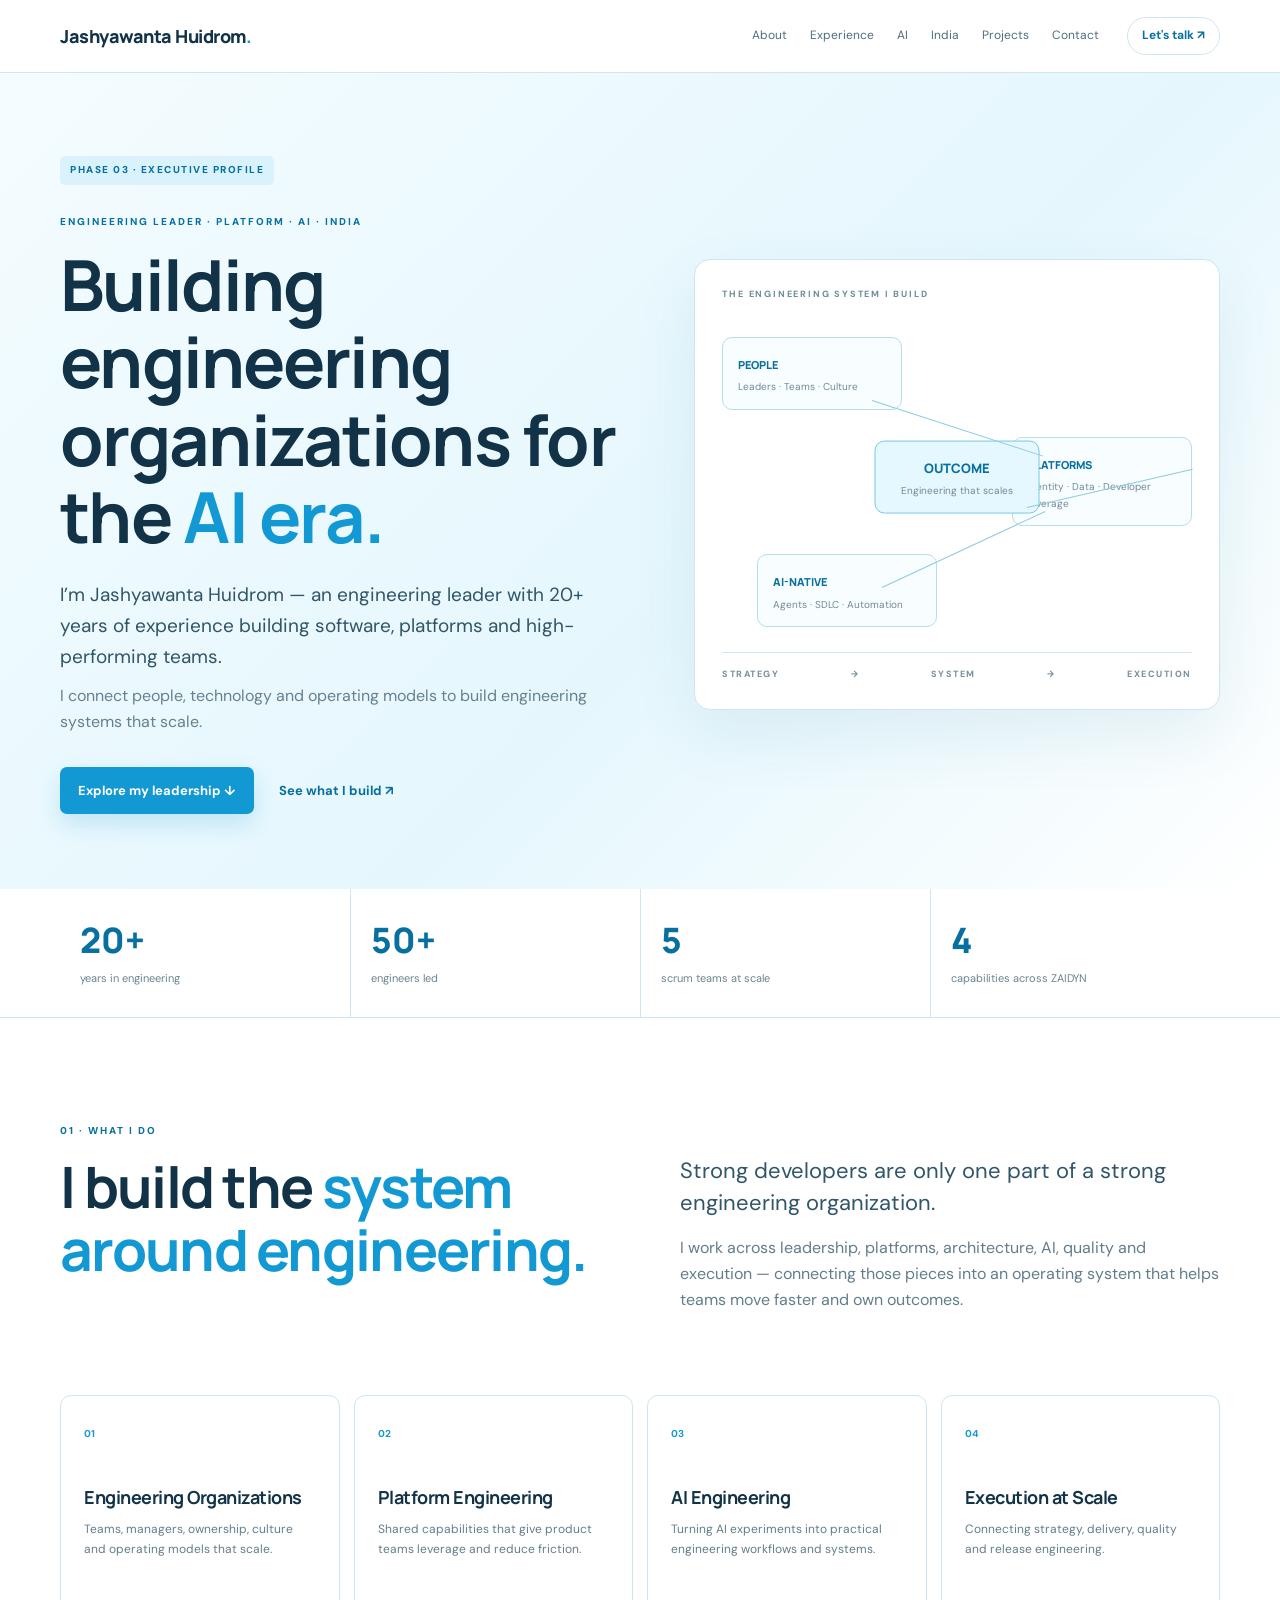
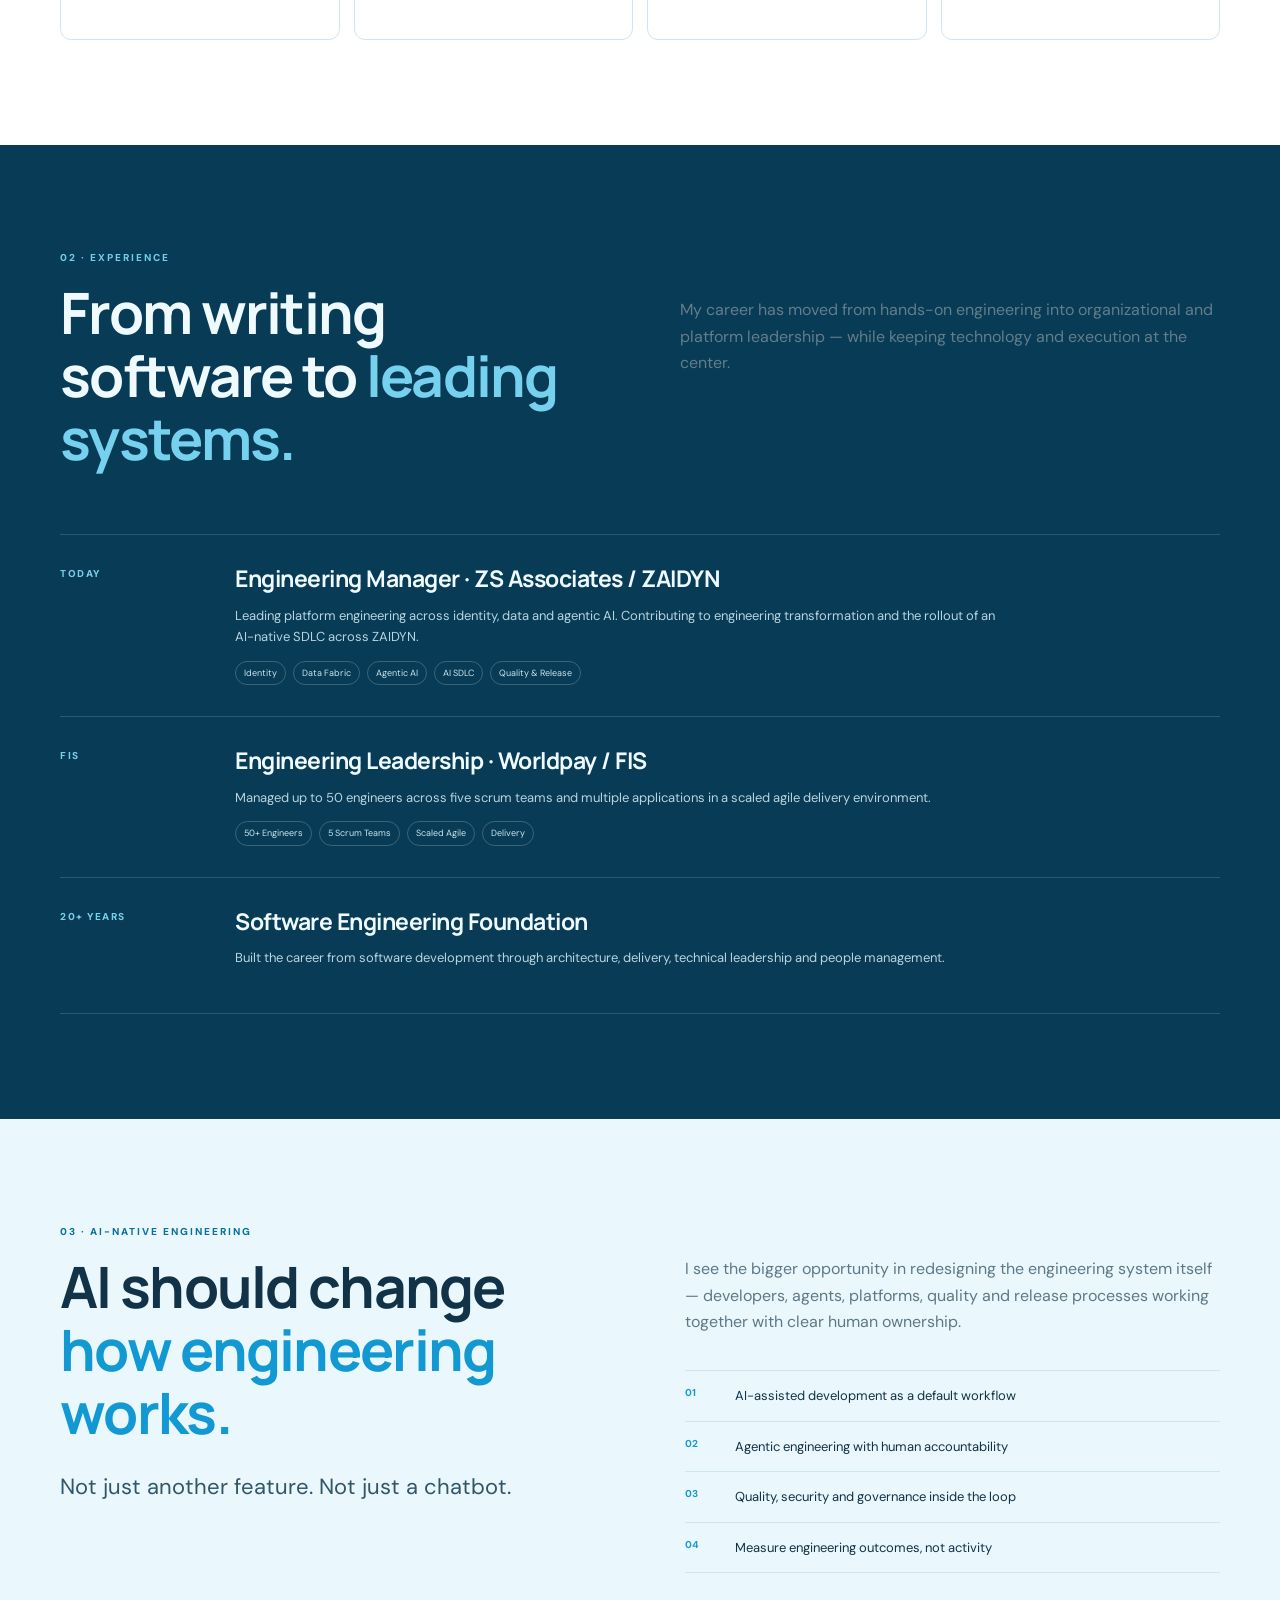
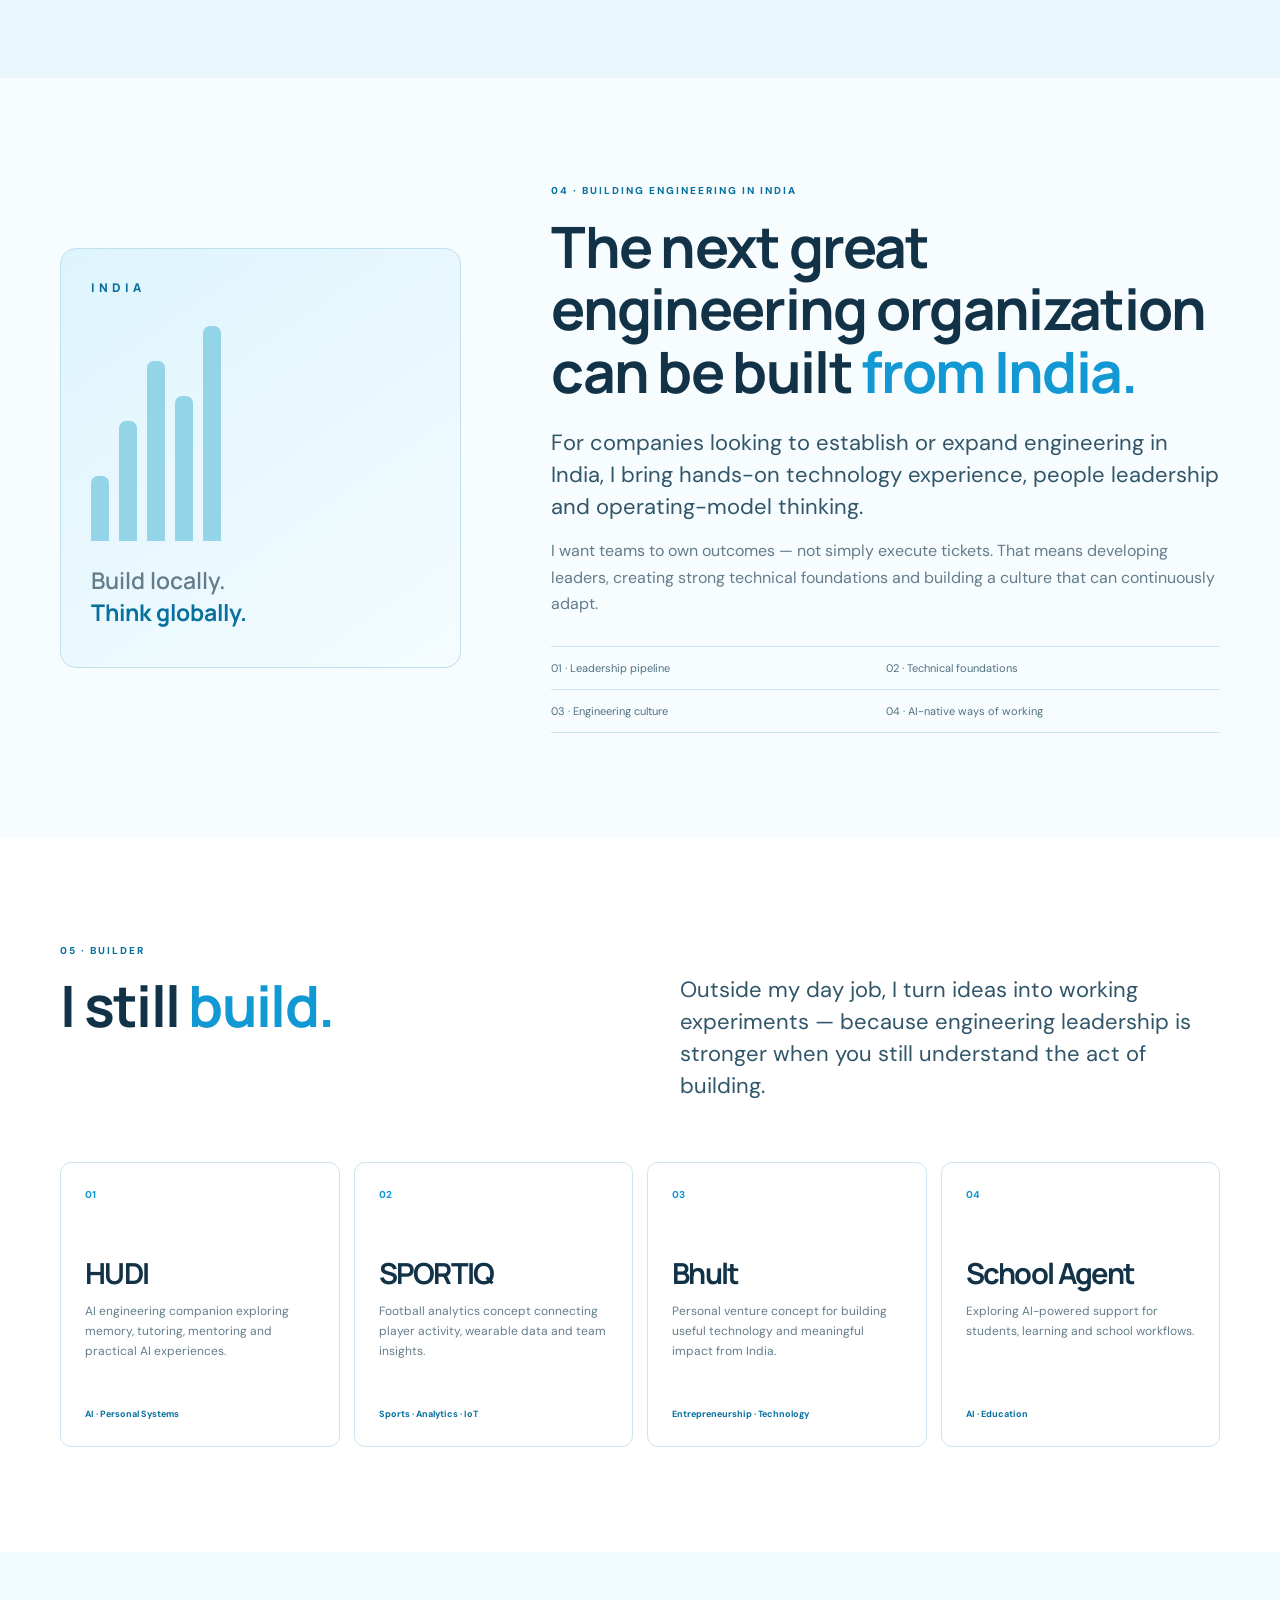
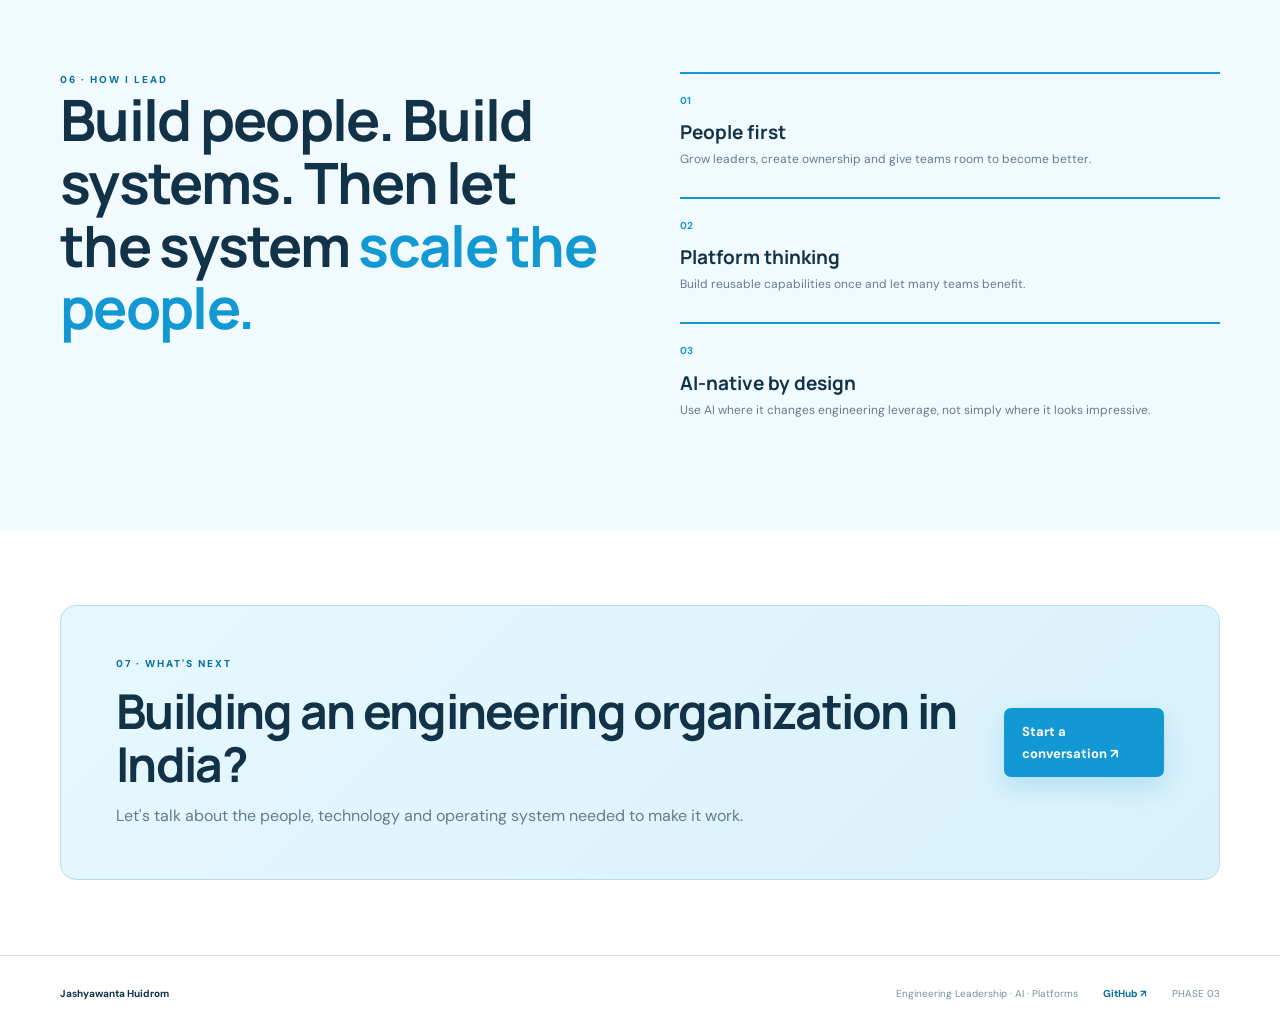
==== public/index.html @ 68ddb0e8 "Update huidrom.com - Phase 3" ====
<!doctype html>
<html lang="en">
<head>
  <meta charset="utf-8">
  <meta name="viewport" content="width=device-width,initial-scale=1">
  <meta name="description" content="Jashyawanta Huidrom — Engineering Leader building engineering organizations, platforms and AI-native systems.">
  <title>Jashyawanta Huidrom | Engineering Leader</title>
  <link rel="stylesheet" href="styles.css?v=3">
</head>
<body>
<header class="header">
  <div class="wrap nav">
    <a class="logo" href="#top">Jashyawanta Huidrom<span>.</span></a>
    <nav>
      <a href="#about">About</a><a href="#experience">Experience</a><a href="#ai">AI</a>
      <a href="#india">India</a><a href="#projects">Projects</a><a href="#contact">Contact</a>
    </nav>
    <a class="nav-button" href="#contact">Let's talk ↗</a>
  </div>
</header>

<main id="top">
<section class="hero">
  <div class="wrap hero-grid">
    <div>
      <div class="phase-badge">PHASE 03 · EXECUTIVE PROFILE</div>
      <p class="eyebrow">ENGINEERING LEADER · PLATFORM · AI · INDIA</p>
      <h1>Building engineering organizations for the <span>AI era.</span></h1>
      <p class="hero-text">I’m Jashyawanta Huidrom — an engineering leader with 20+ years of experience building software, platforms and high-performing teams.</p>
      <p class="hero-sub">I connect people, technology and operating models to build engineering systems that scale.</p>
      <div class="actions"><a class="button" href="#experience">Explore my leadership ↓</a><a class="plain-link" href="#projects">See what I build ↗</a></div>
    </div>
    <div class="hero-card">
      <div class="card-title">THE ENGINEERING SYSTEM I BUILD</div>
      <div class="system">
        <div class="node n1"><b>PEOPLE</b><small>Leaders · Teams · Culture</small></div>
        <div class="node n2"><b>PLATFORMS</b><small>Identity · Data · Developer leverage</small></div>
        <div class="node n3"><b>AI-NATIVE</b><small>Agents · SDLC · Automation</small></div>
        <div class="node center"><b>OUTCOME</b><small>Engineering that scales</small></div>
        <i class="line l1"></i><i class="line l2"></i><i class="line l3"></i>
      </div>
      <div class="system-footer"><span>STRATEGY</span><span>→</span><span>SYSTEM</span><span>→</span><span>EXECUTION</span></div>
    </div>
  </div>
</section>

<section class="metrics">
 <div class="wrap metric-grid">
  <div><strong>20+</strong><span>years in engineering</span></div>
  <div><strong>50+</strong><span>engineers led</span></div>
  <div><strong>5</strong><span>scrum teams at scale</span></div>
  <div><strong>4</strong><span>capabilities across ZAIDYN</span></div>
 </div>
</section>

<section class="section" id="about">
 <div class="wrap">
  <div class="label">01 · WHAT I DO</div>
  <div class="split">
   <h2>I build the <span>system around engineering.</span></h2>
   <div><p class="big">Strong developers are only one part of a strong engineering organization.</p><p>I work across leadership, platforms, architecture, AI, quality and execution — connecting those pieces into an operating system that helps teams move faster and own outcomes.</p></div>
  </div>
  <div class="cards four">
   <article><b>01</b><h3>Engineering Organizations</h3><p>Teams, managers, ownership, culture and operating models that scale.</p></article>
   <article><b>02</b><h3>Platform Engineering</h3><p>Shared capabilities that give product teams leverage and reduce friction.</p></article>
   <article><b>03</b><h3>AI Engineering</h3><p>Turning AI experiments into practical engineering workflows and systems.</p></article>
   <article><b>04</b><h3>Execution at Scale</h3><p>Connecting strategy, delivery, quality and release engineering.</p></article>
  </div>
 </div>
</section>

<section class="dark-section" id="experience">
 <div class="wrap">
  <div class="label light">02 · EXPERIENCE</div>
  <div class="split experience-head"><h2>From writing software to <span>leading systems.</span></h2><p class="light-copy">My career has moved from hands-on engineering into organizational and platform leadership — while keeping technology and execution at the center.</p></div>
  <div class="timeline">
   <article><div class="time">TODAY</div><div><h3>Engineering Manager · ZS Associates / ZAIDYN</h3><p>Leading platform engineering across identity, data and agentic AI. Contributing to engineering transformation and the rollout of an AI-native SDLC across ZAIDYN.</p><div class="pills"><span>Identity</span><span>Data Fabric</span><span>Agentic AI</span><span>AI SDLC</span><span>Quality & Release</span></div></div></article>
   <article><div class="time">FIS</div><div><h3>Engineering Leadership · Worldpay / FIS</h3><p>Managed up to 50 engineers across five scrum teams and multiple applications in a scaled agile delivery environment.</p><div class="pills"><span>50+ Engineers</span><span>5 Scrum Teams</span><span>Scaled Agile</span><span>Delivery</span></div></div></article>
   <article><div class="time">20+ YEARS</div><div><h3>Software Engineering Foundation</h3><p>Built the career from software development through architecture, delivery, technical leadership and people management.</p></div></article>
  </div>
 </div>
</section>

<section class="ai" id="ai">
 <div class="wrap">
  <div class="label">03 · AI-NATIVE ENGINEERING</div>
  <div class="ai-grid">
   <div><h2>AI should change <span>how engineering works.</span></h2><p class="big">Not just another feature. Not just a chatbot.</p></div>
   <div><p>I see the bigger opportunity in redesigning the engineering system itself — developers, agents, platforms, quality and release processes working together with clear human ownership.</p>
    <div class="ai-list">
     <div><b>01</b><span>AI-assisted development as a default workflow</span></div>
     <div><b>02</b><span>Agentic engineering with human accountability</span></div>
     <div><b>03</b><span>Quality, security and governance inside the loop</span></div>
     <div><b>04</b><span>Measure engineering outcomes, not activity</span></div>
    </div>
   </div>
  </div>
 </div>
</section>

<section class="india" id="india">
 <div class="wrap india-grid">
  <div class="india-visual"><div class="india-word">INDIA</div><div class="bars"><i></i><i></i><i></i><i></i><i></i></div><p>Build locally.<br><strong>Think globally.</strong></p></div>
  <div><div class="label">04 · BUILDING ENGINEERING IN INDIA</div><h2>The next great engineering organization can be built <span>from India.</span></h2><p class="big">For companies looking to establish or expand engineering in India, I bring hands-on technology experience, people leadership and operating-model thinking.</p><p>I want teams to own outcomes — not simply execute tickets. That means developing leaders, creating strong technical foundations and building a culture that can continuously adapt.</p>
   <div class="india-points"><span>01 · Leadership pipeline</span><span>02 · Technical foundations</span><span>03 · Engineering culture</span><span>04 · AI-native ways of working</span></div>
  </div>
 </div>
</section>

<section class="section" id="projects">
 <div class="wrap">
  <div class="label">05 · BUILDER</div>
  <div class="split"><h2>I still <span>build.</span></h2><p class="big">Outside my day job, I turn ideas into working experiments — because engineering leadership is stronger when you still understand the act of building.</p></div>
  <div class="projects">
   <article><small>01</small><h3>HUDI</h3><p>AI engineering companion exploring memory, tutoring, mentoring and practical AI experiences.</p><b>AI · Personal Systems</b></article>
   <article><small>02</small><h3>SPORTIQ</h3><p>Football analytics concept connecting player activity, wearable data and team insights.</p><b>Sports · Analytics · IoT</b></article>
   <article><small>03</small><h3>Bhult</h3><p>Personal venture concept for building useful technology and meaningful impact from India.</p><b>Entrepreneurship · Technology</b></article>
   <article><small>04</small><h3>School Agent</h3><p>Exploring AI-powered support for students, learning and school workflows.</p><b>AI · Education</b></article>
  </div>
 </div>
</section>

<section class="principles">
 <div class="wrap split">
  <div><div class="label">06 · HOW I LEAD</div><h2>Build people. Build systems. Then let the system <span>scale the people.</span></h2></div>
  <div class="principle-list">
   <div><b>01</b><strong>People first</strong><p>Grow leaders, create ownership and give teams room to become better.</p></div>
   <div><b>02</b><strong>Platform thinking</strong><p>Build reusable capabilities once and let many teams benefit.</p></div>
   <div><b>03</b><strong>AI-native by design</strong><p>Use AI where it changes engineering leverage, not simply where it looks impressive.</p></div>
  </div>
 </div>
</section>

<section class="contact" id="contact">
 <div class="wrap contact-box"><div><div class="label">07 · WHAT'S NEXT</div><h2>Building an engineering organization in India?</h2><p>Let's talk about the people, technology and operating system needed to make it work.</p></div><a class="button" href="mailto:hellohudi@gmail.com">Start a conversation ↗</a></div>
</section>
</main>

<footer><div class="wrap footer"><strong>Jashyawanta Huidrom</strong><span>Engineering Leadership · AI · Platforms</span><a href="https://github.com/j-huidrom" target="_blank">GitHub ↗</a><span>PHASE 03</span></div></footer>
<script src="script.js?v=3"></script>
</body>
</html>
---- public/styles.css ----
@import url('https://fonts.googleapis.com/css2?family=DM+Sans:wght@400;500;600;700&family=Manrope:wght@600;700;800&display=swap');
:root{--ink:#123247;--muted:#637d8b;--blue:#1298d2;--deep:#08709f;--pale:#effaff;--line:#cfe5ef;--dark:#083b55;--max:1160px}
*{box-sizing:border-box}html{scroll-behavior:smooth}body{margin:0;font-family:"DM Sans",sans-serif;color:var(--ink);line-height:1.65}a{text-decoration:none;color:inherit}.wrap{width:min(calc(100% - 48px),var(--max));margin:auto}
.header{position:sticky;top:0;z-index:30;background:rgba(255,255,255,.94);backdrop-filter:blur(15px);border-bottom:1px solid var(--line)}.nav{height:72px;display:flex;align-items:center;gap:28px}.logo{font:800 18px Manrope;margin-right:auto;letter-spacing:-.5px;white-space:nowrap}.logo span{color:var(--blue)}nav{display:flex;gap:23px;font-size:12px;color:#506d7c}nav a:hover{color:var(--blue)}.nav-button{font-size:12px;font-weight:700;border:1px solid var(--line);padding:8px 14px;border-radius:99px;color:var(--deep)}
.hero{padding:82px 0 75px;background:linear-gradient(135deg,#f4fcff,#e5f7fd 58%,#fff)}.hero-grid{display:grid;grid-template-columns:1.04fr .96fr;gap:65px;align-items:center}.phase-badge{display:inline-block;background:#d9f2fc;color:var(--deep);font-size:10px;letter-spacing:1.5px;font-weight:800;padding:6px 10px;border-radius:5px;margin-bottom:19px}.eyebrow,.label{font-size:10px;letter-spacing:2px;font-weight:800;color:var(--deep)}h1,h2,h3{font-family:Manrope;line-height:1.1;letter-spacing:-1.7px;margin:0}h1{font-size:clamp(45px,5.5vw,72px);margin:16px 0 23px}h1 span,h2 span{color:var(--blue)}.hero-text{font-size:19px;max-width:650px;color:#315567;margin:0}.hero-sub{color:#66818e;margin:10px 0 0}.actions{display:flex;align-items:center;gap:25px;margin-top:31px}.button{display:inline-block;background:var(--blue);color:#fff;font-weight:700;font-size:13px;padding:13px 18px;border-radius:7px;box-shadow:0 10px 25px #1298d233}.plain-link{font-size:13px;font-weight:700;color:var(--deep)}
.hero-card{background:#fff;border:1px solid var(--line);border-radius:16px;padding:27px;box-shadow:0 25px 65px #176d8c17}.card-title{font-size:9px;letter-spacing:1.8px;font-weight:800;color:#718d9a}.system{height:350px;position:relative}.node{position:absolute;border:1px solid #b9dce9;background:#f8fdff;border-radius:10px;padding:13px 15px;width:180px}.node b{font:800 11px Manrope;color:var(--deep)}.node small{display:block;font-size:10px;color:#718a96;margin-top:2px}.n1{top:35px;left:0}.n2{top:135px;right:0}.n3{bottom:25px;left:35px}.center{top:50%;left:50%;transform:translate(-50%,-50%);background:#e5f8ff;border-color:#79c7e2;text-align:center;width:165px}.center b{font-size:13px}.line{position:absolute;height:1px;background:#8fcbe0;transform-origin:left}.l1{width:180px;top:98px;left:150px;transform:rotate(18deg)}.l2{width:170px;top:205px;left:305px;transform:rotate(-13deg)}.l3{width:180px;top:285px;left:160px;transform:rotate(-25deg)}.system-footer{display:flex;justify-content:space-between;border-top:1px solid var(--line);padding-top:14px;font-size:9px;letter-spacing:1.5px;color:#79919c;font-weight:800}
.metrics{border-bottom:1px solid var(--line)}.metric-grid{display:grid;grid-template-columns:repeat(4,1fr)}.metric-grid div{padding:27px 20px;border-left:1px solid var(--line)}.metric-grid div:first-child{border-left:0}.metric-grid strong{display:block;font:800 35px Manrope;color:var(--deep)}.metric-grid span{font-size:11px;color:#6b8390}
.section{padding:105px 0}.split{display:grid;grid-template-columns:1fr 1fr;gap:80px;margin-top:15px}.split h2,.ai h2,.india h2,.principles h2{font-size:clamp(38px,4.5vw,57px)}.big{font-size:22px;line-height:1.45;color:#315669;margin:0}.split p:not(.big){color:var(--muted)}.cards{display:grid;gap:14px;margin-top:65px}.four{grid-template-columns:repeat(4,1fr)}.cards article{border:1px solid var(--line);border-radius:11px;padding:23px;min-height:245px}.cards article>b{font-size:10px;color:var(--blue)}.cards h3{font-size:18px;letter-spacing:-.5px;margin-top:43px}.cards p{font-size:12px;color:var(--muted)}
.dark-section{background:var(--dark);color:#effaff;padding:105px 0}.light{color:#75cbe9}.dark-section h2 span{color:#76d1ee}.light-copy{color:#bcd9e4}.timeline{border-top:1px solid #ffffff26;margin-top:65px}.timeline article{display:grid;grid-template-columns:130px 1fr;gap:45px;padding:31px 0;border-bottom:1px solid #ffffff26}.time{font-size:10px;letter-spacing:1.5px;font-weight:800;color:#79cee9}.timeline h3{font-size:23px;letter-spacing:-.5px}.timeline p{color:#b8d4df;max-width:760px;font-size:13px}.pills{display:flex;flex-wrap:wrap;gap:7px}.pills span{font-size:9px;border:1px solid #ffffff35;border-radius:99px;padding:4px 8px;color:#cbe5ed}
.ai{padding:105px 0;background:#eaf8fd}.ai-grid{display:grid;grid-template-columns:1fr 1fr;gap:90px}.ai h2{margin-top:15px}.ai .big{margin-top:28px}.ai p:not(.big){color:#5f7887}.ai-list{border-top:1px solid var(--line);margin-top:35px}.ai-list div{display:grid;grid-template-columns:40px 1fr;gap:10px;padding:14px 0;border-bottom:1px solid var(--line);font-size:13px}.ai-list b{color:var(--blue);font-size:10px}
.india{padding:105px 0;background:#f7fcff}.india-grid{display:grid;grid-template-columns:.75fr 1.25fr;gap:90px;align-items:center}.india-visual{height:420px;border:1px solid #bfe0ec;border-radius:16px;background:linear-gradient(145deg,#def4fc,#f4fcff);padding:30px;position:relative;overflow:hidden}.india-word{font:800 12px Manrope;letter-spacing:4px;color:var(--deep)}.bars{height:240px;display:flex;align-items:end;gap:10px;margin-top:5px}.bars i{display:block;width:18px;background:#93d4e8;border-radius:7px 7px 0 0}.bars i:nth-child(1){height:65px}.bars i:nth-child(2){height:120px}.bars i:nth-child(3){height:180px}.bars i:nth-child(4){height:145px}.bars i:nth-child(5){height:215px}.india-visual p{font:600 23px Manrope}.india-visual strong{color:var(--deep)}.india h2{margin:15px 0 24px}.india p:not(.big){color:var(--muted)}.india-points{display:grid;grid-template-columns:1fr 1fr;margin-top:28px;border-top:1px solid var(--line)}.india-points span{font-size:11px;padding:12px 0;border-bottom:1px solid var(--line);color:#4e7180}
.projects{display:grid;grid-template-columns:repeat(4,1fr);gap:14px;margin-top:60px}.projects article{border:1px solid var(--line);border-radius:11px;padding:24px;min-height:285px;display:flex;flex-direction:column}.projects small{font-size:10px;color:var(--blue);font-weight:800}.projects h3{font-size:29px;margin-top:55px}.projects p{font-size:12px;color:var(--muted)}.projects b{font-size:9px;color:var(--deep);margin-top:auto}
.principles{background:#f0faff;padding:105px 0}.principle-list{display:grid;gap:22px}.principle-list div{border-top:2px solid var(--blue);padding-top:12px}.principle-list b{font-size:10px;color:var(--blue)}.principle-list strong{display:block;font:700 19px Manrope;margin-top:7px}.principle-list p{font-size:12px;color:var(--muted);margin:5px 0}
.contact{padding:75px 0 10px}.contact-box{border:1px solid #b8ddea;border-radius:16px;background:linear-gradient(135deg,#e7f8ff,#d8f1fb);padding:50px 55px;display:flex;align-items:center;justify-content:space-between;gap:35px}.contact-box h2{font-size:clamp(32px,3.8vw,48px);margin:12px 0}.contact-box p{color:var(--muted);margin:0}
footer{margin-top:65px;border-top:1px solid var(--line);padding:30px 0}.footer{display:flex;gap:25px;align-items:center;font-size:10px;color:#78919d}.footer strong{margin-right:auto;color:var(--ink)}.footer a{color:var(--deep);font-weight:700}
@media(max-width:900px){nav{display:none}.hero-grid,.split,.ai-grid,.india-grid{grid-template-columns:1fr;gap:40px}.four,.projects{grid-template-columns:1fr 1fr}.metric-grid{grid-template-columns:1fr 1fr}.metric-grid div:nth-child(3){border-left:0}.contact-box{align-items:flex-start;flex-direction:column}}
@media(max-width:560px){.wrap{width:min(calc(100% - 30px),var(--max))}.nav{height:65px}.nav-button{display:none}h1{font-size:42px}.actions{flex-direction:column;align-items:flex-start}.four,.projects,.metric-grid{grid-template-columns:1fr}.metric-grid div{border-left:0;border-top:1px solid var(--line)}.metric-grid div:first-child{border-top:0}.timeline article{grid-template-columns:1fr;gap:8px}.section,.dark-section,.ai,.india,.principles{padding:75px 0}.india-visual{height:350px}.contact-box{padding:38px 28px}.footer{flex-wrap:wrap}.footer strong{width:100%}}
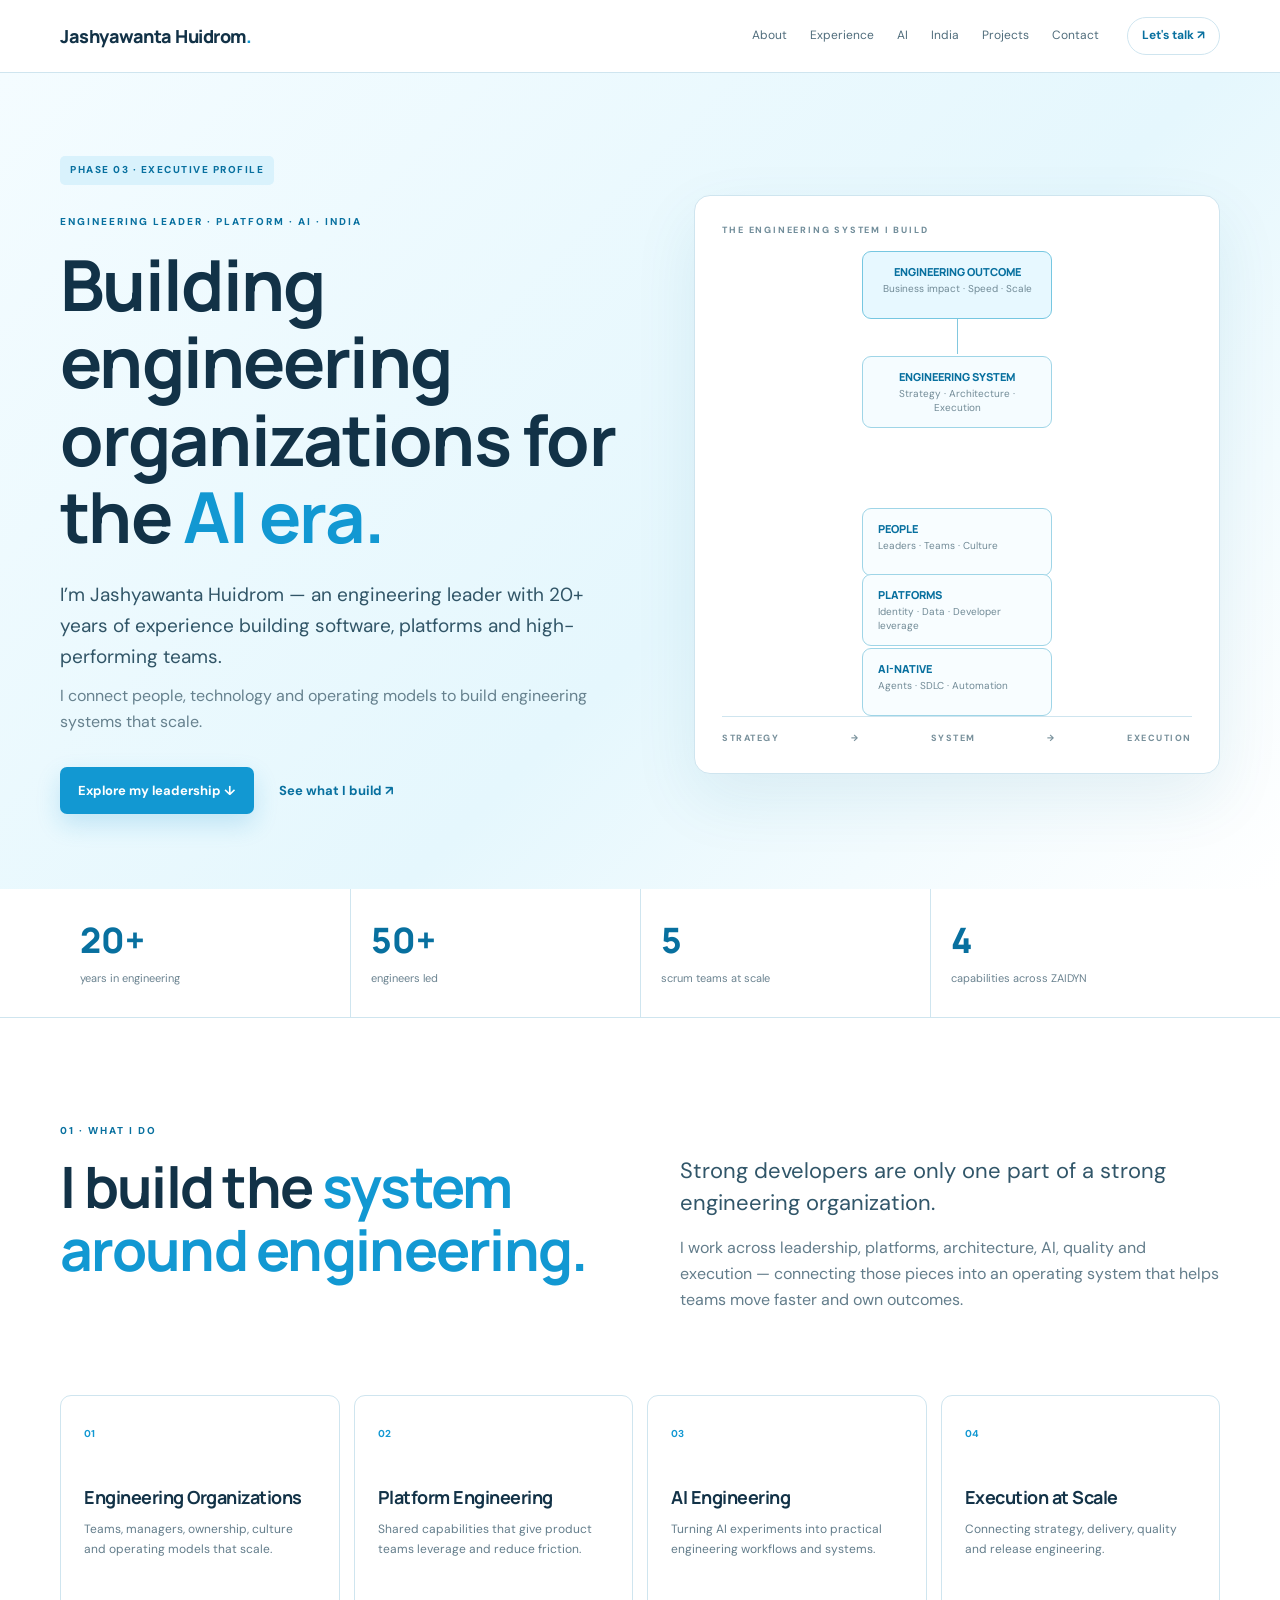
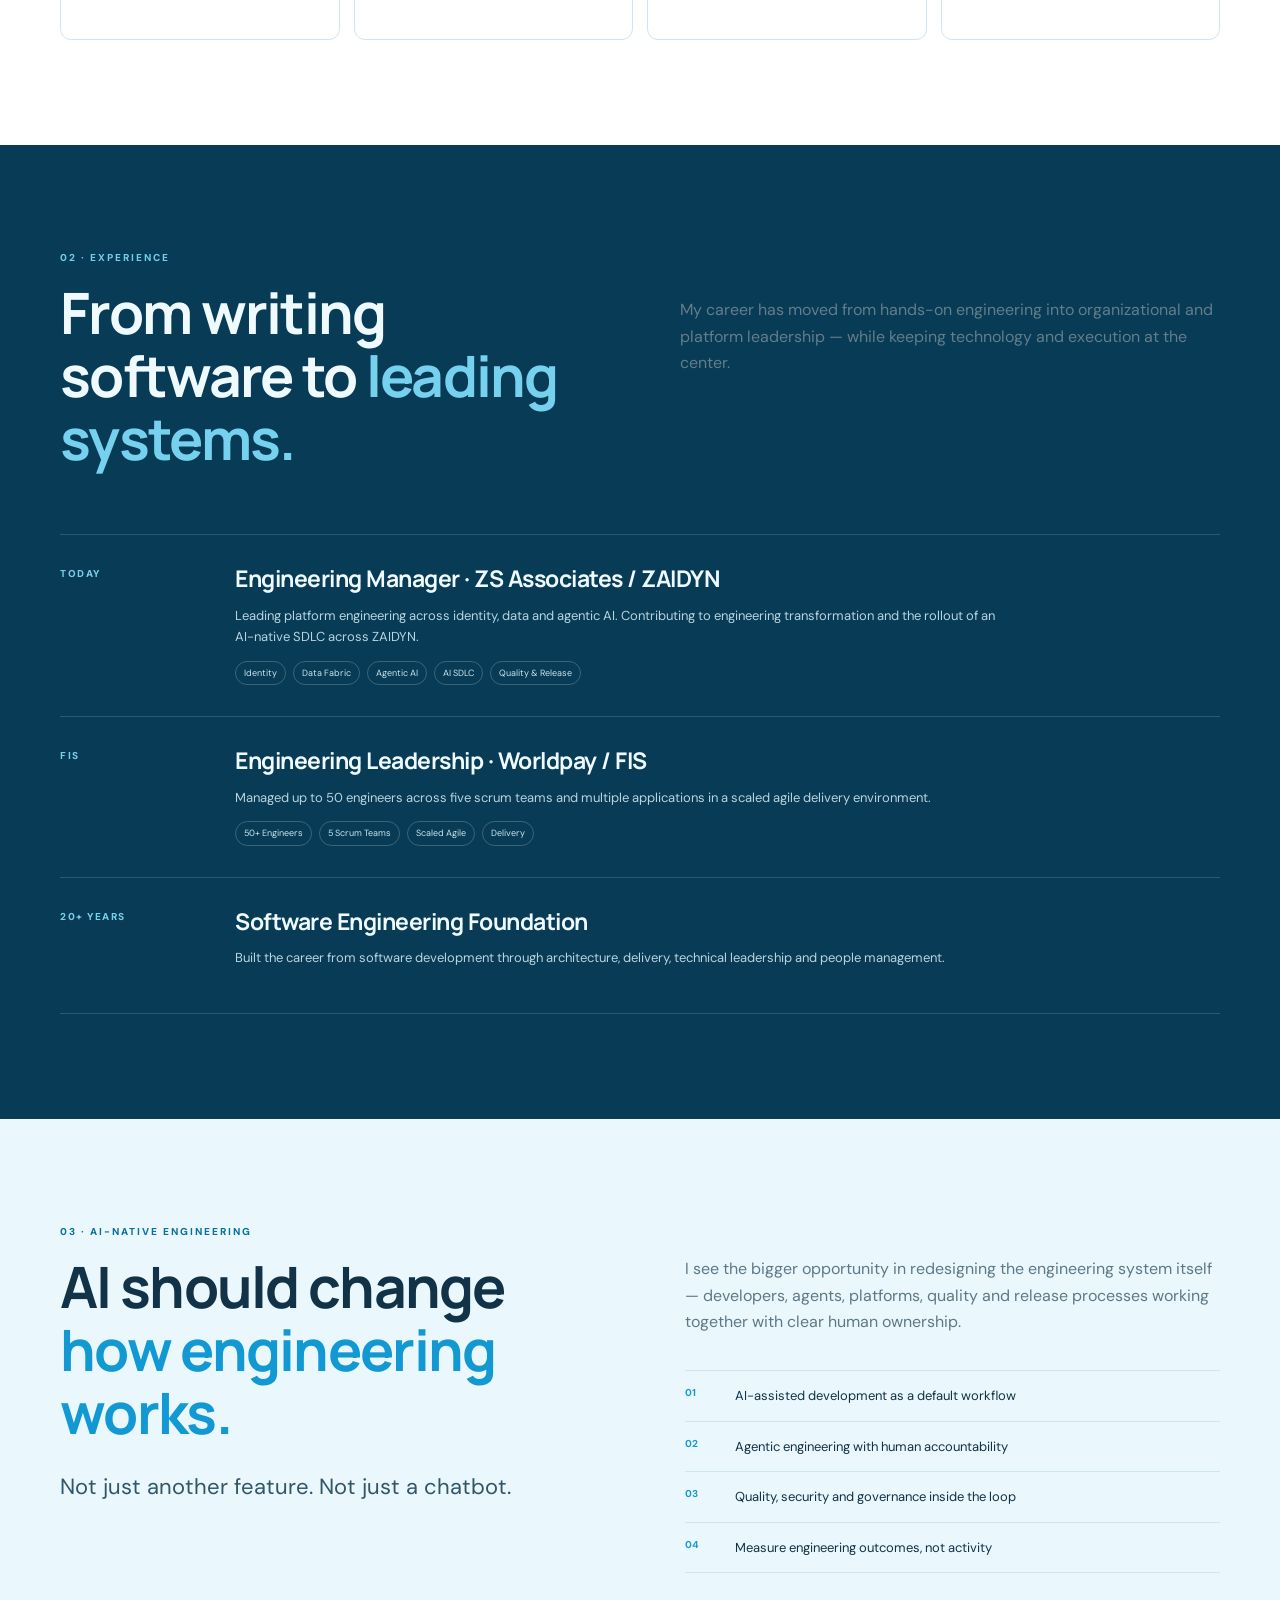
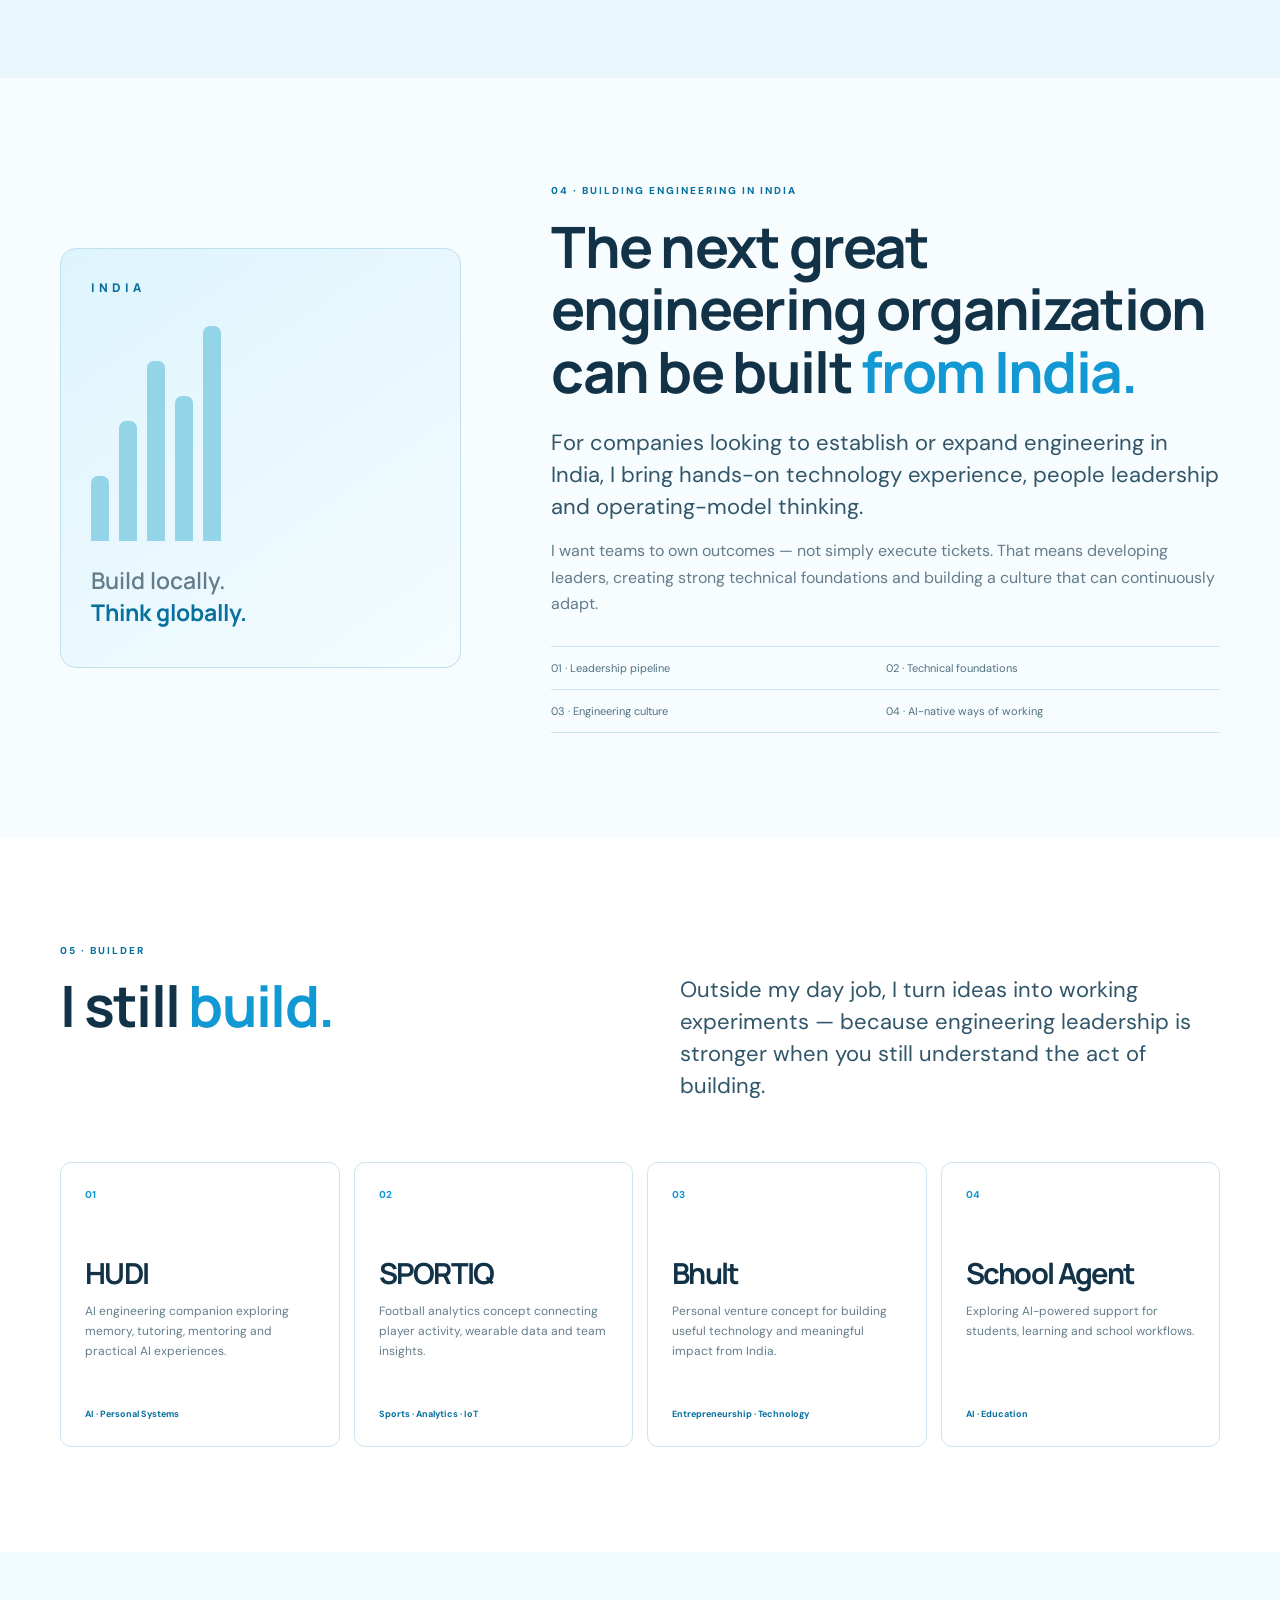
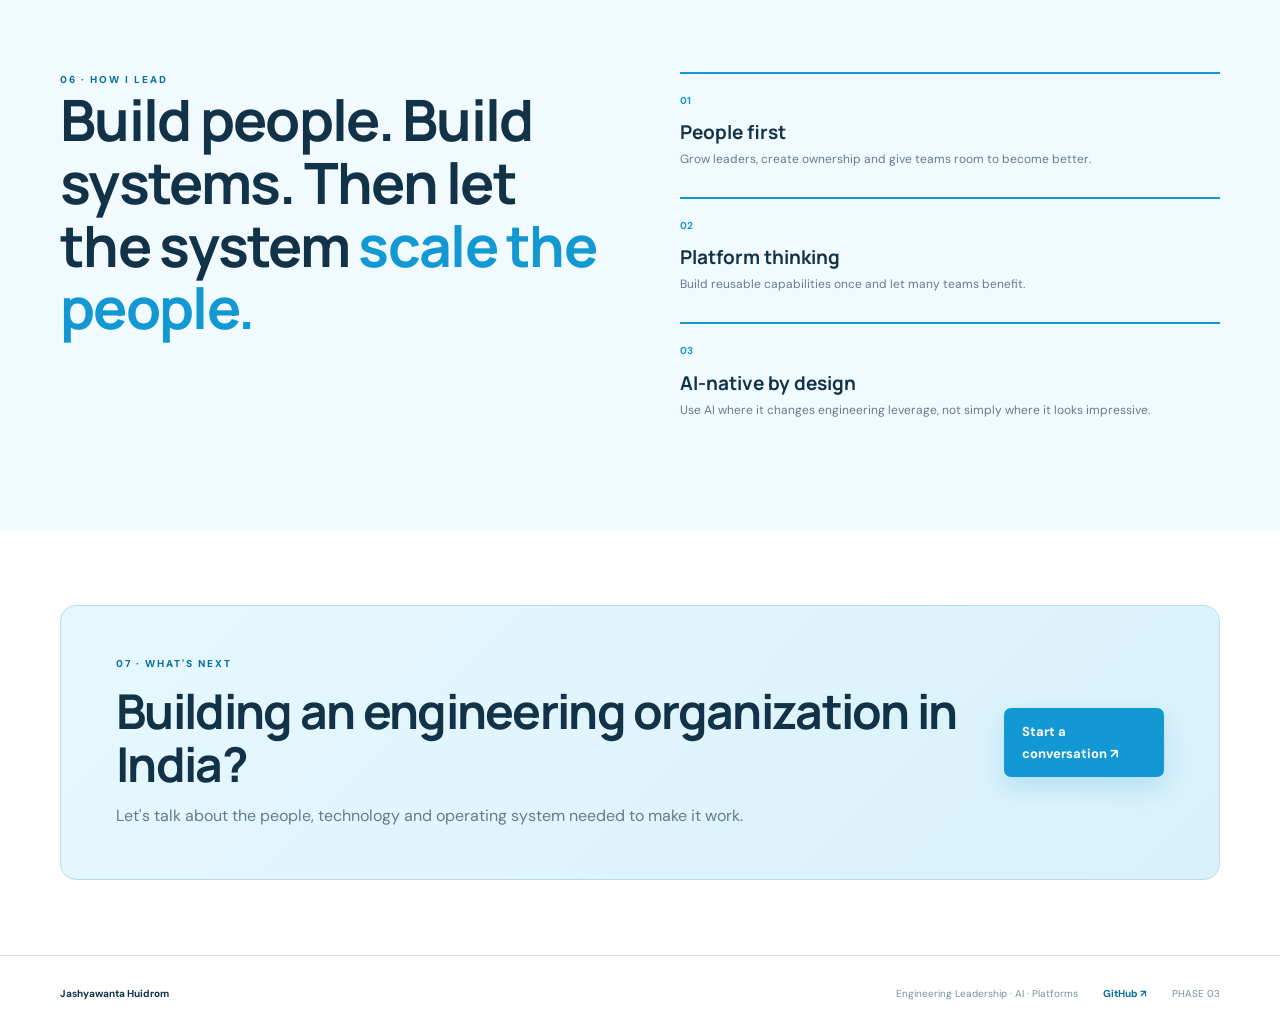
==== commit 24c7175c: "Update huidrom.com - Phase 3" ====
--- a/public/index.html
+++ b/public/index.html
@@ -5,7 +5,7 @@
   <meta name="viewport" content="width=device-width,initial-scale=1">
   <meta name="description" content="Jashyawanta Huidrom — Engineering Leader building engineering organizations, platforms and AI-native systems.">
   <title>Jashyawanta Huidrom | Engineering Leader</title>
-  <link rel="stylesheet" href="styles.css?v=3">
+  <link rel="stylesheet" href="styles.css?v=3-system2">
 </head>
 <body>
 <header class="header">
@@ -32,12 +32,18 @@
     </div>
     <div class="hero-card">
       <div class="card-title">THE ENGINEERING SYSTEM I BUILD</div>
-      <div class="system">
-        <div class="node n1"><b>PEOPLE</b><small>Leaders · Teams · Culture</small></div>
-        <div class="node n2"><b>PLATFORMS</b><small>Identity · Data · Developer leverage</small></div>
-        <div class="node n3"><b>AI-NATIVE</b><small>Agents · SDLC · Automation</small></div>
-        <div class="node center"><b>OUTCOME</b><small>Engineering that scales</small></div>
-        <i class="line l1"></i><i class="line l2"></i><i class="line l3"></i>
+      <div class="system-map">
+        <div class="map-node map-outcome"><b>ENGINEERING OUTCOME</b><small>Business impact · Speed · Scale</small></div>
+        <div class="map-node map-system"><b>ENGINEERING SYSTEM</b><small>Strategy · Architecture · Execution</small></div>
+        <div class="map-node map-people"><b>PEOPLE</b><small>Leaders · Teams · Culture</small></div>
+        <div class="map-node map-platforms"><b>PLATFORMS</b><small>Identity · Data · Developer leverage</small></div>
+        <div class="map-node map-ai"><b>AI-NATIVE</b><small>Agents · SDLC · Automation</small></div>
+        <i class="map-line line-v-top"></i>
+        <i class="map-line line-v-bottom"></i>
+        <i class="map-line line-h"></i>
+        <i class="map-line line-people"></i>
+        <i class="map-line line-platforms"></i>
+        <i class="map-line line-ai"></i>
       </div>
       <div class="system-footer"><span>STRATEGY</span><span>→</span><span>SYSTEM</span><span>→</span><span>EXECUTION</span></div>
     </div>
@@ -137,6 +143,6 @@
 </main>
 
 <footer><div class="wrap footer"><strong>Jashyawanta Huidrom</strong><span>Engineering Leadership · AI · Platforms</span><a href="https://github.com/j-huidrom" target="_blank">GitHub ↗</a><span>PHASE 03</span></div></footer>
-<script src="script.js?v=3"></script>
+<script src="script.js?v=3-system2"></script>
 </body>
 </html>
--- a/public/styles.css
+++ b/public/styles.css
@@ -3,7 +3,7 @@
 *{box-sizing:border-box}html{scroll-behavior:smooth}body{margin:0;font-family:"DM Sans",sans-serif;color:var(--ink);line-height:1.65}a{text-decoration:none;color:inherit}.wrap{width:min(calc(100% - 48px),var(--max));margin:auto}
 .header{position:sticky;top:0;z-index:30;background:rgba(255,255,255,.94);backdrop-filter:blur(15px);border-bottom:1px solid var(--line)}.nav{height:72px;display:flex;align-items:center;gap:28px}.logo{font:800 18px Manrope;margin-right:auto;letter-spacing:-.5px;white-space:nowrap}.logo span{color:var(--blue)}nav{display:flex;gap:23px;font-size:12px;color:#506d7c}nav a:hover{color:var(--blue)}.nav-button{font-size:12px;font-weight:700;border:1px solid var(--line);padding:8px 14px;border-radius:99px;color:var(--deep)}
 .hero{padding:82px 0 75px;background:linear-gradient(135deg,#f4fcff,#e5f7fd 58%,#fff)}.hero-grid{display:grid;grid-template-columns:1.04fr .96fr;gap:65px;align-items:center}.phase-badge{display:inline-block;background:#d9f2fc;color:var(--deep);font-size:10px;letter-spacing:1.5px;font-weight:800;padding:6px 10px;border-radius:5px;margin-bottom:19px}.eyebrow,.label{font-size:10px;letter-spacing:2px;font-weight:800;color:var(--deep)}h1,h2,h3{font-family:Manrope;line-height:1.1;letter-spacing:-1.7px;margin:0}h1{font-size:clamp(45px,5.5vw,72px);margin:16px 0 23px}h1 span,h2 span{color:var(--blue)}.hero-text{font-size:19px;max-width:650px;color:#315567;margin:0}.hero-sub{color:#66818e;margin:10px 0 0}.actions{display:flex;align-items:center;gap:25px;margin-top:31px}.button{display:inline-block;background:var(--blue);color:#fff;font-weight:700;font-size:13px;padding:13px 18px;border-radius:7px;box-shadow:0 10px 25px #1298d233}.plain-link{font-size:13px;font-weight:700;color:var(--deep)}
-.hero-card{background:#fff;border:1px solid var(--line);border-radius:16px;padding:27px;box-shadow:0 25px 65px #176d8c17}.card-title{font-size:9px;letter-spacing:1.8px;font-weight:800;color:#718d9a}.system{height:350px;position:relative}.node{position:absolute;border:1px solid #b9dce9;background:#f8fdff;border-radius:10px;padding:13px 15px;width:180px}.node b{font:800 11px Manrope;color:var(--deep)}.node small{display:block;font-size:10px;color:#718a96;margin-top:2px}.n1{top:35px;left:0}.n2{top:135px;right:0}.n3{bottom:25px;left:35px}.center{top:50%;left:50%;transform:translate(-50%,-50%);background:#e5f8ff;border-color:#79c7e2;text-align:center;width:165px}.center b{font-size:13px}.line{position:absolute;height:1px;background:#8fcbe0;transform-origin:left}.l1{width:180px;top:98px;left:150px;transform:rotate(18deg)}.l2{width:170px;top:205px;left:305px;transform:rotate(-13deg)}.l3{width:180px;top:285px;left:160px;transform:rotate(-25deg)}.system-footer{display:flex;justify-content:space-between;border-top:1px solid var(--line);padding-top:14px;font-size:9px;letter-spacing:1.5px;color:#79919c;font-weight:800}
+.hero-card{background:#fff;border:1px solid var(--line);border-radius:16px;padding:27px;box-shadow:0 25px 65px #176d8c17}.card-title{font-size:9px;letter-spacing:1.8px;font-weight:800;color:#718d9a}.system-map{height:350px;position:relative;margin-top:8px}.map-node{position:absolute;z-index:2;border:1px solid #9fd5e7;background:#f8fdff;border-radius:9px;padding:12px 15px;width:210px;min-height:68px}.map-node b{font:800 11px Manrope;color:var(--deep);display:block}.map-node small{display:block;font-size:10px;color:#718a96;margin-top:3px;line-height:1.4}.map-outcome{top:8px;left:50%;transform:translateX(-50%);width:245px;text-align:center;background:#e7f8ff;border-color:#76c7e1}.map-system{top:105px;left:50%;transform:translateX(-50%);width:245px;text-align:center;background:#f5fcff}.map-people{left:0;bottom:10px}.map-platforms{left:50%;bottom:10px;transform:translateX(-50%)}.map-ai{right:0;bottom:10px}.map-line{position:absolute;z-index:1;background:#82c8df;display:block}.line-v-top{width:1px;height:29px;left:50%;top:76px}.line-v-bottom{width:1px;height:42px;left:50%;top:173px}.line-h{height:1px;left:105px;right:105px;bottom:44px}.line-people,.line-platforms,.line-ai{width:1px;height:25px;bottom:44px}.line-people{left:105px}.line-platforms{left:50%}.line-ai{right:105px}.system-footer{display:flex;justify-content:space-between;border-top:1px solid var(--line);padding-top:14px;font-size:9px;letter-spacing:1.5px;color:#79919c;font-weight:800}
 .metrics{border-bottom:1px solid var(--line)}.metric-grid{display:grid;grid-template-columns:repeat(4,1fr)}.metric-grid div{padding:27px 20px;border-left:1px solid var(--line)}.metric-grid div:first-child{border-left:0}.metric-grid strong{display:block;font:800 35px Manrope;color:var(--deep)}.metric-grid span{font-size:11px;color:#6b8390}
 .section{padding:105px 0}.split{display:grid;grid-template-columns:1fr 1fr;gap:80px;margin-top:15px}.split h2,.ai h2,.india h2,.principles h2{font-size:clamp(38px,4.5vw,57px)}.big{font-size:22px;line-height:1.45;color:#315669;margin:0}.split p:not(.big){color:var(--muted)}.cards{display:grid;gap:14px;margin-top:65px}.four{grid-template-columns:repeat(4,1fr)}.cards article{border:1px solid var(--line);border-radius:11px;padding:23px;min-height:245px}.cards article>b{font-size:10px;color:var(--blue)}.cards h3{font-size:18px;letter-spacing:-.5px;margin-top:43px}.cards p{font-size:12px;color:var(--muted)}
 .dark-section{background:var(--dark);color:#effaff;padding:105px 0}.light{color:#75cbe9}.dark-section h2 span{color:#76d1ee}.light-copy{color:#bcd9e4}.timeline{border-top:1px solid #ffffff26;margin-top:65px}.timeline article{display:grid;grid-template-columns:130px 1fr;gap:45px;padding:31px 0;border-bottom:1px solid #ffffff26}.time{font-size:10px;letter-spacing:1.5px;font-weight:800;color:#79cee9}.timeline h3{font-size:23px;letter-spacing:-.5px}.timeline p{color:#b8d4df;max-width:760px;font-size:13px}.pills{display:flex;flex-wrap:wrap;gap:7px}.pills span{font-size:9px;border:1px solid #ffffff35;border-radius:99px;padding:4px 8px;color:#cbe5ed}
@@ -14,4 +14,5 @@
 .contact{padding:75px 0 10px}.contact-box{border:1px solid #b8ddea;border-radius:16px;background:linear-gradient(135deg,#e7f8ff,#d8f1fb);padding:50px 55px;display:flex;align-items:center;justify-content:space-between;gap:35px}.contact-box h2{font-size:clamp(32px,3.8vw,48px);margin:12px 0}.contact-box p{color:var(--muted);margin:0}
 footer{margin-top:65px;border-top:1px solid var(--line);padding:30px 0}.footer{display:flex;gap:25px;align-items:center;font-size:10px;color:#78919d}.footer strong{margin-right:auto;color:var(--ink)}.footer a{color:var(--deep);font-weight:700}
 @media(max-width:900px){nav{display:none}.hero-grid,.split,.ai-grid,.india-grid{grid-template-columns:1fr;gap:40px}.four,.projects{grid-template-columns:1fr 1fr}.metric-grid{grid-template-columns:1fr 1fr}.metric-grid div:nth-child(3){border-left:0}.contact-box{align-items:flex-start;flex-direction:column}}
+.system-map{height:auto;min-height:470px}.map-node{width:190px}.map-outcome{top:5px}.map-system{top:110px}.map-people{left:50%;transform:translateX(-50%);bottom:140px}.map-platforms{left:50%;transform:translateX(-50%);bottom:70px}.map-ai{right:auto;left:50%;transform:translateX(-50%);bottom:0}.line-v-bottom,.line-h,.line-people,.line-platforms,.line-ai{display:none}.line-v-top{height:35px;top:73px}
 @media(max-width:560px){.wrap{width:min(calc(100% - 30px),var(--max))}.nav{height:65px}.nav-button{display:none}h1{font-size:42px}.actions{flex-direction:column;align-items:flex-start}.four,.projects,.metric-grid{grid-template-columns:1fr}.metric-grid div{border-left:0;border-top:1px solid var(--line)}.metric-grid div:first-child{border-top:0}.timeline article{grid-template-columns:1fr;gap:8px}.section,.dark-section,.ai,.india,.principles{padding:75px 0}.india-visual{height:350px}.contact-box{padding:38px 28px}.footer{flex-wrap:wrap}.footer strong{width:100%}}
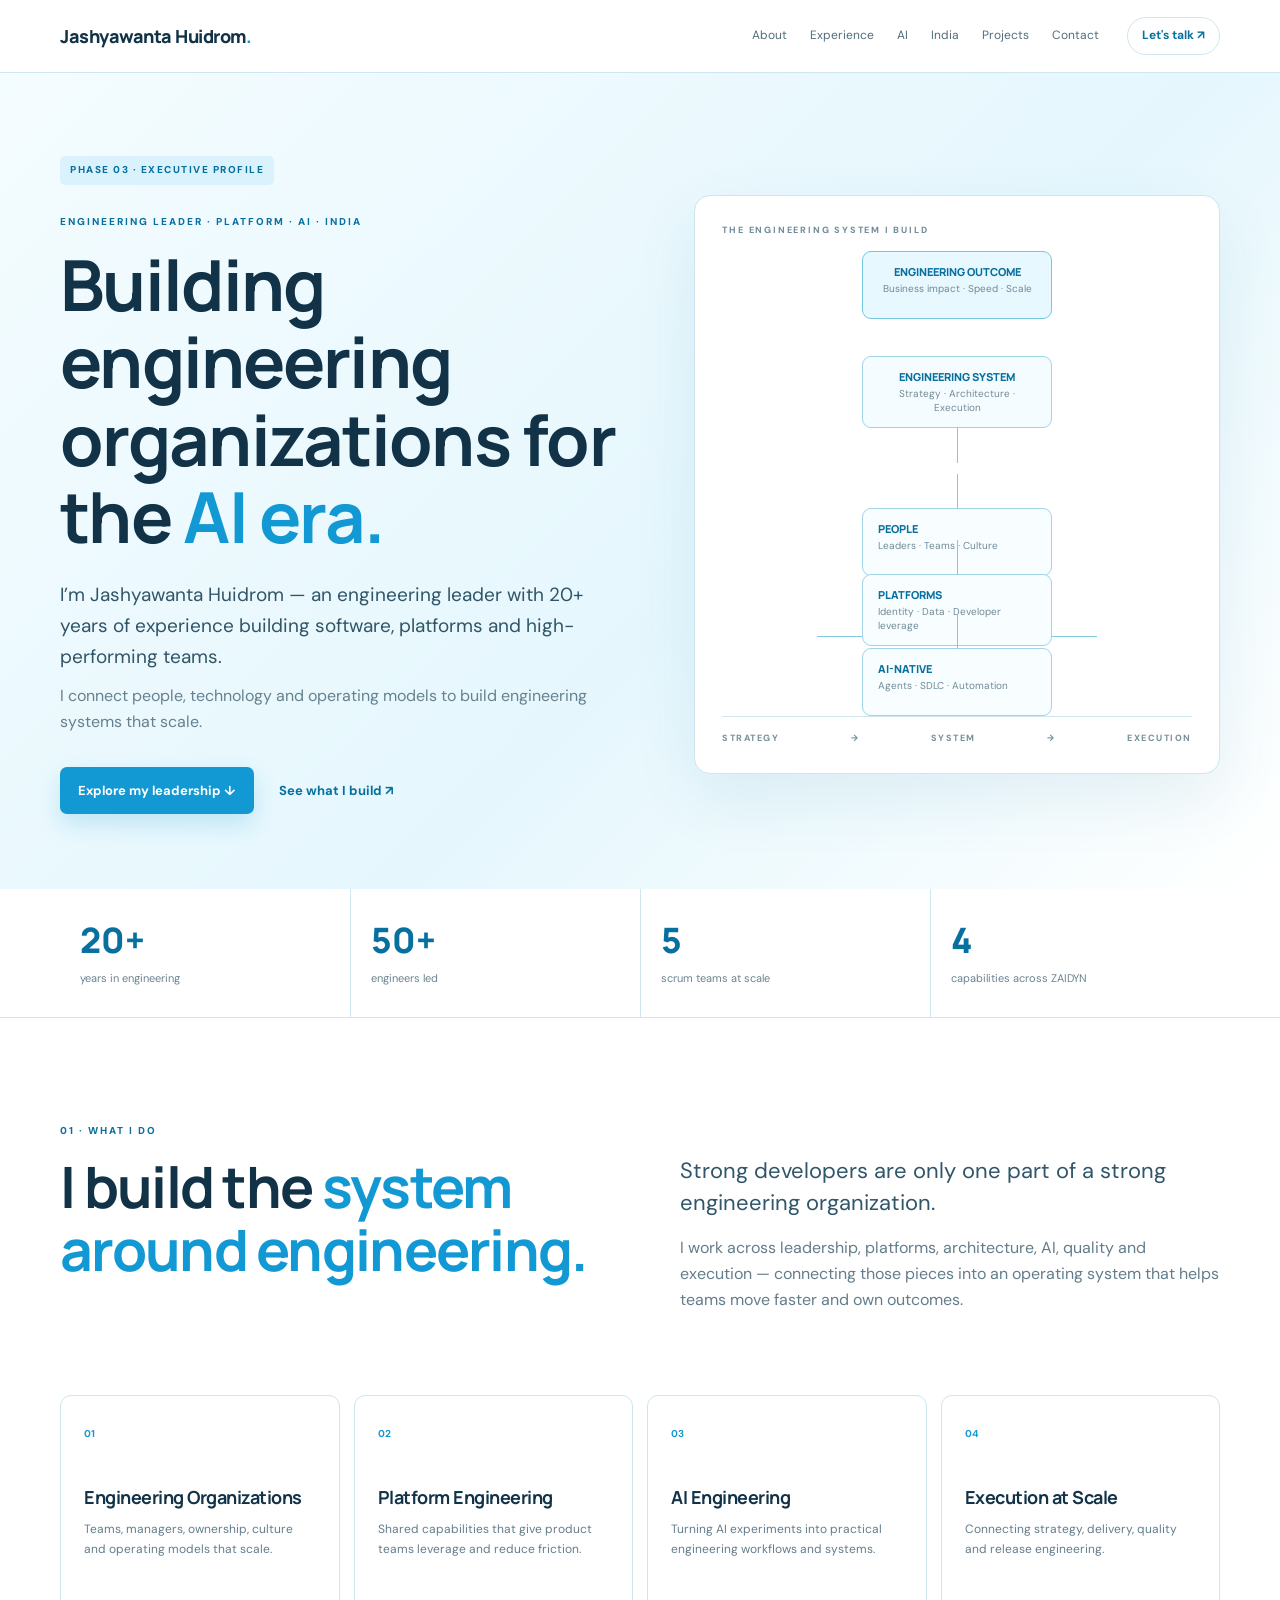
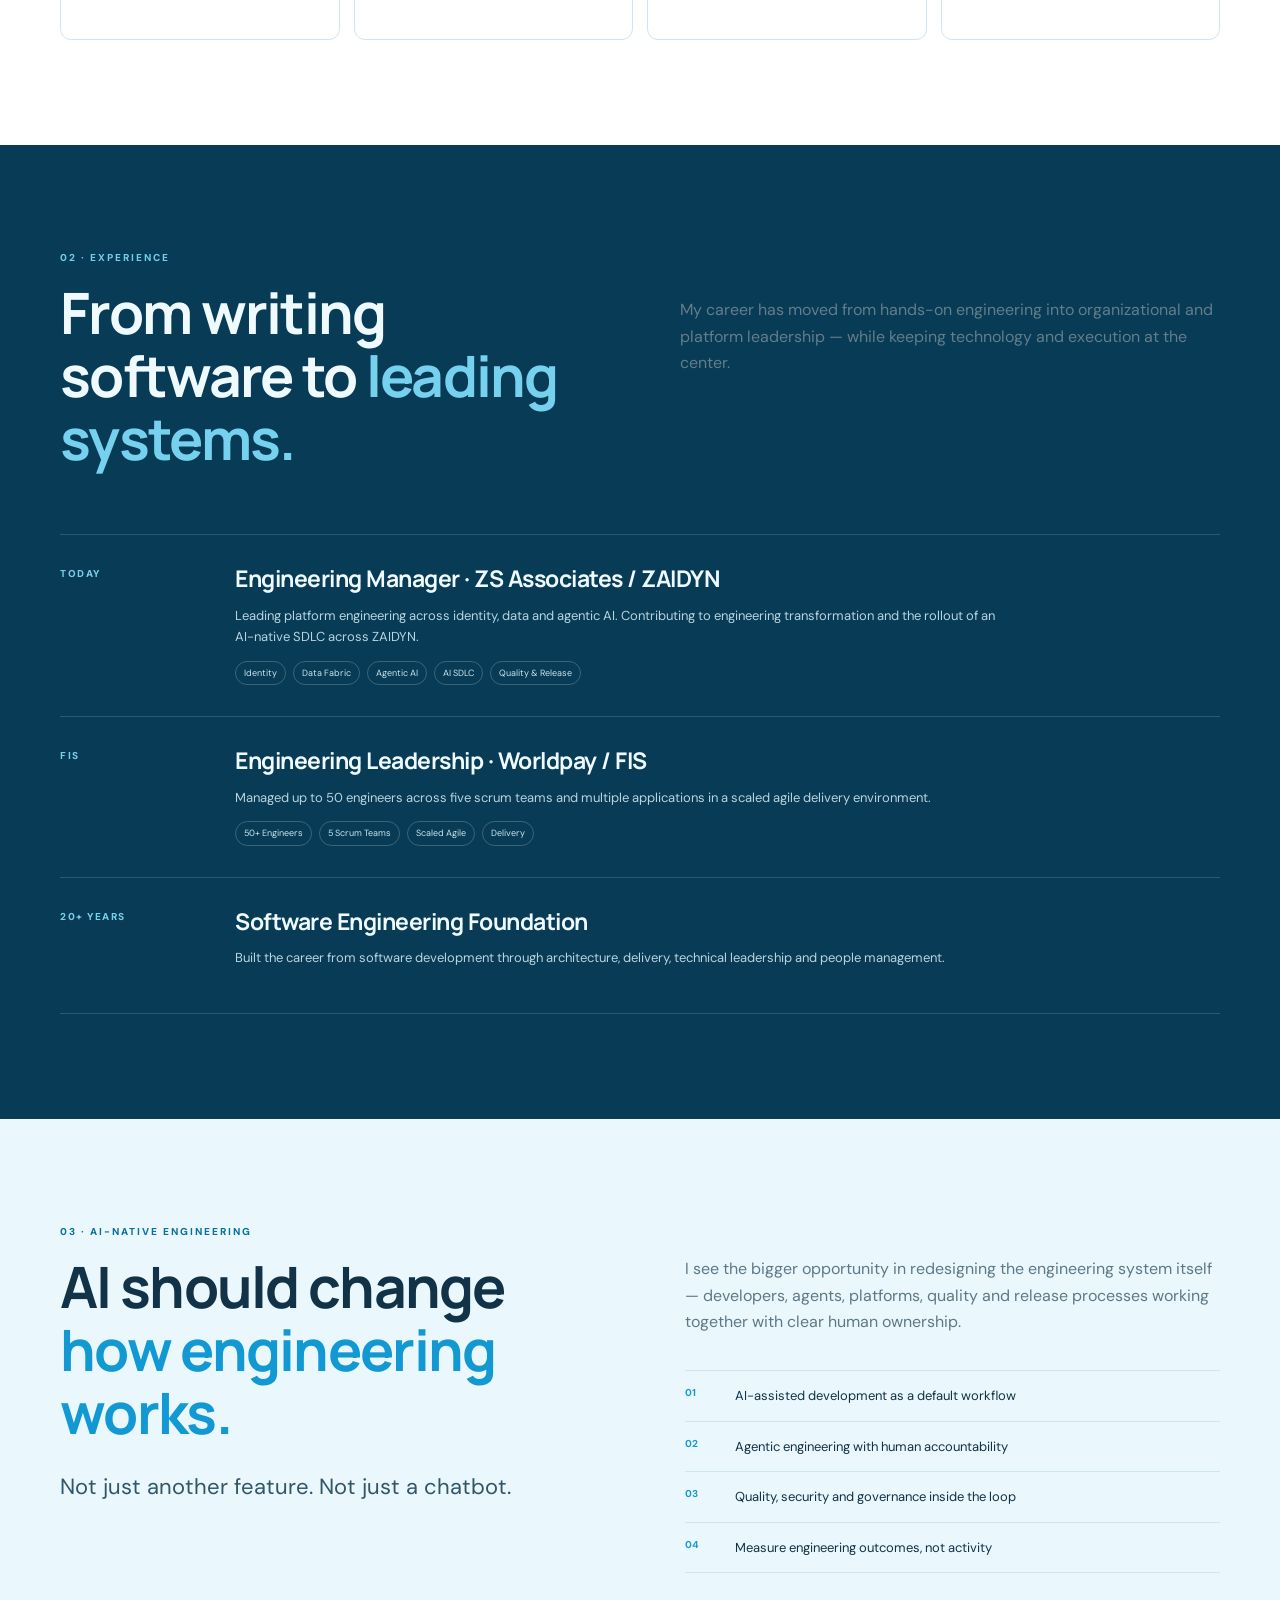
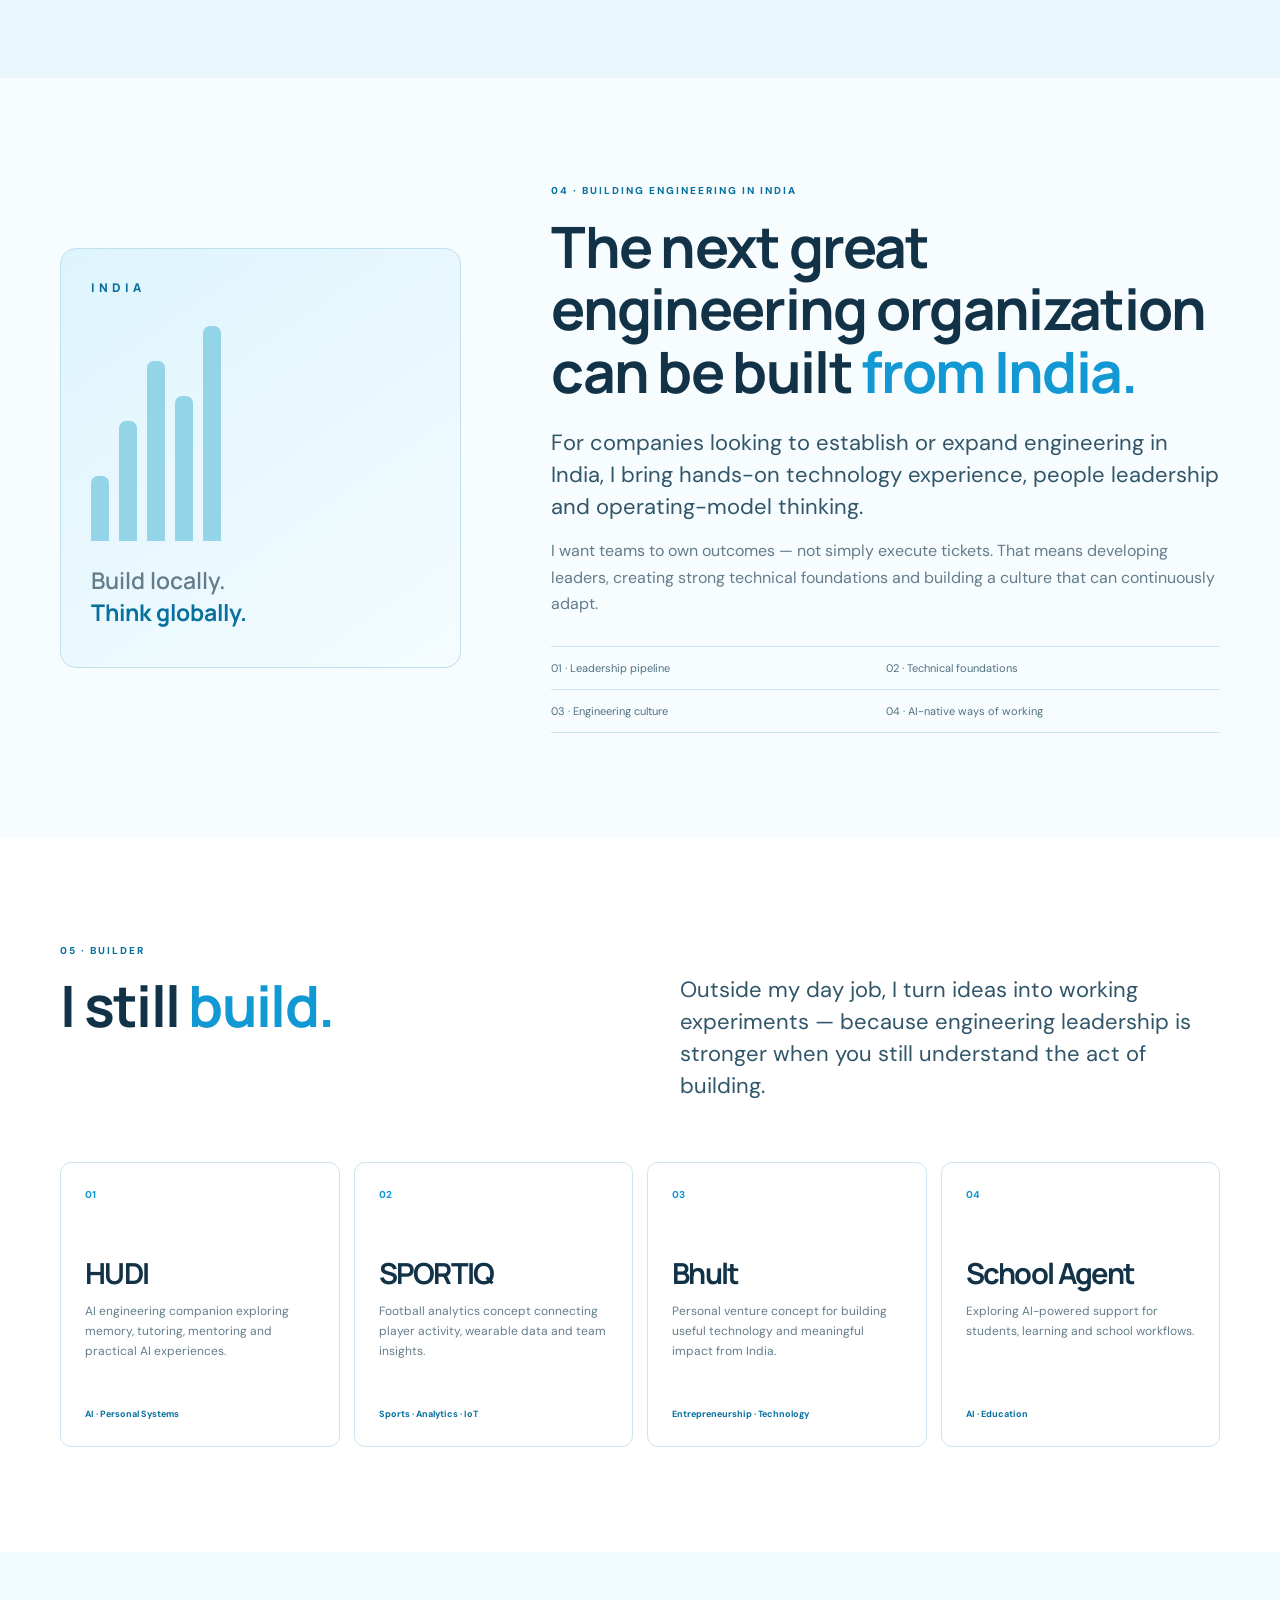
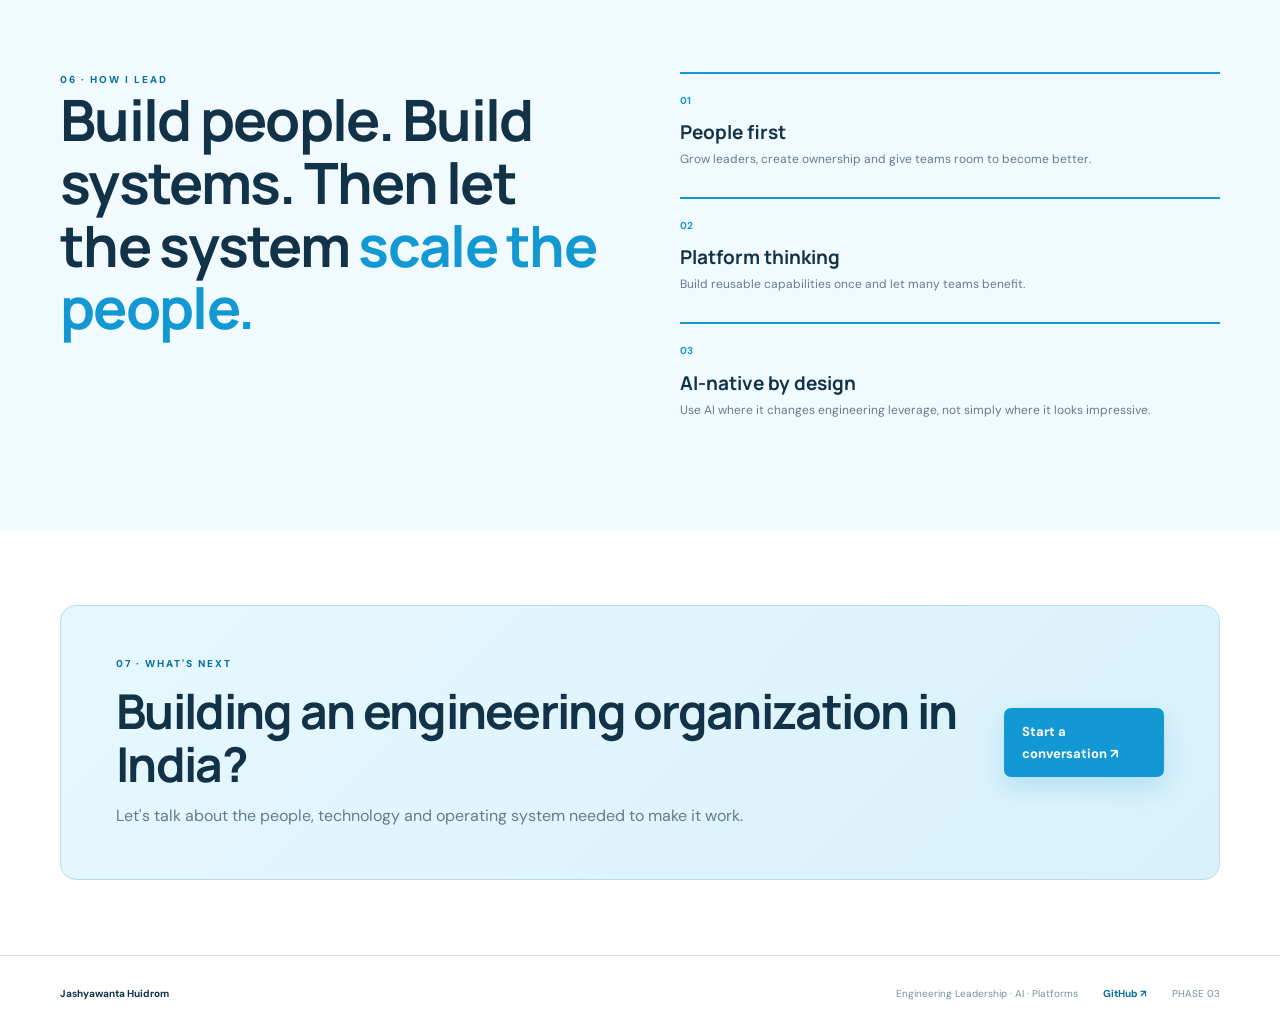
==== commit 76d2e0e0: "Update huidrom.com - Phase 3" ====
--- a/public/index.html
+++ b/public/index.html
@@ -5,7 +5,7 @@
   <meta name="viewport" content="width=device-width,initial-scale=1">
   <meta name="description" content="Jashyawanta Huidrom — Engineering Leader building engineering organizations, platforms and AI-native systems.">
   <title>Jashyawanta Huidrom | Engineering Leader</title>
-  <link rel="stylesheet" href="styles.css?v=3-system2">
+  <link rel="stylesheet" href="styles.css?v=3-tree3">
 </head>
 <body>
 <header class="header">
@@ -35,15 +35,15 @@
       <div class="system-map">
         <div class="map-node map-outcome"><b>ENGINEERING OUTCOME</b><small>Business impact · Speed · Scale</small></div>
         <div class="map-node map-system"><b>ENGINEERING SYSTEM</b><small>Strategy · Architecture · Execution</small></div>
+
+        <div class="tree-branch tree-main"></div>
+        <div class="tree-branch tree-left"></div>
+        <div class="tree-branch tree-center"></div>
+        <div class="tree-branch tree-right"></div>
+
         <div class="map-node map-people"><b>PEOPLE</b><small>Leaders · Teams · Culture</small></div>
         <div class="map-node map-platforms"><b>PLATFORMS</b><small>Identity · Data · Developer leverage</small></div>
         <div class="map-node map-ai"><b>AI-NATIVE</b><small>Agents · SDLC · Automation</small></div>
-        <i class="map-line line-v-top"></i>
-        <i class="map-line line-v-bottom"></i>
-        <i class="map-line line-h"></i>
-        <i class="map-line line-people"></i>
-        <i class="map-line line-platforms"></i>
-        <i class="map-line line-ai"></i>
       </div>
       <div class="system-footer"><span>STRATEGY</span><span>→</span><span>SYSTEM</span><span>→</span><span>EXECUTION</span></div>
     </div>
--- a/public/styles.css
+++ b/public/styles.css
@@ -3,7 +3,7 @@
 *{box-sizing:border-box}html{scroll-behavior:smooth}body{margin:0;font-family:"DM Sans",sans-serif;color:var(--ink);line-height:1.65}a{text-decoration:none;color:inherit}.wrap{width:min(calc(100% - 48px),var(--max));margin:auto}
 .header{position:sticky;top:0;z-index:30;background:rgba(255,255,255,.94);backdrop-filter:blur(15px);border-bottom:1px solid var(--line)}.nav{height:72px;display:flex;align-items:center;gap:28px}.logo{font:800 18px Manrope;margin-right:auto;letter-spacing:-.5px;white-space:nowrap}.logo span{color:var(--blue)}nav{display:flex;gap:23px;font-size:12px;color:#506d7c}nav a:hover{color:var(--blue)}.nav-button{font-size:12px;font-weight:700;border:1px solid var(--line);padding:8px 14px;border-radius:99px;color:var(--deep)}
 .hero{padding:82px 0 75px;background:linear-gradient(135deg,#f4fcff,#e5f7fd 58%,#fff)}.hero-grid{display:grid;grid-template-columns:1.04fr .96fr;gap:65px;align-items:center}.phase-badge{display:inline-block;background:#d9f2fc;color:var(--deep);font-size:10px;letter-spacing:1.5px;font-weight:800;padding:6px 10px;border-radius:5px;margin-bottom:19px}.eyebrow,.label{font-size:10px;letter-spacing:2px;font-weight:800;color:var(--deep)}h1,h2,h3{font-family:Manrope;line-height:1.1;letter-spacing:-1.7px;margin:0}h1{font-size:clamp(45px,5.5vw,72px);margin:16px 0 23px}h1 span,h2 span{color:var(--blue)}.hero-text{font-size:19px;max-width:650px;color:#315567;margin:0}.hero-sub{color:#66818e;margin:10px 0 0}.actions{display:flex;align-items:center;gap:25px;margin-top:31px}.button{display:inline-block;background:var(--blue);color:#fff;font-weight:700;font-size:13px;padding:13px 18px;border-radius:7px;box-shadow:0 10px 25px #1298d233}.plain-link{font-size:13px;font-weight:700;color:var(--deep)}
-.hero-card{background:#fff;border:1px solid var(--line);border-radius:16px;padding:27px;box-shadow:0 25px 65px #176d8c17}.card-title{font-size:9px;letter-spacing:1.8px;font-weight:800;color:#718d9a}.system-map{height:350px;position:relative;margin-top:8px}.map-node{position:absolute;z-index:2;border:1px solid #9fd5e7;background:#f8fdff;border-radius:9px;padding:12px 15px;width:210px;min-height:68px}.map-node b{font:800 11px Manrope;color:var(--deep);display:block}.map-node small{display:block;font-size:10px;color:#718a96;margin-top:3px;line-height:1.4}.map-outcome{top:8px;left:50%;transform:translateX(-50%);width:245px;text-align:center;background:#e7f8ff;border-color:#76c7e1}.map-system{top:105px;left:50%;transform:translateX(-50%);width:245px;text-align:center;background:#f5fcff}.map-people{left:0;bottom:10px}.map-platforms{left:50%;bottom:10px;transform:translateX(-50%)}.map-ai{right:0;bottom:10px}.map-line{position:absolute;z-index:1;background:#82c8df;display:block}.line-v-top{width:1px;height:29px;left:50%;top:76px}.line-v-bottom{width:1px;height:42px;left:50%;top:173px}.line-h{height:1px;left:105px;right:105px;bottom:44px}.line-people,.line-platforms,.line-ai{width:1px;height:25px;bottom:44px}.line-people{left:105px}.line-platforms{left:50%}.line-ai{right:105px}.system-footer{display:flex;justify-content:space-between;border-top:1px solid var(--line);padding-top:14px;font-size:9px;letter-spacing:1.5px;color:#79919c;font-weight:800}
+.hero-card{background:#fff;border:1px solid var(--line);border-radius:16px;padding:27px;box-shadow:0 25px 65px #176d8c17}.card-title{font-size:9px;letter-spacing:1.8px;font-weight:800;color:#718d9a}.system-map{height:350px;position:relative;margin-top:8px}.map-node{position:absolute;z-index:3;border:1px solid #9fd5e7;background:#f8fdff;border-radius:9px;padding:12px 15px;width:190px;min-height:68px}.map-node b{font:800 11px Manrope;color:var(--deep);display:block}.map-node small{display:block;font-size:10px;color:#718a96;margin-top:3px;line-height:1.4}.map-outcome{top:4px;left:50%;transform:translateX(-50%);width:225px;text-align:center;background:#e7f8ff;border-color:#76c7e1}.map-system{top:96px;left:50%;transform:translateX(-50%);width:225px;text-align:center;background:#f5fcff}.map-people{left:0;bottom:10px}.map-platforms{left:50%;bottom:10px;transform:translateX(-50%)}.map-ai{right:0;bottom:10px}.tree-branch{position:absolute;z-index:1;background:#82c8df;display:block}.tree-main{width:1px;height:36px;left:50%;top:164px}.tree-left,.tree-center,.tree-right{height:1px;bottom:79px}.tree-left{left:95px;width:calc(50% - 95px)}.tree-right{right:95px;width:calc(50% - 95px)}.tree-center{left:50%;width:1px;height:35px;bottom:44px}.map-system:after{content:"";position:absolute;left:50%;bottom:-36px;width:1px;height:36px;background:#82c8df}.map-people:before,.map-platforms:before,.map-ai:before{content:"";position:absolute;top:-35px;left:50%;width:1px;height:35px;background:#82c8df}.system-footer{display:flex;justify-content:space-between;border-top:1px solid var(--line);padding-top:14px;font-size:9px;letter-spacing:1.5px;color:#79919c;font-weight:800}
 .metrics{border-bottom:1px solid var(--line)}.metric-grid{display:grid;grid-template-columns:repeat(4,1fr)}.metric-grid div{padding:27px 20px;border-left:1px solid var(--line)}.metric-grid div:first-child{border-left:0}.metric-grid strong{display:block;font:800 35px Manrope;color:var(--deep)}.metric-grid span{font-size:11px;color:#6b8390}
 .section{padding:105px 0}.split{display:grid;grid-template-columns:1fr 1fr;gap:80px;margin-top:15px}.split h2,.ai h2,.india h2,.principles h2{font-size:clamp(38px,4.5vw,57px)}.big{font-size:22px;line-height:1.45;color:#315669;margin:0}.split p:not(.big){color:var(--muted)}.cards{display:grid;gap:14px;margin-top:65px}.four{grid-template-columns:repeat(4,1fr)}.cards article{border:1px solid var(--line);border-radius:11px;padding:23px;min-height:245px}.cards article>b{font-size:10px;color:var(--blue)}.cards h3{font-size:18px;letter-spacing:-.5px;margin-top:43px}.cards p{font-size:12px;color:var(--muted)}
 .dark-section{background:var(--dark);color:#effaff;padding:105px 0}.light{color:#75cbe9}.dark-section h2 span{color:#76d1ee}.light-copy{color:#bcd9e4}.timeline{border-top:1px solid #ffffff26;margin-top:65px}.timeline article{display:grid;grid-template-columns:130px 1fr;gap:45px;padding:31px 0;border-bottom:1px solid #ffffff26}.time{font-size:10px;letter-spacing:1.5px;font-weight:800;color:#79cee9}.timeline h3{font-size:23px;letter-spacing:-.5px}.timeline p{color:#b8d4df;max-width:760px;font-size:13px}.pills{display:flex;flex-wrap:wrap;gap:7px}.pills span{font-size:9px;border:1px solid #ffffff35;border-radius:99px;padding:4px 8px;color:#cbe5ed}
@@ -15,4 +15,9 @@
 footer{margin-top:65px;border-top:1px solid var(--line);padding:30px 0}.footer{display:flex;gap:25px;align-items:center;font-size:10px;color:#78919d}.footer strong{margin-right:auto;color:var(--ink)}.footer a{color:var(--deep);font-weight:700}
 @media(max-width:900px){nav{display:none}.hero-grid,.split,.ai-grid,.india-grid{grid-template-columns:1fr;gap:40px}.four,.projects{grid-template-columns:1fr 1fr}.metric-grid{grid-template-columns:1fr 1fr}.metric-grid div:nth-child(3){border-left:0}.contact-box{align-items:flex-start;flex-direction:column}}
 .system-map{height:auto;min-height:470px}.map-node{width:190px}.map-outcome{top:5px}.map-system{top:110px}.map-people{left:50%;transform:translateX(-50%);bottom:140px}.map-platforms{left:50%;transform:translateX(-50%);bottom:70px}.map-ai{right:auto;left:50%;transform:translateX(-50%);bottom:0}.line-v-bottom,.line-h,.line-people,.line-platforms,.line-ai{display:none}.line-v-top{height:35px;top:73px}
-@media(max-width:560px){.wrap{width:min(calc(100% - 30px),var(--max))}.nav{height:65px}.nav-button{display:none}h1{font-size:42px}.actions{flex-direction:column;align-items:flex-start}.four,.projects,.metric-grid{grid-template-columns:1fr}.metric-grid div{border-left:0;border-top:1px solid var(--line)}.metric-grid div:first-child{border-top:0}.timeline article{grid-template-columns:1fr;gap:8px}.section,.dark-section,.ai,.india,.principles{padding:75px 0}.india-visual{height:350px}.contact-box{padding:38px 28px}.footer{flex-wrap:wrap}.footer strong{width:100%}}
+
+@media(max-width:560px){
+.system-map{height:470px}.map-node{width:190px}.map-outcome{top:0}.map-system{top:92px}.map-people{left:50%;transform:translateX(-50%);bottom:140px}.map-platforms{left:50%;transform:translateX(-50%);bottom:70px}.map-ai{right:auto;left:50%;transform:translateX(-50%);bottom:0}.tree-branch,.map-system:after,.map-people:before,.map-platforms:before,.map-ai:before{display:none}
+.wrap{width:min(calc(100% - 30px),var(--max))}.nav{height:65px}.nav-button{display:none}h1{font-size:42px}.actions{flex-direction:column;align-items:flex-start}.four,.projects,.metric-grid{grid-template-columns:1fr}.metric-grid div{border-left:0;border-top:1px solid var(--line)}.metric-grid div:first-child{border-top:0}.timeline article{grid-template-columns:1fr;gap:8px}.section,.dark-section,.ai,.india,.principles{padding:75px 0}.india-visual{height:350px}.contact-box{padding:38px 28px}.footer{flex-wrap:wrap}.footer strong{width:100%}}
+
+}
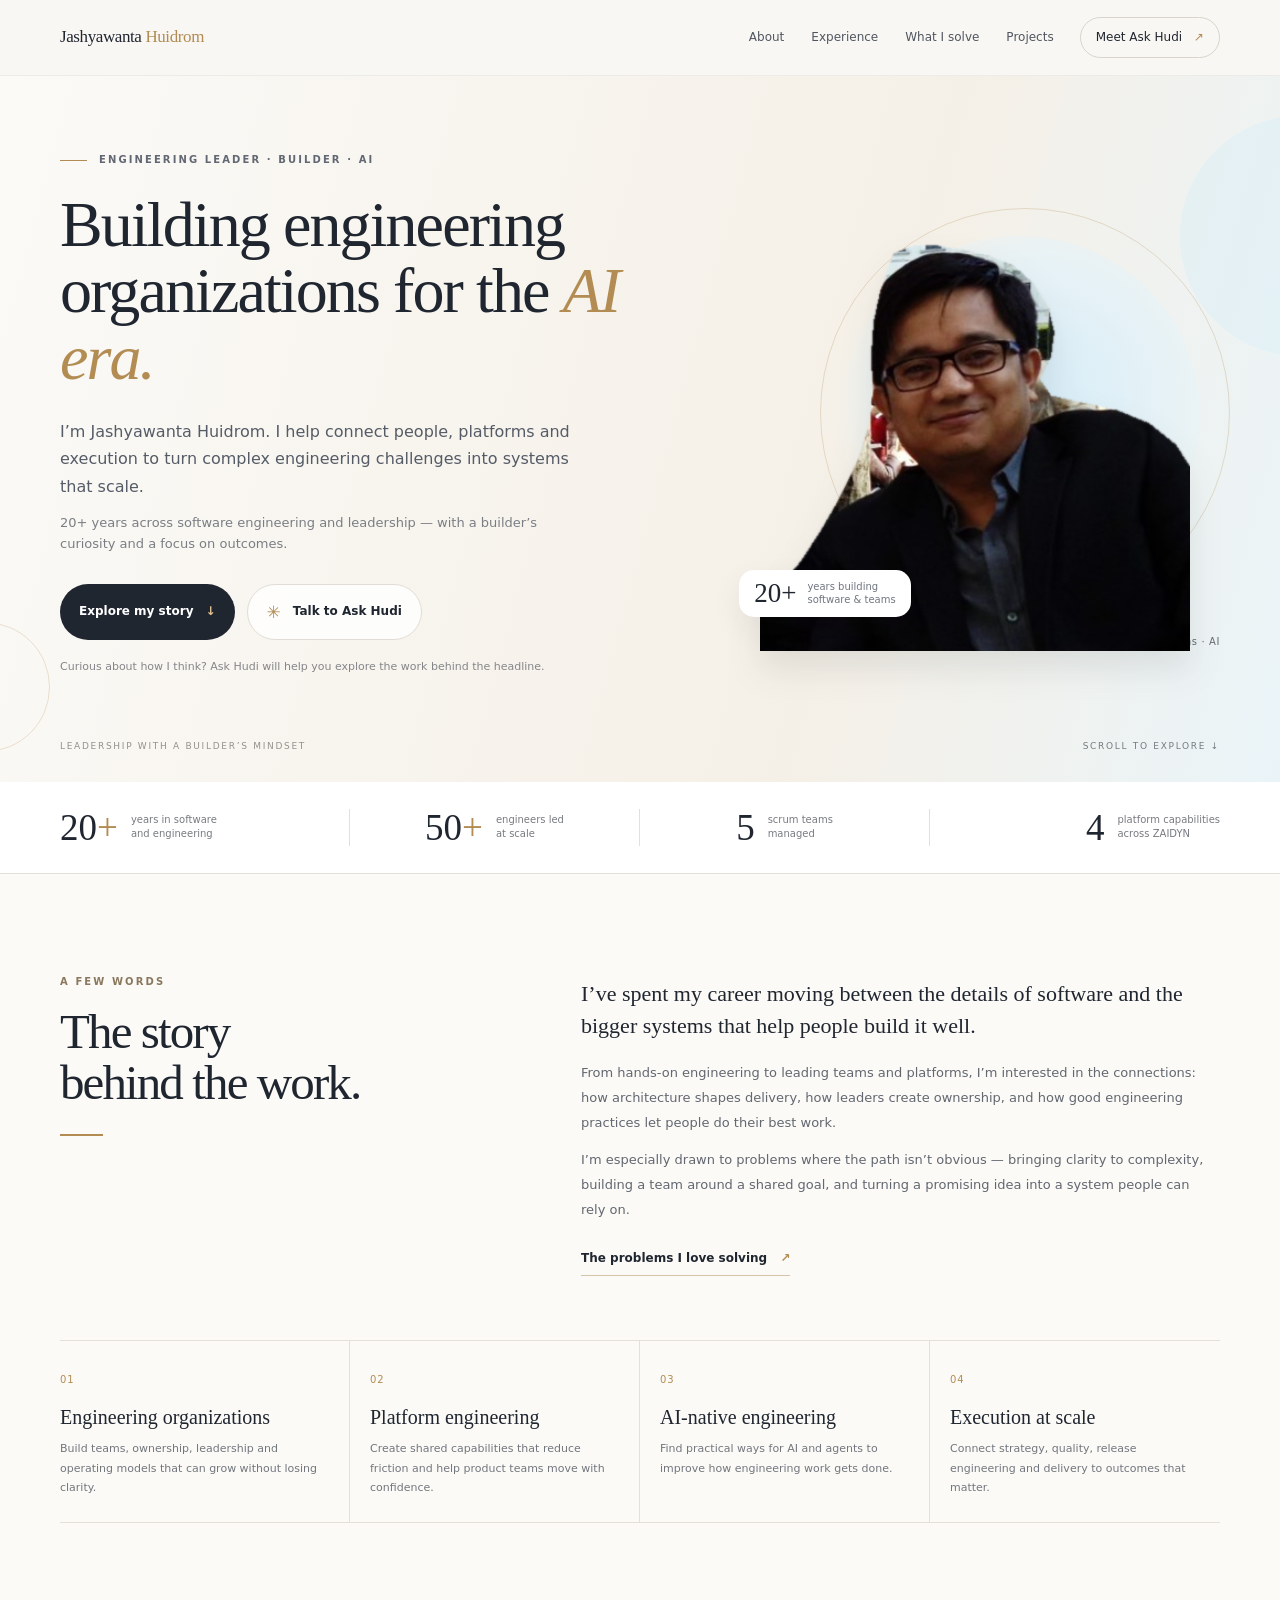
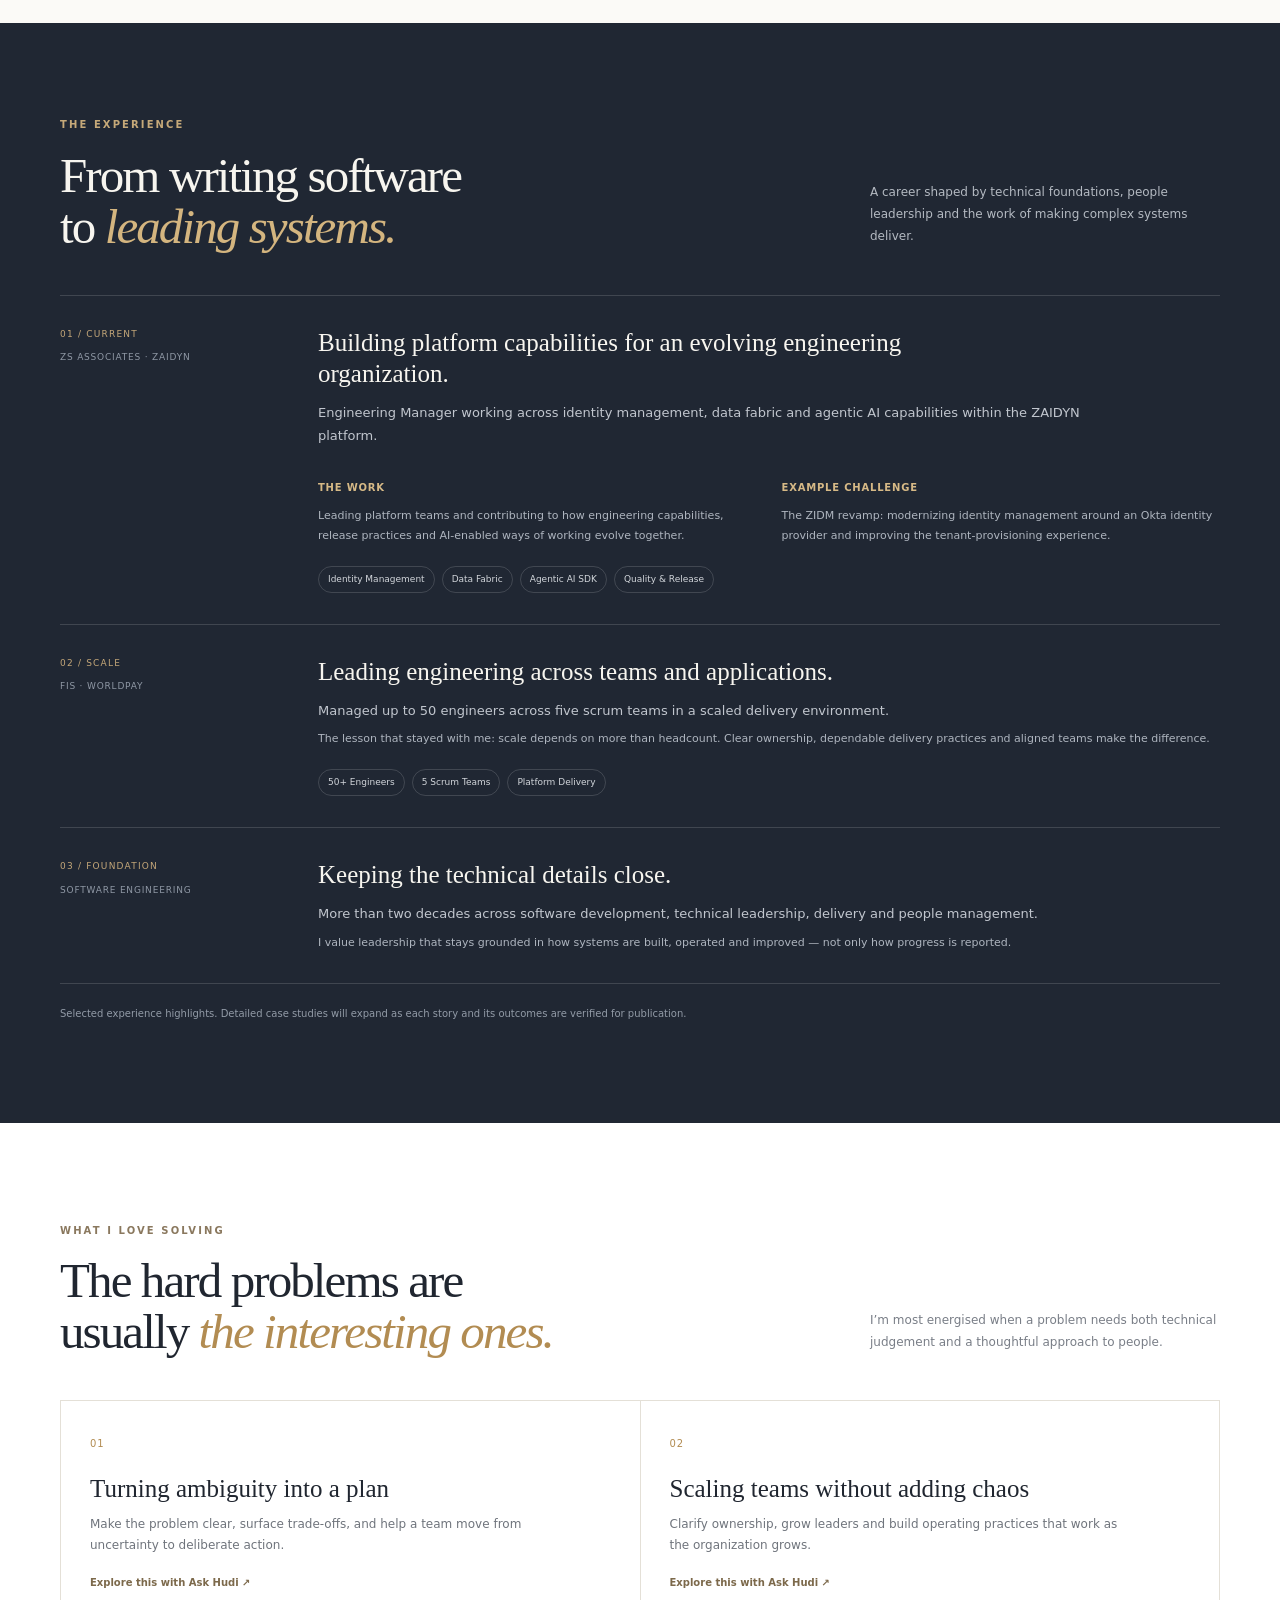
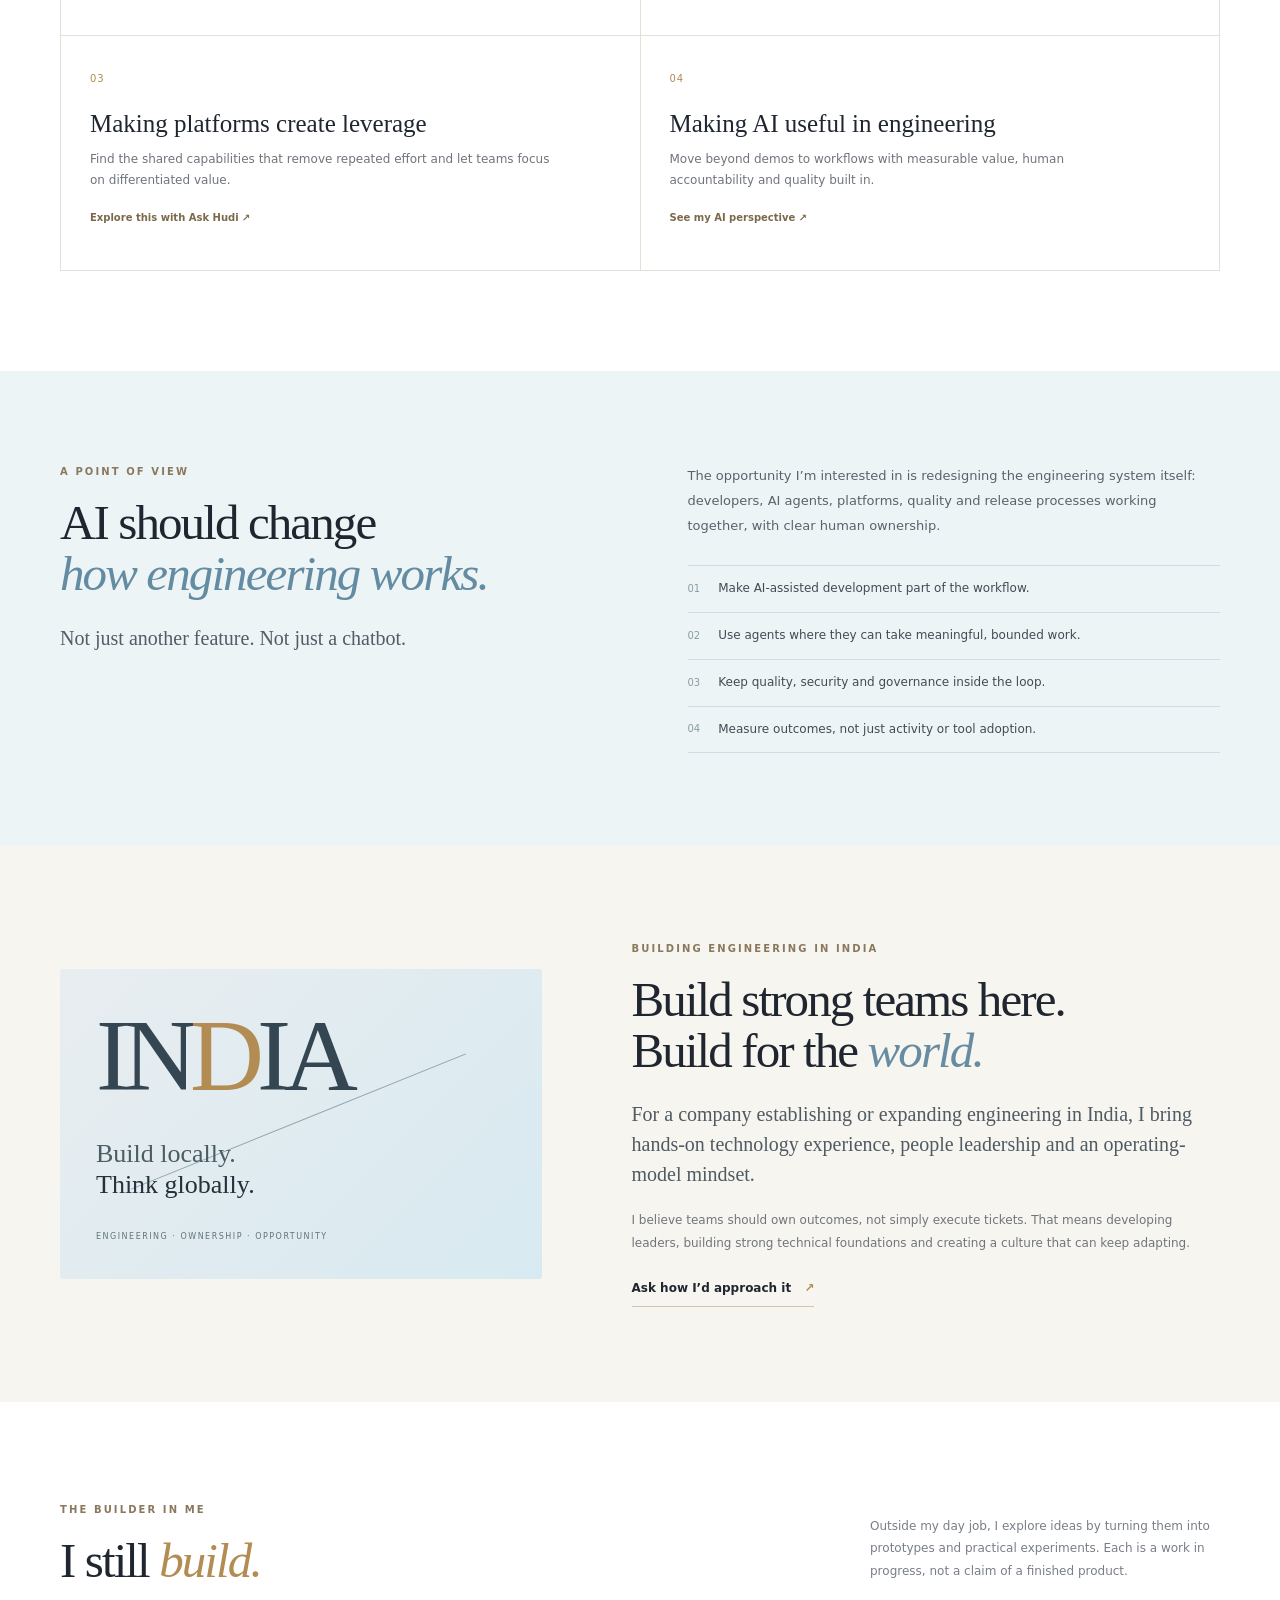
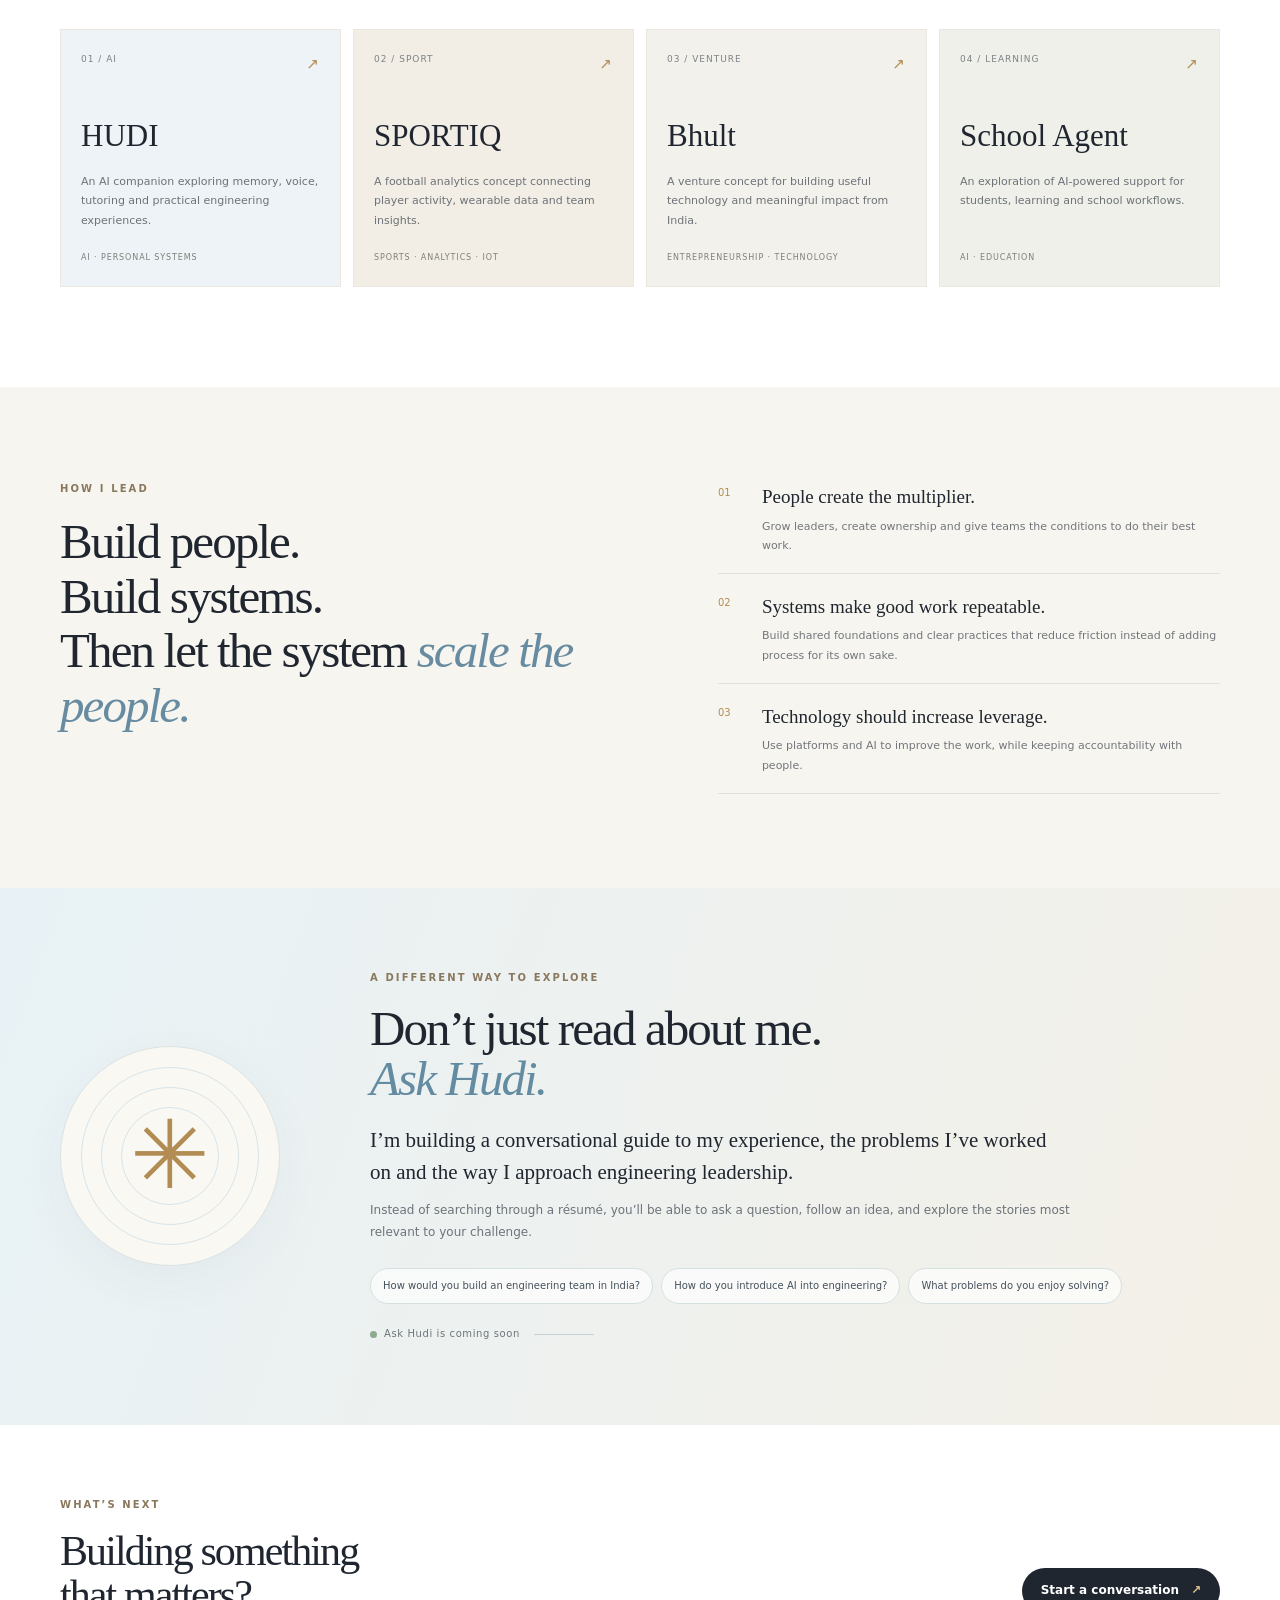
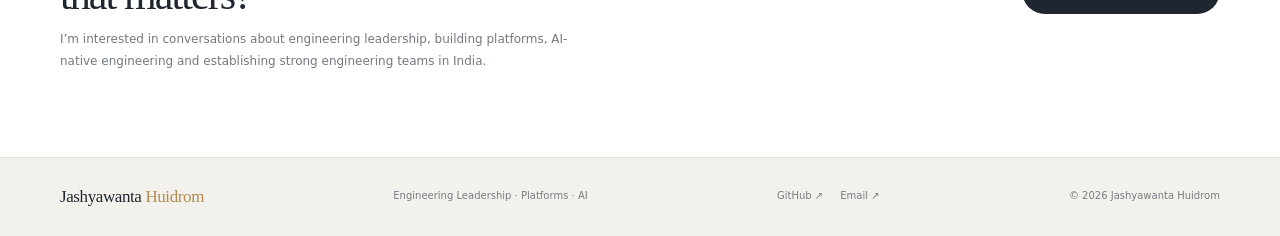
==== commit 639b3f0e: "Update huidrom.com - Phase 4" ====
--- a/public/index.html
+++ b/public/index.html
@@ -1,148 +1,109 @@
 <!doctype html>
+<!-- PHASE 04 · EDITORIAL EXECUTIVE HOMEPAGE -->
 <html lang="en">
 <head>
   <meta charset="utf-8">
   <meta name="viewport" content="width=device-width,initial-scale=1">
-  <meta name="description" content="Jashyawanta Huidrom — Engineering Leader building engineering organizations, platforms and AI-native systems.">
-  <title>Jashyawanta Huidrom | Engineering Leader</title>
-  <link rel="stylesheet" href="styles.css?v=3-tree3">
+  <meta name="theme-color" content="#f7f5ef">
+  <meta name="description" content="Jashyawanta Huidrom — engineering leader building teams, platforms and AI-native engineering systems.">
+  <title>Jashyawanta Huidrom — Engineering Leadership</title>
+  <link rel="stylesheet" href="styles.css?v=4-editorial">
 </head>
 <body>
-<header class="header">
-  <div class="wrap nav">
-    <a class="logo" href="#top">Jashyawanta Huidrom<span>.</span></a>
-    <nav>
-      <a href="#about">About</a><a href="#experience">Experience</a><a href="#ai">AI</a>
-      <a href="#india">India</a><a href="#projects">Projects</a><a href="#contact">Contact</a>
+<header class="site-header">
+  <div class="shell nav-wrap">
+    <a class="wordmark" href="#top" aria-label="Jashyawanta Huidrom home">Jashyawanta <span>Huidrom</span></a>
+    <button class="menu-toggle" aria-label="Toggle navigation" aria-expanded="false">☰</button>
+    <nav class="nav-links" aria-label="Main navigation">
+      <a href="#about">About</a><a href="#experience">Experience</a><a href="#problems">What I solve</a><a href="#projects">Projects</a>
     </nav>
-    <a class="nav-button" href="#contact">Let's talk ↗</a>
+    <a class="nav-cta" href="#ask-hudi">Meet Ask Hudi <span>↗</span></a>
   </div>
 </header>
+<main id="top">
+  <section class="hero">
+    <div class="hero-orb orb-one"></div><div class="hero-orb orb-two"></div>
+    <div class="shell hero-layout">
+      <div class="hero-copy">
+        <p class="eyebrow"><span class="eyebrow-line"></span> ENGINEERING LEADER · BUILDER · AI</p>
+        <h1>Building engineering organizations for the <em>AI era.</em></h1>
+        <p class="hero-lede">I’m Jashyawanta Huidrom. I help connect people, platforms and execution to turn complex engineering challenges into systems that scale.</p>
+        <p class="hero-support">20+ years across software engineering and leadership — with a builder’s curiosity and a focus on outcomes.</p>
+        <div class="hero-actions">
+          <a class="button button-dark" href="#about">Explore my story <span>↓</span></a>
+          <a class="button button-light" href="#ask-hudi"><span class="chat-icon">✳</span> Talk to Ask Hudi</a>
+        </div>
+        <p class="hero-note">Curious about how I think? Ask Hudi will help you explore the work behind the headline.</p>
+      </div>
+      <div class="portrait-stage" aria-label="Portrait of Jashyawanta Huidrom">
+        <div class="portrait-halo"></div><div class="portrait-ring"></div>
+        <img class="portrait" src="assets/hudi-portrait.png" alt="Jashyawanta Huidrom wearing glasses, a dark blazer and a blue shirt">
+        <div class="portrait-note"><strong>20+</strong><span>years building<br>software & teams</span></div>
+        <div class="portrait-caption"><span class="status-dot"></span> Engineering · Platforms · AI</div>
+      </div>
+    </div>
+    <div class="hero-bottom shell"><span>LEADERSHIP WITH A BUILDER’S MINDSET</span><span class="scroll-cue">SCROLL TO EXPLORE ↓</span></div>
+  </section>
 
-<main id="top">
-<section class="hero">
-  <div class="wrap hero-grid">
-    <div>
-      <div class="phase-badge">PHASE 03 · EXECUTIVE PROFILE</div>
-      <p class="eyebrow">ENGINEERING LEADER · PLATFORM · AI · INDIA</p>
-      <h1>Building engineering organizations for the <span>AI era.</span></h1>
-      <p class="hero-text">I’m Jashyawanta Huidrom — an engineering leader with 20+ years of experience building software, platforms and high-performing teams.</p>
-      <p class="hero-sub">I connect people, technology and operating models to build engineering systems that scale.</p>
-      <div class="actions"><a class="button" href="#experience">Explore my leadership ↓</a><a class="plain-link" href="#projects">See what I build ↗</a></div>
+  <section class="proof-strip" aria-label="Career at a glance">
+    <div class="shell proof-grid">
+      <div><strong>20<span>+</span></strong><p>years in software<br>and engineering</p></div>
+      <div><strong>50<span>+</span></strong><p>engineers led<br>at scale</p></div>
+      <div><strong>5</strong><p>scrum teams<br>managed</p></div>
+      <div><strong>4</strong><p>platform capabilities<br>across ZAIDYN</p></div>
     </div>
-    <div class="hero-card">
-      <div class="card-title">THE ENGINEERING SYSTEM I BUILD</div>
-      <div class="system-map">
-        <div class="map-node map-outcome"><b>ENGINEERING OUTCOME</b><small>Business impact · Speed · Scale</small></div>
-        <div class="map-node map-system"><b>ENGINEERING SYSTEM</b><small>Strategy · Architecture · Execution</small></div>
+  </section>
 
-        <div class="tree-branch tree-main"></div>
-        <div class="tree-branch tree-left"></div>
-        <div class="tree-branch tree-center"></div>
-        <div class="tree-branch tree-right"></div>
+  <section class="section story-section" id="about">
+    <div class="shell story-grid">
+      <div class="section-intro"><p class="section-kicker">A FEW WORDS</p><h2>The story<br>behind the work.</h2><div class="gold-rule"></div></div>
+      <div class="story-copy"><p class="story-lede">I’ve spent my career moving between the details of software and the bigger systems that help people build it well.</p><p>From hands-on engineering to leading teams and platforms, I’m interested in the connections: how architecture shapes delivery, how leaders create ownership, and how good engineering practices let people do their best work.</p><p>I’m especially drawn to problems where the path isn’t obvious — bringing clarity to complexity, building a team around a shared goal, and turning a promising idea into a system people can rely on.</p><a class="text-link" href="#problems">The problems I love solving <span>↗</span></a></div>
+    </div>
+    <div class="shell capability-grid">
+      <article class="capability"><span class="cap-number">01</span><h3>Engineering organizations</h3><p>Build teams, ownership, leadership and operating models that can grow without losing clarity.</p></article>
+      <article class="capability"><span class="cap-number">02</span><h3>Platform engineering</h3><p>Create shared capabilities that reduce friction and help product teams move with confidence.</p></article>
+      <article class="capability"><span class="cap-number">03</span><h3>AI-native engineering</h3><p>Find practical ways for AI and agents to improve how engineering work gets done.</p></article>
+      <article class="capability"><span class="cap-number">04</span><h3>Execution at scale</h3><p>Connect strategy, quality, release engineering and delivery to outcomes that matter.</p></article>
+    </div>
+  </section>
 
-        <div class="map-node map-people"><b>PEOPLE</b><small>Leaders · Teams · Culture</small></div>
-        <div class="map-node map-platforms"><b>PLATFORMS</b><small>Identity · Data · Developer leverage</small></div>
-        <div class="map-node map-ai"><b>AI-NATIVE</b><small>Agents · SDLC · Automation</small></div>
+  <section class="experience-section" id="experience">
+    <div class="shell">
+      <div class="section-heading light-heading"><div><p class="section-kicker">THE EXPERIENCE</p><h2>From writing software<br>to <em>leading systems.</em></h2></div><p class="heading-aside">A career shaped by technical foundations, people leadership and the work of making complex systems deliver.</p></div>
+      <div class="experience-list">
+        <article class="experience-card featured-experience"><div class="experience-meta"><span>01 / CURRENT</span><span>ZS ASSOCIATES · ZAIDYN</span></div><div class="experience-content"><h3>Building platform capabilities for an evolving engineering organization.</h3><p class="experience-summary">Engineering Manager working across identity management, data fabric and agentic AI capabilities within the ZAIDYN platform.</p><div class="experience-details"><div><b>The work</b><p>Leading platform teams and contributing to how engineering capabilities, release practices and AI-enabled ways of working evolve together.</p></div><div><b>Example challenge</b><p>The ZIDM revamp: modernizing identity management around an Okta identity provider and improving the tenant-provisioning experience.</p></div></div><div class="tag-row"><span>Identity Management</span><span>Data Fabric</span><span>Agentic AI SDK</span><span>Quality & Release</span></div></div></article>
+        <article class="experience-card"><div class="experience-meta"><span>02 / SCALE</span><span>FIS · WORLDPAY</span></div><div class="experience-content"><h3>Leading engineering across teams and applications.</h3><p class="experience-summary">Managed up to 50 engineers across five scrum teams in a scaled delivery environment.</p><p class="experience-detail-line">The lesson that stayed with me: scale depends on more than headcount. Clear ownership, dependable delivery practices and aligned teams make the difference.</p><div class="tag-row"><span>50+ Engineers</span><span>5 Scrum Teams</span><span>Platform Delivery</span></div></div></article>
+        <article class="experience-card"><div class="experience-meta"><span>03 / FOUNDATION</span><span>SOFTWARE ENGINEERING</span></div><div class="experience-content"><h3>Keeping the technical details close.</h3><p class="experience-summary">More than two decades across software development, technical leadership, delivery and people management.</p><p class="experience-detail-line">I value leadership that stays grounded in how systems are built, operated and improved — not only how progress is reported.</p></div></article>
       </div>
-      <div class="system-footer"><span>STRATEGY</span><span>→</span><span>SYSTEM</span><span>→</span><span>EXECUTION</span></div>
+      <p class="disclosure-note">Selected experience highlights. Detailed case studies will expand as each story and its outcomes are verified for publication.</p>
     </div>
-  </div>
-</section>
+  </section>
 
-<section class="metrics">
- <div class="wrap metric-grid">
-  <div><strong>20+</strong><span>years in engineering</span></div>
-  <div><strong>50+</strong><span>engineers led</span></div>
-  <div><strong>5</strong><span>scrum teams at scale</span></div>
-  <div><strong>4</strong><span>capabilities across ZAIDYN</span></div>
- </div>
-</section>
+  <section class="section problem-section" id="problems">
+    <div class="shell">
+      <div class="section-heading"><div><p class="section-kicker">WHAT I LOVE SOLVING</p><h2>The hard problems are<br>usually <em>the interesting ones.</em></h2></div><p class="heading-aside">I’m most energised when a problem needs both technical judgement and a thoughtful approach to people.</p></div>
+      <div class="problem-grid">
+        <article class="problem-card"><span>01</span><h3>Turning ambiguity into a plan</h3><p>Make the problem clear, surface trade-offs, and help a team move from uncertainty to deliberate action.</p><a href="#ask-hudi">Explore this with Ask Hudi ↗</a></article>
+        <article class="problem-card"><span>02</span><h3>Scaling teams without adding chaos</h3><p>Clarify ownership, grow leaders and build operating practices that work as the organization grows.</p><a href="#ask-hudi">Explore this with Ask Hudi ↗</a></article>
+        <article class="problem-card"><span>03</span><h3>Making platforms create leverage</h3><p>Find the shared capabilities that remove repeated effort and let teams focus on differentiated value.</p><a href="#ask-hudi">Explore this with Ask Hudi ↗</a></article>
+        <article class="problem-card"><span>04</span><h3>Making AI useful in engineering</h3><p>Move beyond demos to workflows with measurable value, human accountability and quality built in.</p><a href="#ai">See my AI perspective ↗</a></article>
+      </div>
+    </div>
+  </section>
 
-<section class="section" id="about">
- <div class="wrap">
-  <div class="label">01 · WHAT I DO</div>
-  <div class="split">
-   <h2>I build the <span>system around engineering.</span></h2>
-   <div><p class="big">Strong developers are only one part of a strong engineering organization.</p><p>I work across leadership, platforms, architecture, AI, quality and execution — connecting those pieces into an operating system that helps teams move faster and own outcomes.</p></div>
-  </div>
-  <div class="cards four">
-   <article><b>01</b><h3>Engineering Organizations</h3><p>Teams, managers, ownership, culture and operating models that scale.</p></article>
-   <article><b>02</b><h3>Platform Engineering</h3><p>Shared capabilities that give product teams leverage and reduce friction.</p></article>
-   <article><b>03</b><h3>AI Engineering</h3><p>Turning AI experiments into practical engineering workflows and systems.</p></article>
-   <article><b>04</b><h3>Execution at Scale</h3><p>Connecting strategy, delivery, quality and release engineering.</p></article>
-  </div>
- </div>
-</section>
+  <section class="ai-section" id="ai"><div class="shell ai-layout"><div><p class="section-kicker">A POINT OF VIEW</p><h2>AI should change<br><em>how engineering works.</em></h2><p class="ai-lede">Not just another feature. Not just a chatbot.</p></div><div class="ai-copy"><p>The opportunity I’m interested in is redesigning the engineering system itself: developers, AI agents, platforms, quality and release processes working together, with clear human ownership.</p><div class="ai-principles"><div><span>01</span><p>Make AI-assisted development part of the workflow.</p></div><div><span>02</span><p>Use agents where they can take meaningful, bounded work.</p></div><div><span>03</span><p>Keep quality, security and governance inside the loop.</p></div><div><span>04</span><p>Measure outcomes, not just activity or tool adoption.</p></div></div></div></div></section>
 
-<section class="dark-section" id="experience">
- <div class="wrap">
-  <div class="label light">02 · EXPERIENCE</div>
-  <div class="split experience-head"><h2>From writing software to <span>leading systems.</span></h2><p class="light-copy">My career has moved from hands-on engineering into organizational and platform leadership — while keeping technology and execution at the center.</p></div>
-  <div class="timeline">
-   <article><div class="time">TODAY</div><div><h3>Engineering Manager · ZS Associates / ZAIDYN</h3><p>Leading platform engineering across identity, data and agentic AI. Contributing to engineering transformation and the rollout of an AI-native SDLC across ZAIDYN.</p><div class="pills"><span>Identity</span><span>Data Fabric</span><span>Agentic AI</span><span>AI SDLC</span><span>Quality & Release</span></div></div></article>
-   <article><div class="time">FIS</div><div><h3>Engineering Leadership · Worldpay / FIS</h3><p>Managed up to 50 engineers across five scrum teams and multiple applications in a scaled agile delivery environment.</p><div class="pills"><span>50+ Engineers</span><span>5 Scrum Teams</span><span>Scaled Agile</span><span>Delivery</span></div></div></article>
-   <article><div class="time">20+ YEARS</div><div><h3>Software Engineering Foundation</h3><p>Built the career from software development through architecture, delivery, technical leadership and people management.</p></div></article>
-  </div>
- </div>
-</section>
+  <section class="india-section"><div class="shell india-layout"><div class="india-art"><div class="india-giant">IN<span>D</span>IA</div><div class="india-art-line"></div><p>Build locally.<br><strong>Think globally.</strong></p><small>ENGINEERING · OWNERSHIP · OPPORTUNITY</small></div><div class="india-copy"><p class="section-kicker">BUILDING ENGINEERING IN INDIA</p><h2>Build strong teams here.<br>Build for the <em>world.</em></h2><p class="india-lede">For a company establishing or expanding engineering in India, I bring hands-on technology experience, people leadership and an operating-model mindset.</p><p>I believe teams should own outcomes, not simply execute tickets. That means developing leaders, building strong technical foundations and creating a culture that can keep adapting.</p><a class="text-link" href="#ask-hudi">Ask how I’d approach it <span>↗</span></a></div></div></section>
 
-<section class="ai" id="ai">
- <div class="wrap">
-  <div class="label">03 · AI-NATIVE ENGINEERING</div>
-  <div class="ai-grid">
-   <div><h2>AI should change <span>how engineering works.</span></h2><p class="big">Not just another feature. Not just a chatbot.</p></div>
-   <div><p>I see the bigger opportunity in redesigning the engineering system itself — developers, agents, platforms, quality and release processes working together with clear human ownership.</p>
-    <div class="ai-list">
-     <div><b>01</b><span>AI-assisted development as a default workflow</span></div>
-     <div><b>02</b><span>Agentic engineering with human accountability</span></div>
-     <div><b>03</b><span>Quality, security and governance inside the loop</span></div>
-     <div><b>04</b><span>Measure engineering outcomes, not activity</span></div>
-    </div>
-   </div>
-  </div>
- </div>
-</section>
+  <section class="section projects-section" id="projects"><div class="shell"><div class="section-heading"><div><p class="section-kicker">THE BUILDER IN ME</p><h2>I still <em>build.</em></h2></div><p class="heading-aside">Outside my day job, I explore ideas by turning them into prototypes and practical experiments. Each is a work in progress, not a claim of a finished product.</p></div><div class="project-grid"><article class="project-card project-hudi"><div class="project-top"><span>01 / AI</span><span>↗</span></div><h3>HUDI</h3><p>An AI companion exploring memory, voice, tutoring and practical engineering experiences.</p><div class="project-foot">AI · PERSONAL SYSTEMS</div></article><article class="project-card project-sport"><div class="project-top"><span>02 / SPORT</span><span>↗</span></div><h3>SPORTIQ</h3><p>A football analytics concept connecting player activity, wearable data and team insights.</p><div class="project-foot">SPORTS · ANALYTICS · IOT</div></article><article class="project-card project-bhult"><div class="project-top"><span>03 / VENTURE</span><span>↗</span></div><h3>Bhult</h3><p>A venture concept for building useful technology and meaningful impact from India.</p><div class="project-foot">ENTREPRENEURSHIP · TECHNOLOGY</div></article><article class="project-card project-school"><div class="project-top"><span>04 / LEARNING</span><span>↗</span></div><h3>School Agent</h3><p>An exploration of AI-powered support for students, learning and school workflows.</p><div class="project-foot">AI · EDUCATION</div></article></div></div></section>
 
-<section class="india" id="india">
- <div class="wrap india-grid">
-  <div class="india-visual"><div class="india-word">INDIA</div><div class="bars"><i></i><i></i><i></i><i></i><i></i></div><p>Build locally.<br><strong>Think globally.</strong></p></div>
-  <div><div class="label">04 · BUILDING ENGINEERING IN INDIA</div><h2>The next great engineering organization can be built <span>from India.</span></h2><p class="big">For companies looking to establish or expand engineering in India, I bring hands-on technology experience, people leadership and operating-model thinking.</p><p>I want teams to own outcomes — not simply execute tickets. That means developing leaders, creating strong technical foundations and building a culture that can continuously adapt.</p>
-   <div class="india-points"><span>01 · Leadership pipeline</span><span>02 · Technical foundations</span><span>03 · Engineering culture</span><span>04 · AI-native ways of working</span></div>
-  </div>
- </div>
-</section>
+  <section class="leadership-section"><div class="shell leadership-layout"><div><p class="section-kicker">HOW I LEAD</p><h2>Build people.<br>Build systems.<br>Then let the system <em>scale the people.</em></h2></div><div class="leadership-points"><article><span>01</span><div><h3>People create the multiplier.</h3><p>Grow leaders, create ownership and give teams the conditions to do their best work.</p></div></article><article><span>02</span><div><h3>Systems make good work repeatable.</h3><p>Build shared foundations and clear practices that reduce friction instead of adding process for its own sake.</p></div></article><article><span>03</span><div><h3>Technology should increase leverage.</h3><p>Use platforms and AI to improve the work, while keeping accountability with people.</p></div></article></div></div></section>
 
-<section class="section" id="projects">
- <div class="wrap">
-  <div class="label">05 · BUILDER</div>
-  <div class="split"><h2>I still <span>build.</span></h2><p class="big">Outside my day job, I turn ideas into working experiments — because engineering leadership is stronger when you still understand the act of building.</p></div>
-  <div class="projects">
-   <article><small>01</small><h3>HUDI</h3><p>AI engineering companion exploring memory, tutoring, mentoring and practical AI experiences.</p><b>AI · Personal Systems</b></article>
-   <article><small>02</small><h3>SPORTIQ</h3><p>Football analytics concept connecting player activity, wearable data and team insights.</p><b>Sports · Analytics · IoT</b></article>
-   <article><small>03</small><h3>Bhult</h3><p>Personal venture concept for building useful technology and meaningful impact from India.</p><b>Entrepreneurship · Technology</b></article>
-   <article><small>04</small><h3>School Agent</h3><p>Exploring AI-powered support for students, learning and school workflows.</p><b>AI · Education</b></article>
-  </div>
- </div>
-</section>
+  <section class="ask-section" id="ask-hudi"><div class="shell ask-layout"><div class="ask-symbol" aria-hidden="true"><span>✳</span><i></i><i></i><i></i></div><div class="ask-copy"><p class="section-kicker">A DIFFERENT WAY TO EXPLORE</p><h2>Don’t just read about me.<br><em>Ask Hudi.</em></h2><p class="ask-lede">I’m building a conversational guide to my experience, the problems I’ve worked on and the way I approach engineering leadership.</p><p>Instead of searching through a résumé, you’ll be able to ask a question, follow an idea, and explore the stories most relevant to your challenge.</p><div class="question-chips"><span>How would you build an engineering team in India?</span><span>How do you introduce AI into engineering?</span><span>What problems do you enjoy solving?</span></div><div class="coming-soon"><span class="status-dot"></span> Ask Hudi is coming soon <span class="coming-line"></span></div></div></div></section>
 
-<section class="principles">
- <div class="wrap split">
-  <div><div class="label">06 · HOW I LEAD</div><h2>Build people. Build systems. Then let the system <span>scale the people.</span></h2></div>
-  <div class="principle-list">
-   <div><b>01</b><strong>People first</strong><p>Grow leaders, create ownership and give teams room to become better.</p></div>
-   <div><b>02</b><strong>Platform thinking</strong><p>Build reusable capabilities once and let many teams benefit.</p></div>
-   <div><b>03</b><strong>AI-native by design</strong><p>Use AI where it changes engineering leverage, not simply where it looks impressive.</p></div>
-  </div>
- </div>
-</section>
-
-<section class="contact" id="contact">
- <div class="wrap contact-box"><div><div class="label">07 · WHAT'S NEXT</div><h2>Building an engineering organization in India?</h2><p>Let's talk about the people, technology and operating system needed to make it work.</p></div><a class="button" href="mailto:hellohudi@gmail.com">Start a conversation ↗</a></div>
-</section>
+  <section class="contact-section" id="contact"><div class="shell contact-layout"><div><p class="section-kicker">WHAT’S NEXT</p><h2>Building something<br>that matters?</h2><p>I’m interested in conversations about engineering leadership, building platforms, AI-native engineering and establishing strong engineering teams in India.</p></div><a class="button button-dark" href="mailto:hellohudi@gmail.com?subject=Let's%20talk%20about%20engineering">Start a conversation <span>↗</span></a></div></section>
 </main>
-
-<footer><div class="wrap footer"><strong>Jashyawanta Huidrom</strong><span>Engineering Leadership · AI · Platforms</span><a href="https://github.com/j-huidrom" target="_blank">GitHub ↗</a><span>PHASE 03</span></div></footer>
-<script src="script.js?v=3-system2"></script>
+<footer class="site-footer"><div class="shell footer-layout"><a class="wordmark" href="#top">Jashyawanta <span>Huidrom</span></a><span>Engineering Leadership · Platforms · AI</span><div><a href="https://github.com/j-huidrom" target="_blank" rel="noopener noreferrer">GitHub ↗</a><a href="mailto:hellohudi@gmail.com">Email ↗</a></div><small>© <span id="year">2026</span> Jashyawanta Huidrom</small></div></footer>
+<script src="script.js?v=4-editorial"></script>
 </body>
-</html>+</html>
--- a/public/styles.css
+++ b/public/styles.css
@@ -1,23 +1,4 @@
-@import url('https://fonts.googleapis.com/css2?family=DM+Sans:wght@400;500;600;700&family=Manrope:wght@600;700;800&display=swap');
-:root{--ink:#123247;--muted:#637d8b;--blue:#1298d2;--deep:#08709f;--pale:#effaff;--line:#cfe5ef;--dark:#083b55;--max:1160px}
-*{box-sizing:border-box}html{scroll-behavior:smooth}body{margin:0;font-family:"DM Sans",sans-serif;color:var(--ink);line-height:1.65}a{text-decoration:none;color:inherit}.wrap{width:min(calc(100% - 48px),var(--max));margin:auto}
-.header{position:sticky;top:0;z-index:30;background:rgba(255,255,255,.94);backdrop-filter:blur(15px);border-bottom:1px solid var(--line)}.nav{height:72px;display:flex;align-items:center;gap:28px}.logo{font:800 18px Manrope;margin-right:auto;letter-spacing:-.5px;white-space:nowrap}.logo span{color:var(--blue)}nav{display:flex;gap:23px;font-size:12px;color:#506d7c}nav a:hover{color:var(--blue)}.nav-button{font-size:12px;font-weight:700;border:1px solid var(--line);padding:8px 14px;border-radius:99px;color:var(--deep)}
-.hero{padding:82px 0 75px;background:linear-gradient(135deg,#f4fcff,#e5f7fd 58%,#fff)}.hero-grid{display:grid;grid-template-columns:1.04fr .96fr;gap:65px;align-items:center}.phase-badge{display:inline-block;background:#d9f2fc;color:var(--deep);font-size:10px;letter-spacing:1.5px;font-weight:800;padding:6px 10px;border-radius:5px;margin-bottom:19px}.eyebrow,.label{font-size:10px;letter-spacing:2px;font-weight:800;color:var(--deep)}h1,h2,h3{font-family:Manrope;line-height:1.1;letter-spacing:-1.7px;margin:0}h1{font-size:clamp(45px,5.5vw,72px);margin:16px 0 23px}h1 span,h2 span{color:var(--blue)}.hero-text{font-size:19px;max-width:650px;color:#315567;margin:0}.hero-sub{color:#66818e;margin:10px 0 0}.actions{display:flex;align-items:center;gap:25px;margin-top:31px}.button{display:inline-block;background:var(--blue);color:#fff;font-weight:700;font-size:13px;padding:13px 18px;border-radius:7px;box-shadow:0 10px 25px #1298d233}.plain-link{font-size:13px;font-weight:700;color:var(--deep)}
-.hero-card{background:#fff;border:1px solid var(--line);border-radius:16px;padding:27px;box-shadow:0 25px 65px #176d8c17}.card-title{font-size:9px;letter-spacing:1.8px;font-weight:800;color:#718d9a}.system-map{height:350px;position:relative;margin-top:8px}.map-node{position:absolute;z-index:3;border:1px solid #9fd5e7;background:#f8fdff;border-radius:9px;padding:12px 15px;width:190px;min-height:68px}.map-node b{font:800 11px Manrope;color:var(--deep);display:block}.map-node small{display:block;font-size:10px;color:#718a96;margin-top:3px;line-height:1.4}.map-outcome{top:4px;left:50%;transform:translateX(-50%);width:225px;text-align:center;background:#e7f8ff;border-color:#76c7e1}.map-system{top:96px;left:50%;transform:translateX(-50%);width:225px;text-align:center;background:#f5fcff}.map-people{left:0;bottom:10px}.map-platforms{left:50%;bottom:10px;transform:translateX(-50%)}.map-ai{right:0;bottom:10px}.tree-branch{position:absolute;z-index:1;background:#82c8df;display:block}.tree-main{width:1px;height:36px;left:50%;top:164px}.tree-left,.tree-center,.tree-right{height:1px;bottom:79px}.tree-left{left:95px;width:calc(50% - 95px)}.tree-right{right:95px;width:calc(50% - 95px)}.tree-center{left:50%;width:1px;height:35px;bottom:44px}.map-system:after{content:"";position:absolute;left:50%;bottom:-36px;width:1px;height:36px;background:#82c8df}.map-people:before,.map-platforms:before,.map-ai:before{content:"";position:absolute;top:-35px;left:50%;width:1px;height:35px;background:#82c8df}.system-footer{display:flex;justify-content:space-between;border-top:1px solid var(--line);padding-top:14px;font-size:9px;letter-spacing:1.5px;color:#79919c;font-weight:800}
-.metrics{border-bottom:1px solid var(--line)}.metric-grid{display:grid;grid-template-columns:repeat(4,1fr)}.metric-grid div{padding:27px 20px;border-left:1px solid var(--line)}.metric-grid div:first-child{border-left:0}.metric-grid strong{display:block;font:800 35px Manrope;color:var(--deep)}.metric-grid span{font-size:11px;color:#6b8390}
-.section{padding:105px 0}.split{display:grid;grid-template-columns:1fr 1fr;gap:80px;margin-top:15px}.split h2,.ai h2,.india h2,.principles h2{font-size:clamp(38px,4.5vw,57px)}.big{font-size:22px;line-height:1.45;color:#315669;margin:0}.split p:not(.big){color:var(--muted)}.cards{display:grid;gap:14px;margin-top:65px}.four{grid-template-columns:repeat(4,1fr)}.cards article{border:1px solid var(--line);border-radius:11px;padding:23px;min-height:245px}.cards article>b{font-size:10px;color:var(--blue)}.cards h3{font-size:18px;letter-spacing:-.5px;margin-top:43px}.cards p{font-size:12px;color:var(--muted)}
-.dark-section{background:var(--dark);color:#effaff;padding:105px 0}.light{color:#75cbe9}.dark-section h2 span{color:#76d1ee}.light-copy{color:#bcd9e4}.timeline{border-top:1px solid #ffffff26;margin-top:65px}.timeline article{display:grid;grid-template-columns:130px 1fr;gap:45px;padding:31px 0;border-bottom:1px solid #ffffff26}.time{font-size:10px;letter-spacing:1.5px;font-weight:800;color:#79cee9}.timeline h3{font-size:23px;letter-spacing:-.5px}.timeline p{color:#b8d4df;max-width:760px;font-size:13px}.pills{display:flex;flex-wrap:wrap;gap:7px}.pills span{font-size:9px;border:1px solid #ffffff35;border-radius:99px;padding:4px 8px;color:#cbe5ed}
-.ai{padding:105px 0;background:#eaf8fd}.ai-grid{display:grid;grid-template-columns:1fr 1fr;gap:90px}.ai h2{margin-top:15px}.ai .big{margin-top:28px}.ai p:not(.big){color:#5f7887}.ai-list{border-top:1px solid var(--line);margin-top:35px}.ai-list div{display:grid;grid-template-columns:40px 1fr;gap:10px;padding:14px 0;border-bottom:1px solid var(--line);font-size:13px}.ai-list b{color:var(--blue);font-size:10px}
-.india{padding:105px 0;background:#f7fcff}.india-grid{display:grid;grid-template-columns:.75fr 1.25fr;gap:90px;align-items:center}.india-visual{height:420px;border:1px solid #bfe0ec;border-radius:16px;background:linear-gradient(145deg,#def4fc,#f4fcff);padding:30px;position:relative;overflow:hidden}.india-word{font:800 12px Manrope;letter-spacing:4px;color:var(--deep)}.bars{height:240px;display:flex;align-items:end;gap:10px;margin-top:5px}.bars i{display:block;width:18px;background:#93d4e8;border-radius:7px 7px 0 0}.bars i:nth-child(1){height:65px}.bars i:nth-child(2){height:120px}.bars i:nth-child(3){height:180px}.bars i:nth-child(4){height:145px}.bars i:nth-child(5){height:215px}.india-visual p{font:600 23px Manrope}.india-visual strong{color:var(--deep)}.india h2{margin:15px 0 24px}.india p:not(.big){color:var(--muted)}.india-points{display:grid;grid-template-columns:1fr 1fr;margin-top:28px;border-top:1px solid var(--line)}.india-points span{font-size:11px;padding:12px 0;border-bottom:1px solid var(--line);color:#4e7180}
-.projects{display:grid;grid-template-columns:repeat(4,1fr);gap:14px;margin-top:60px}.projects article{border:1px solid var(--line);border-radius:11px;padding:24px;min-height:285px;display:flex;flex-direction:column}.projects small{font-size:10px;color:var(--blue);font-weight:800}.projects h3{font-size:29px;margin-top:55px}.projects p{font-size:12px;color:var(--muted)}.projects b{font-size:9px;color:var(--deep);margin-top:auto}
-.principles{background:#f0faff;padding:105px 0}.principle-list{display:grid;gap:22px}.principle-list div{border-top:2px solid var(--blue);padding-top:12px}.principle-list b{font-size:10px;color:var(--blue)}.principle-list strong{display:block;font:700 19px Manrope;margin-top:7px}.principle-list p{font-size:12px;color:var(--muted);margin:5px 0}
-.contact{padding:75px 0 10px}.contact-box{border:1px solid #b8ddea;border-radius:16px;background:linear-gradient(135deg,#e7f8ff,#d8f1fb);padding:50px 55px;display:flex;align-items:center;justify-content:space-between;gap:35px}.contact-box h2{font-size:clamp(32px,3.8vw,48px);margin:12px 0}.contact-box p{color:var(--muted);margin:0}
-footer{margin-top:65px;border-top:1px solid var(--line);padding:30px 0}.footer{display:flex;gap:25px;align-items:center;font-size:10px;color:#78919d}.footer strong{margin-right:auto;color:var(--ink)}.footer a{color:var(--deep);font-weight:700}
-@media(max-width:900px){nav{display:none}.hero-grid,.split,.ai-grid,.india-grid{grid-template-columns:1fr;gap:40px}.four,.projects{grid-template-columns:1fr 1fr}.metric-grid{grid-template-columns:1fr 1fr}.metric-grid div:nth-child(3){border-left:0}.contact-box{align-items:flex-start;flex-direction:column}}
-.system-map{height:auto;min-height:470px}.map-node{width:190px}.map-outcome{top:5px}.map-system{top:110px}.map-people{left:50%;transform:translateX(-50%);bottom:140px}.map-platforms{left:50%;transform:translateX(-50%);bottom:70px}.map-ai{right:auto;left:50%;transform:translateX(-50%);bottom:0}.line-v-bottom,.line-h,.line-people,.line-platforms,.line-ai{display:none}.line-v-top{height:35px;top:73px}
-
-@media(max-width:560px){
-.system-map{height:470px}.map-node{width:190px}.map-outcome{top:0}.map-system{top:92px}.map-people{left:50%;transform:translateX(-50%);bottom:140px}.map-platforms{left:50%;transform:translateX(-50%);bottom:70px}.map-ai{right:auto;left:50%;transform:translateX(-50%);bottom:0}.tree-branch,.map-system:after,.map-people:before,.map-platforms:before,.map-ai:before{display:none}
-.wrap{width:min(calc(100% - 30px),var(--max))}.nav{height:65px}.nav-button{display:none}h1{font-size:42px}.actions{flex-direction:column;align-items:flex-start}.four,.projects,.metric-grid{grid-template-columns:1fr}.metric-grid div{border-left:0;border-top:1px solid var(--line)}.metric-grid div:first-child{border-top:0}.timeline article{grid-template-columns:1fr;gap:8px}.section,.dark-section,.ai,.india,.principles{padding:75px 0}.india-visual{height:350px}.contact-box{padding:38px 28px}.footer{flex-wrap:wrap}.footer strong{width:100%}}
-
-}
+:root{--paper:#f7f5ef;--paper2:#fbfaf7;--ink:#202630;--muted:#656a72;--gold:#b28c52;--blue:#dcecf5;--line:#e4e0d7;--navy:#202733;--white:#fff;--serif:Georgia,'Times New Roman',serif;--sans:Inter,ui-sans-serif,system-ui,-apple-system,BlinkMacSystemFont,'Segoe UI',sans-serif}*{box-sizing:border-box}html{scroll-behavior:smooth;scroll-padding-top:90px}body{margin:0;background:var(--paper2);color:var(--ink);font-family:var(--sans);line-height:1.65;-webkit-font-smoothing:antialiased}a{color:inherit;text-decoration:none}.shell{width:min(1160px,calc(100% - 64px));margin:0 auto}.site-header{height:76px;position:sticky;top:0;z-index:20;background:rgba(249,247,242,.92);backdrop-filter:blur(14px);border-bottom:1px solid rgba(32,38,48,.06)}.nav-wrap{height:100%;display:flex;align-items:center;justify-content:space-between;gap:26px}.wordmark{font-family:var(--serif);font-size:17px;letter-spacing:-.4px;white-space:nowrap}.wordmark span{color:var(--gold)}.nav-links{display:flex;gap:27px;margin-left:auto}.nav-links a,.nav-cta{font-size:12px;color:#505660;transition:color .2s}.nav-links a:hover,.nav-cta:hover{color:var(--gold)}.nav-cta{border:1px solid #d8d4cb;border-radius:999px;padding:10px 15px;color:var(--ink)}.nav-cta span{color:var(--gold);margin-left:8px}.menu-toggle{display:none;background:none;border:0;font-size:22px;color:var(--ink)}.hero{position:relative;overflow:hidden;background:linear-gradient(105deg,#fbfaf7 0%,#f5f0e7 66%,#eaf4f8 100%);min-height:610px;padding:76px 0 28px}.hero-layout{display:grid;grid-template-columns:1.12fr .88fr;align-items:center;gap:45px;position:relative;z-index:2}.hero-copy{padding:0 0 28px}.eyebrow,.section-kicker{font-size:10px;letter-spacing:2.1px;font-weight:600;color:#8a785e;margin:0 0 23px}.eyebrow{display:flex;align-items:center;gap:12px;color:#626873}.eyebrow-line{width:27px;height:1px;background:var(--gold)}h1,h2{font-family:var(--serif);font-weight:400;letter-spacing:-1.9px;line-height:1.04;margin:0}h1{font-size:clamp(42px,5vw,65px);max-width:660px}h1 em,h2 em{font-weight:400;color:var(--gold)}.hero-lede{font-size:16px;line-height:1.7;color:#555c67;max-width:540px;margin:27px 0 12px}.hero-support{font-size:13px;color:#7a7e84;max-width:500px;margin:0}.hero-actions{display:flex;gap:12px;flex-wrap:wrap;margin-top:29px}.button{display:inline-flex;align-items:center;gap:12px;border-radius:999px;padding:13px 19px;font-size:12px;font-weight:600;transition:transform .2s,box-shadow .2s}.button:hover{transform:translateY(-2px);box-shadow:0 8px 24px #1c263011}.button-dark{background:var(--ink);color:#fff}.button-dark span{color:#e1c18d}.button-light{background:rgba(255,255,255,.8);border:1px solid #e1ddd5;color:var(--ink)}.chat-icon{color:var(--gold);font-size:17px}.hero-note{font-size:11px;color:#85858a;margin-top:18px}.portrait-stage{height:435px;position:relative;display:flex;align-items:flex-end;justify-content:center;isolation:isolate}.portrait-halo{position:absolute;width:360px;height:360px;border-radius:50%;right:4%;top:20px;background:radial-gradient(circle at 55% 45%,#d7edf8 0,#e7f2f6 48%,rgba(237,244,244,.15) 70%);z-index:-2}.portrait-ring{position:absolute;width:410px;height:410px;border:1px solid rgba(179,146,91,.27);border-radius:50%;right:-2%;top:-8px;z-index:-1}.portrait{position:relative;width:min(100%,430px);height:430px;object-fit:contain;object-position:center bottom;filter:drop-shadow(0 18px 16px rgba(41,46,52,.10));z-index:1}.portrait-note{position:absolute;left:2%;bottom:34px;background:#fff;border-radius:15px;padding:10px 15px;box-shadow:0 12px 30px #27303b12;display:flex;align-items:center;gap:11px;z-index:3}.portrait-note strong{font-family:var(--serif);font-size:27px;font-weight:400;line-height:1}.portrait-note span{font-size:10px;line-height:1.35;color:#707680}.portrait-caption{position:absolute;right:0;bottom:0;font-size:10px;letter-spacing:.6px;color:#646b73}.status-dot{display:inline-block;width:7px;height:7px;border-radius:50%;background:#8caa8c;margin-right:7px}.hero-orb{position:absolute;border-radius:50%;pointer-events:none}.orb-one{width:240px;height:240px;right:-140px;top:40px;background:#d8edf7;opacity:.45}.orb-two{width:130px;height:130px;left:-80px;bottom:30px;border:1px solid #d7c4a4;opacity:.5}.hero-bottom{display:flex;justify-content:space-between;align-items:center;margin-top:24px;font-size:9px;letter-spacing:1.7px;color:#92918d}.scroll-cue{color:#757a80}.proof-strip{background:#fff;border-bottom:1px solid var(--line)}.proof-grid{display:grid;grid-template-columns:repeat(4,1fr);padding:27px 0}.proof-grid>div{display:flex;align-items:center;justify-content:center;gap:13px;border-right:1px solid var(--line)}.proof-grid>div:first-child{justify-content:flex-start}.proof-grid>div:last-child{border:0;justify-content:flex-end}.proof-grid strong{font-family:var(--serif);font-weight:400;font-size:37px;line-height:1;color:var(--ink)}.proof-grid strong span{color:var(--gold)}.proof-grid p{font-size:10px;line-height:1.45;color:#777b80;margin:0}.section{padding:100px 0}.story-section{background:var(--paper2)}.story-grid{display:grid;grid-template-columns:.8fr 1.2fr;gap:95px}.section-kicker{margin-bottom:17px}.section-intro h2,.section-heading h2,.story-grid h2,.ai-section h2,.india-copy h2,.leadership-layout h2,.ask-copy h2,.contact-layout h2{font-size:clamp(36px,4vw,49px)}.gold-rule{width:43px;height:2px;background:var(--gold);margin-top:25px}.story-copy{max-width:630px;padding-top:4px}.story-lede{font-family:var(--serif);font-size:22px;line-height:1.45;margin:0 0 20px}.story-copy p:not(.story-lede){font-size:13px;color:#626770;line-height:1.9}.text-link{display:inline-flex;align-items:center;gap:13px;font-size:12px;font-weight:600;margin-top:13px;border-bottom:1px solid #d4c4a8;padding-bottom:7px}.text-link span{color:var(--gold)}.capability-grid{display:grid;grid-template-columns:repeat(4,1fr);margin-top:64px;border-top:1px solid var(--line);border-bottom:1px solid var(--line)}.capability{padding:24px 20px 24px 0;border-right:1px solid var(--line)}.capability:not(:first-child){padding-left:20px}.capability:last-child{border-right:0}.cap-number{font-size:10px;letter-spacing:1px;color:var(--gold)}.capability h3{font-family:var(--serif);font-weight:400;font-size:20px;line-height:1.2;margin:13px 0 10px}.capability p{font-size:11px;color:#72767d;line-height:1.8;margin:0}.experience-section{padding:94px 0 100px;background:var(--navy);color:#f7f5ef}.section-heading{display:flex;justify-content:space-between;align-items:flex-end;gap:45px;margin-bottom:42px}.section-heading h2{font-size:clamp(36px,4vw,49px)}.light-heading .section-kicker{color:#c6a979}.light-heading h2 em{color:#d4b57f}.heading-aside{max-width:350px;font-size:12px;line-height:1.85;color:#797e87;margin:0 0 5px}.light-heading .heading-aside{color:#b4bac2}.experience-list{border-top:1px solid #ffffff24}.experience-card{display:grid;grid-template-columns:220px 1fr;gap:38px;padding:31px 0;border-bottom:1px solid #ffffff24}.experience-meta{display:flex;flex-direction:column;gap:9px;font-size:9px;letter-spacing:1.2px;color:#c4a779}.experience-meta span+span{color:#8f98a5;letter-spacing:.8px}.experience-content h3{font-family:var(--serif);font-size:25px;font-weight:400;line-height:1.25;max-width:700px;margin:0 0 12px}.experience-summary{font-size:13px;color:#c1c6ce;line-height:1.8;max-width:790px;margin:0}.experience-details{display:grid;grid-template-columns:1fr 1fr;gap:25px;margin-top:25px}.experience-details b{font-size:10px;color:#d6b986;letter-spacing:.8px;text-transform:uppercase}.experience-details p,.experience-detail-line{font-size:11px;line-height:1.8;color:#aeb5bf;margin:7px 0 0}.tag-row{display:flex;gap:7px;flex-wrap:wrap;margin-top:20px}.tag-row span{font-size:9px;border:1px solid #ffffff26;border-radius:99px;padding:5px 9px;color:#d2d6db}.disclosure-note{font-size:10px;color:#929ba7;margin:22px 0 0}.problem-section{background:#fff}.problem-grid{display:grid;grid-template-columns:repeat(2,1fr);border-top:1px solid var(--line);border-left:1px solid var(--line)}.problem-card{padding:28px 29px 25px;border-right:1px solid var(--line);border-bottom:1px solid var(--line);min-height:235px;transition:background .2s}.problem-card:hover{background:#faf8f2}.problem-card>span{font-size:10px;color:var(--gold);letter-spacing:1px}.problem-card h3{font-family:var(--serif);font-size:25px;line-height:1.2;font-weight:400;max-width:360px;margin:18px 0 10px}.problem-card p{font-size:12px;color:#6f747c;max-width:460px;line-height:1.8;margin:0}.problem-card a{display:inline-block;margin-top:18px;font-size:10px;font-weight:600;color:#7c694b}.ai-section{background:#edf4f6;padding:93px 0}.ai-layout{display:grid;grid-template-columns:1fr 1fr;gap:95px}.ai-section h2 em{color:#638ba1}.ai-lede{font-family:var(--serif);font-size:20px;color:#525c64;margin-top:22px}.ai-copy>p{font-size:13px;line-height:1.9;color:#59636b;margin:0 0 27px}.ai-principles{border-top:1px solid #cfdee3}.ai-principles>div{display:flex;gap:18px;align-items:center;border-bottom:1px solid #cfdee3;padding:13px 0}.ai-principles span{font-size:10px;color:#8a9da5}.ai-principles p{font-size:12px;margin:0;color:#404c54}.india-section{padding:95px 0;background:var(--paper)}.india-layout{display:grid;grid-template-columns:.9fr 1.1fr;align-items:center;gap:90px}.india-art{min-height:310px;background:linear-gradient(135deg,#e8edf0,#d8eaf1);border-radius:3px;position:relative;overflow:hidden;padding:36px;display:flex;flex-direction:column;justify-content:space-between}.india-giant{font-family:var(--serif);font-size:clamp(65px,8vw,105px);letter-spacing:-7px;color:#354653;line-height:1}.india-giant span{color:#b28c52}.india-art-line{height:1px;background:#8da3ad;width:75%;position:absolute;top:49%;left:12%;transform:rotate(-22deg)}.india-art p{font-family:var(--serif);font-size:26px;line-height:1.2;margin:0;color:#4c5c65;z-index:1}.india-art p strong{color:#24303a;font-weight:400}.india-art small{font-size:8px;letter-spacing:1.5px;color:#61737c}.india-copy h2{margin-bottom:22px}.india-copy h2 em{color:#678ba0}.india-lede{font-family:var(--serif);font-size:20px;line-height:1.5;color:#4f5a63}.india-copy>p:not(.section-kicker):not(.india-lede){font-size:12px;line-height:1.9;color:#70757c}.projects-section{background:#fff}.project-grid{display:grid;grid-template-columns:repeat(4,1fr);gap:12px}.project-card{min-height:255px;padding:22px 20px;display:flex;flex-direction:column;background:#f3f1eb;border:1px solid #ebe7de;transition:transform .2s}.project-card:hover{transform:translateY(-4px)}.project-hudi{background:#edf3f6}.project-sport{background:#f2eee5}.project-bhult{background:#f3f1ec}.project-school{background:#eef0e9}.project-top{display:flex;justify-content:space-between;font-size:9px;letter-spacing:1px;color:#7d8286}.project-top span+span{color:var(--gold);font-size:15px}.project-card h3{font-family:var(--serif);font-weight:400;font-size:31px;margin:34px 0 10px}.project-card p{font-size:11px;color:#6d7278;line-height:1.8;margin:0}.project-foot{font-size:8px;letter-spacing:.9px;color:#7e7f7c;margin-top:auto;padding-top:20px}.leadership-section{background:var(--paper);padding:94px 0}.leadership-layout{display:grid;grid-template-columns:1fr .9fr;gap:100px}.leadership-layout h2{line-height:1.12}.leadership-layout h2 em{color:#678ba0}.leadership-points article{display:grid;grid-template-columns:32px 1fr;gap:12px;border-bottom:1px solid var(--line);padding:17px 0}.leadership-points article:first-child{padding-top:0}.leadership-points article>span{font-size:10px;color:var(--gold);padding-top:4px}.leadership-points h3{font-family:var(--serif);font-weight:400;font-size:19px;margin:0 0 4px}.leadership-points p{font-size:11px;line-height:1.8;color:#72767c;margin:0}.ask-section{padding:82px 0;background:linear-gradient(110deg,#e8f2f6,#f4f0e7);overflow:hidden}.ask-layout{display:grid;grid-template-columns:240px 1fr;gap:70px;align-items:center}.ask-symbol{height:220px;width:220px;border-radius:50%;background:#f9f8f3;border:1px solid #dce3e3;position:relative;display:grid;place-items:center;box-shadow:0 15px 50px #44515c0b}.ask-symbol span{font-family:var(--serif);font-size:95px;color:#b28c52;z-index:2}.ask-symbol i{position:absolute;inset:20px;border:1px solid #d7e4e9;border-radius:50%}.ask-symbol i:nth-of-type(2){inset:40px}.ask-symbol i:nth-of-type(3){inset:60px}.ask-copy h2 em{color:#638ba1}.ask-lede{font-family:var(--serif);font-size:21px;line-height:1.5;max-width:700px;margin:20px 0 12px}.ask-copy>p:not(.section-kicker):not(.ask-lede){font-size:12px;color:#6c737a;line-height:1.8;max-width:700px}.question-chips{display:flex;gap:8px;flex-wrap:wrap;margin:24px 0 22px}.question-chips span{font-size:10px;color:#45515b;background:#ffffffa8;border:1px solid #d7e0e1;border-radius:999px;padding:9px 12px}.coming-soon{display:flex;align-items:center;font-size:10px;letter-spacing:.6px;color:#6b757a}.coming-line{height:1px;width:60px;background:#c4d1d5;margin-left:14px}.contact-section{padding:72px 0;background:#fff}.contact-layout{display:flex;align-items:center;justify-content:space-between;gap:50px}.contact-layout h2{font-size:42px}.contact-layout p:not(.section-kicker){font-size:12px;line-height:1.8;color:#747980;max-width:530px}.site-footer{padding:25px 0;background:#f3f1eb;border-top:1px solid var(--line)}.footer-layout{display:flex;align-items:center;justify-content:space-between;gap:20px}.footer-layout>span,.footer-layout small,.footer-layout>div a{font-size:10px;color:#777c82}.footer-layout>div{display:flex;gap:17px}.footer-layout small{white-space:nowrap}
+@media(max-width:900px){.shell{width:min(100% - 42px,720px)}.hero{padding-top:55px}.hero-layout{grid-template-columns:1fr .8fr;gap:20px}.portrait-stage{height:365px}.portrait{height:365px}.portrait-halo{width:280px;height:280px}.portrait-ring{width:320px;height:320px}.portrait-note{left:0;bottom:27px}.nav-links{gap:14px}.nav-links a{font-size:11px}.wordmark{font-size:15px}.story-grid,.ai-layout,.india-layout,.leadership-layout{gap:45px}.experience-card{grid-template-columns:155px 1fr;gap:24px}.project-grid{grid-template-columns:repeat(2,1fr)}.project-card{min-height:220px}.ask-layout{grid-template-columns:170px 1fr;gap:35px}.ask-symbol{width:165px;height:165px}.ask-symbol span{font-size:72px}.proof-grid strong{font-size:32px}.proof-grid p{font-size:9px}}
+@media(max-width:640px){html{scroll-padding-top:72px}.shell{width:calc(100% - 36px)}.site-header{height:66px}.nav-wrap{gap:10px}.wordmark{font-size:15px}.menu-toggle{display:block;margin-left:auto;cursor:pointer}.nav-links{display:none;position:absolute;top:65px;left:0;right:0;background:#faf8f3;padding:18px;box-shadow:0 12px 22px #0000000a;flex-direction:column;gap:16px}.nav-links.open{display:flex}.nav-links a{font-size:13px}.nav-cta{font-size:10px;padding:9px 11px}.hero{padding:44px 0 20px}.hero-layout{grid-template-columns:1fr;gap:10px}.hero-copy{padding-bottom:0}.eyebrow{font-size:9px;letter-spacing:1.5px;margin-bottom:17px}h1{font-size:clamp(42px,11vw,56px);letter-spacing:-1.5px}.hero-lede{font-size:14px;margin-top:19px}.hero-support{font-size:12px}.hero-actions{margin-top:22px;gap:8px}.button{padding:12px 14px;font-size:11px}.hero-note{font-size:10px}.portrait-stage{height:300px;margin-top:2px}.portrait{height:310px;width:100%;object-position:center bottom}.portrait-halo{width:265px;height:265px;right:5%;top:15px}.portrait-ring{width:290px;height:290px;right:2%;top:4px}.portrait-note{left:0;bottom:20px;padding:8px 11px}.portrait-note strong{font-size:23px}.portrait-caption{font-size:8px;bottom:0}.hero-bottom{margin-top:15px;font-size:7px;letter-spacing:1px}.proof-grid{grid-template-columns:repeat(2,1fr);padding:15px 0;row-gap:17px}.proof-grid>div,.proof-grid>div:first-child,.proof-grid>div:last-child{justify-content:flex-start;border-right:0;padding:4px 8px;gap:10px}.proof-grid strong{font-size:31px}.proof-grid p{font-size:9px}.section{padding:68px 0}.story-grid{grid-template-columns:1fr;gap:25px}.section-intro h2,.section-heading h2,.story-grid h2,.ai-section h2,.india-copy h2,.leadership-layout h2,.ask-copy h2{font-size:39px}.story-lede{font-size:20px}.story-copy p:not(.story-lede){font-size:12px}.capability-grid{grid-template-columns:1fr 1fr;margin-top:42px}.capability{padding:20px 13px 20px 0;border-bottom:1px solid var(--line)}.capability:not(:first-child){padding-left:13px}.capability:nth-child(2){border-right:0}.capability:nth-child(3){padding-left:0}.capability:nth-child(3),.capability:nth-child(4){border-bottom:0}.capability h3{font-size:18px}.capability p{font-size:10px}.experience-section{padding:68px 0}.section-heading{display:block;margin-bottom:30px}.heading-aside{margin-top:18px;font-size:11px}.experience-card{grid-template-columns:1fr;gap:13px;padding:25px 0}.experience-meta{flex-direction:row;justify-content:space-between;gap:10px}.experience-meta span{font-size:8px}.experience-content h3{font-size:23px}.experience-summary{font-size:12px}.experience-details{grid-template-columns:1fr;gap:12px;margin-top:18px}.experience-details p,.experience-detail-line{font-size:11px}.tag-row span{font-size:8px}.problem-grid{grid-template-columns:1fr}.problem-card{padding:24px 20px;min-height:0}.problem-card h3{font-size:23px}.ai-section,.india-section,.leadership-section{padding:68px 0}.ai-layout,.india-layout,.leadership-layout{grid-template-columns:1fr;gap:28px}.ai-lede{font-size:18px}.ai-copy>p{font-size:12px}.ai-principles p{font-size:11px}.india-art{min-height:255px;padding:26px}.india-giant{font-size:80px}.india-copy h2{font-size:38px}.india-lede{font-size:18px}.project-grid{grid-template-columns:1fr 1fr;gap:8px}.project-card{padding:17px 14px;min-height:235px}.project-card h3{font-size:26px;margin-top:30px}.project-card p{font-size:10px}.project-foot{font-size:7px;line-height:1.5}.leadership-layout h2{font-size:38px}.ask-section{padding:62px 0}.ask-layout{grid-template-columns:1fr;gap:25px}.ask-symbol{width:115px;height:115px;margin:0 auto}.ask-symbol span{font-size:54px}.ask-symbol i{inset:12px}.ask-symbol i:nth-of-type(2){inset:24px}.ask-symbol i:nth-of-type(3){inset:36px}.ask-copy h2{font-size:38px}.ask-lede{font-size:18px}.question-chips{gap:6px}.question-chips span{font-size:9px}.contact-section{padding:58px 0}.contact-layout{display:block}.contact-layout h2{font-size:38px}.contact-layout .button{margin-top:12px}.footer-layout{flex-wrap:wrap;justify-content:space-between}.footer-layout>span{order:3;width:100%}.footer-layout small{font-size:9px}.footer-layout>div{gap:12px}}
+@media(prefers-reduced-motion:reduce){html{scroll-behavior:auto}*,*::before,*::after{transition:none!important;animation:none!important}}
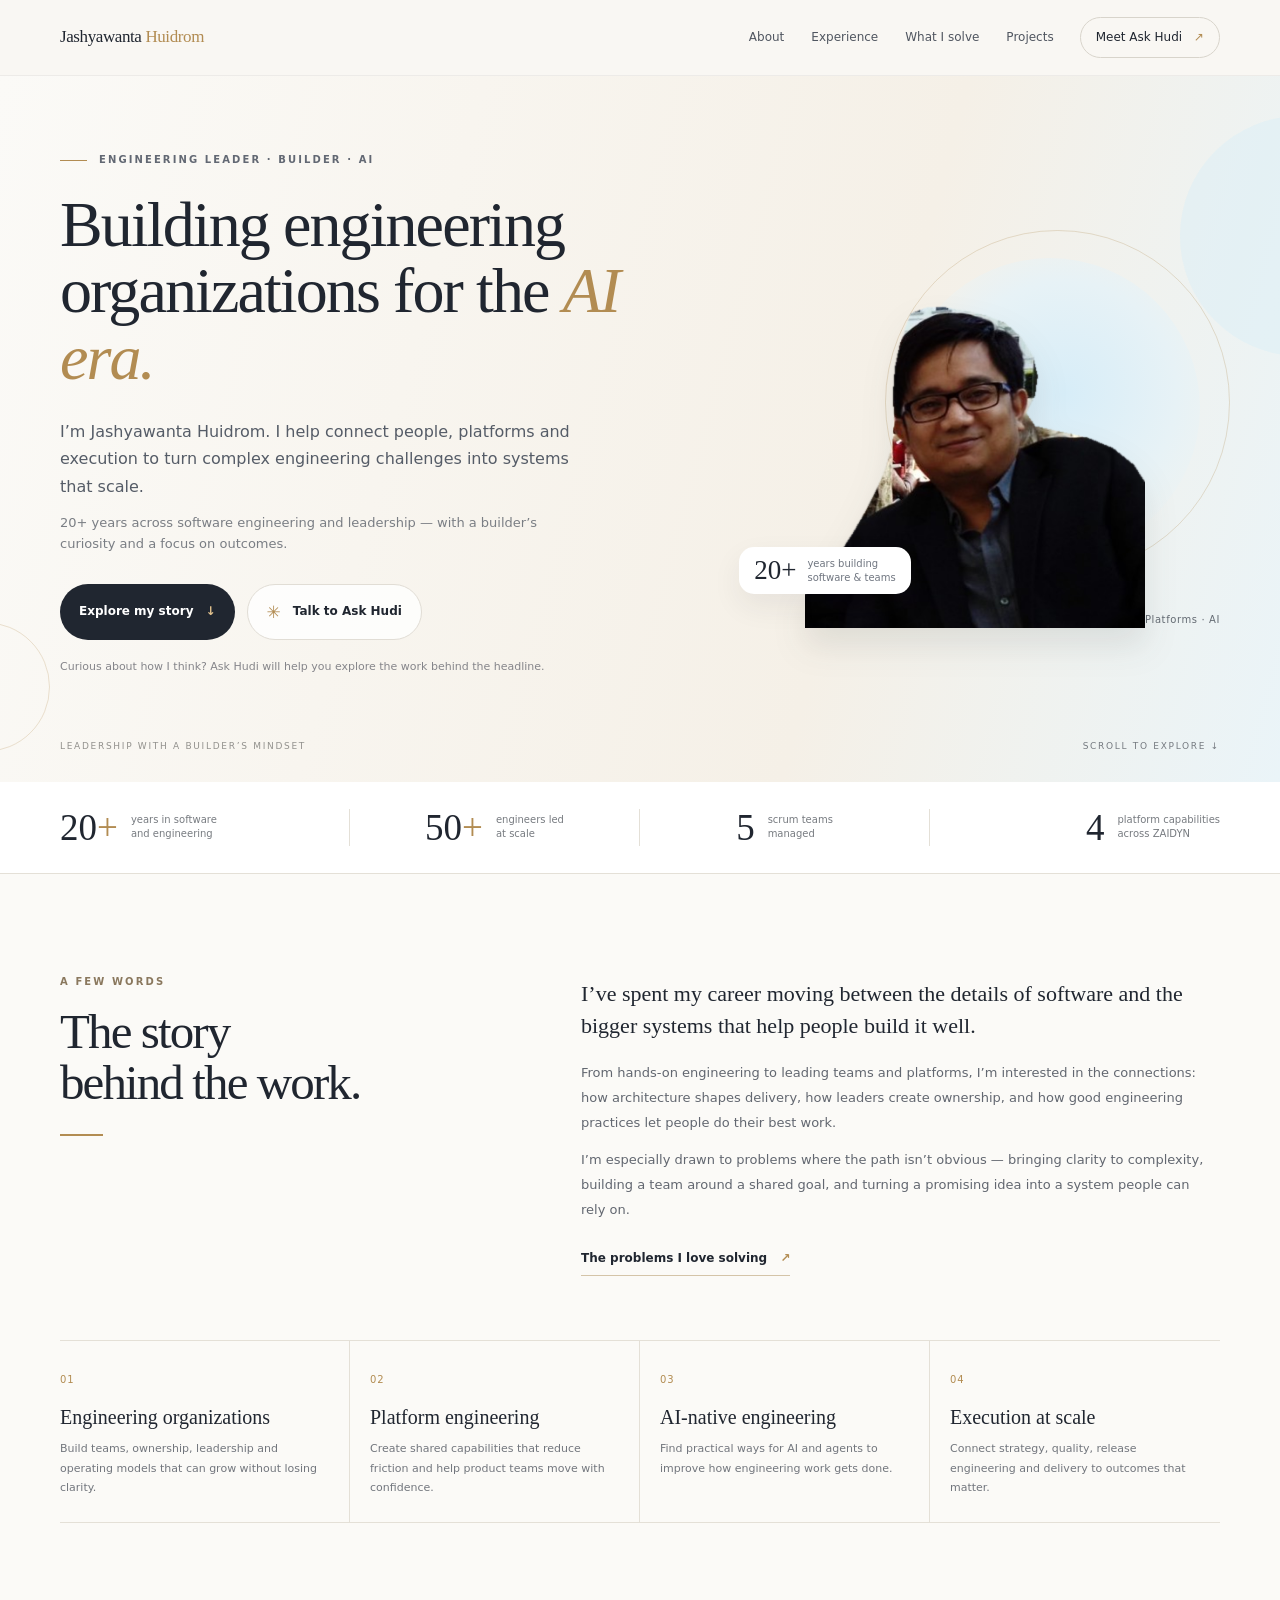
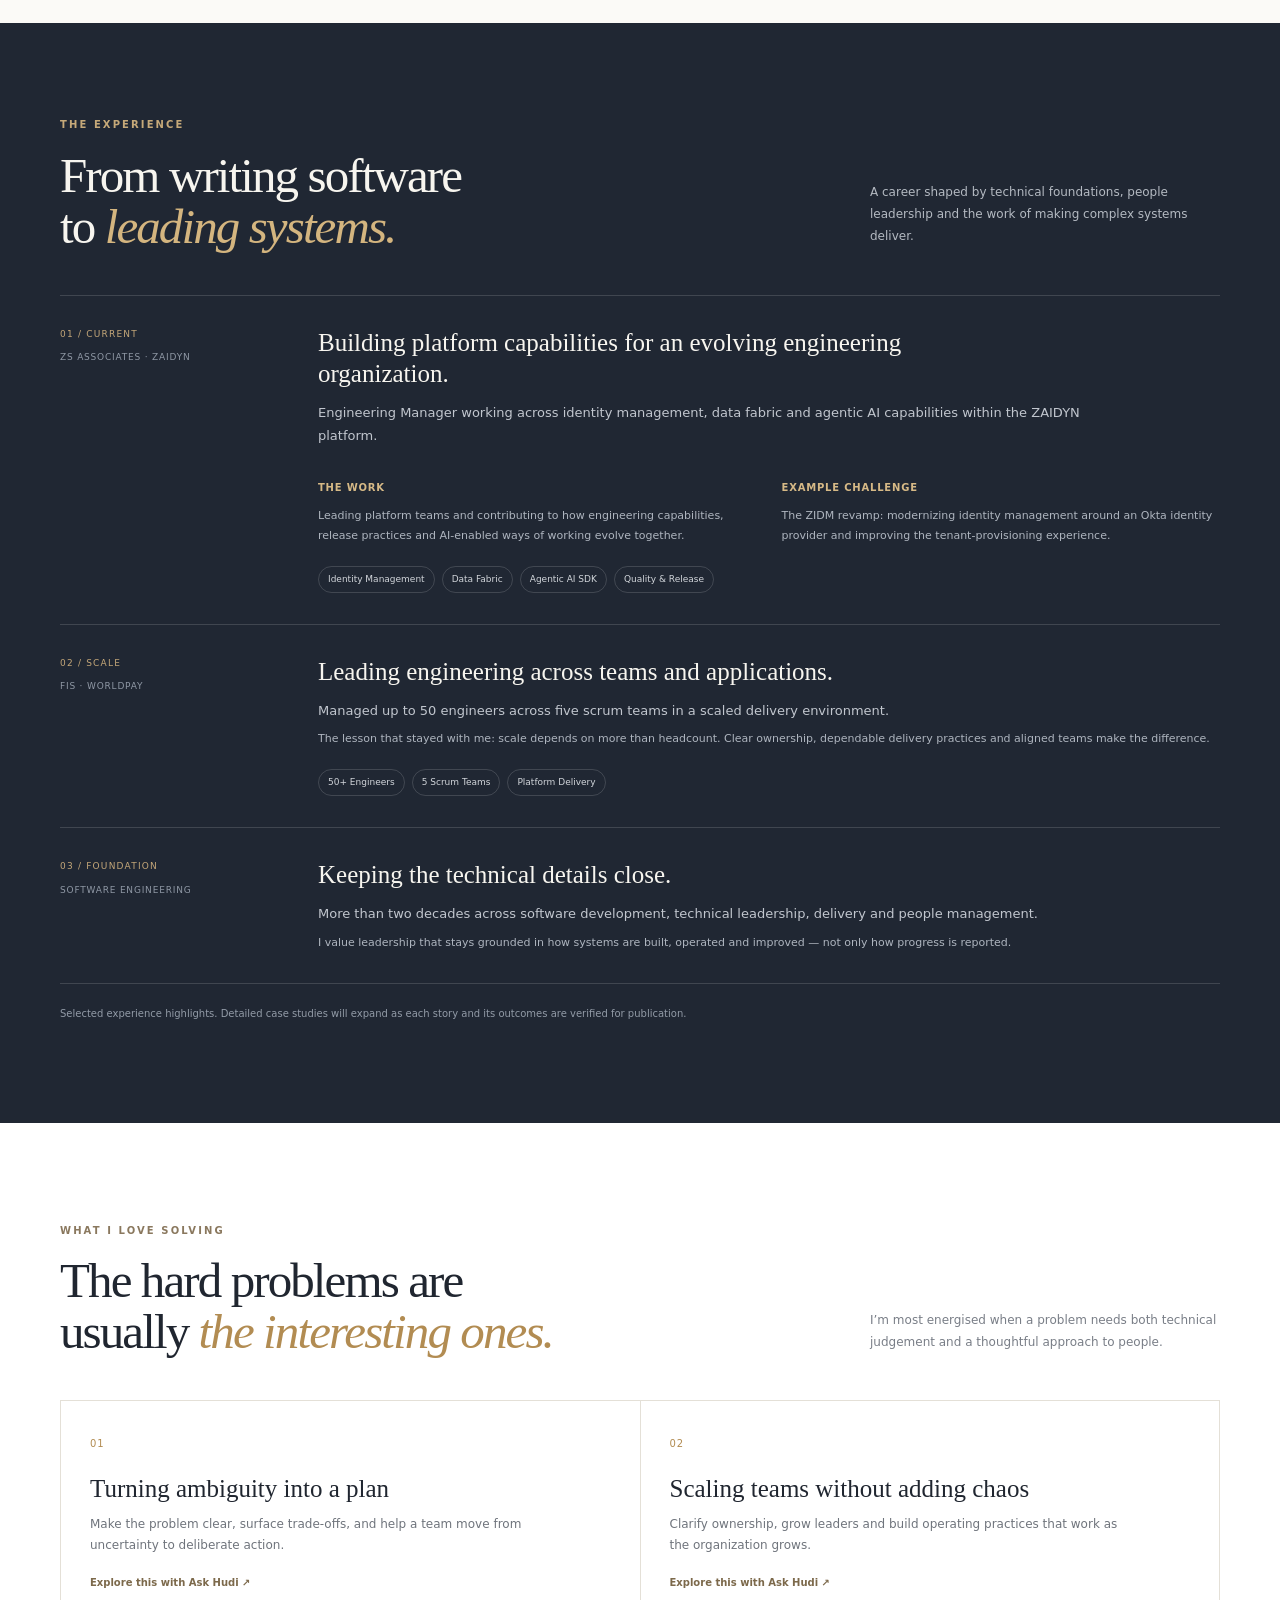
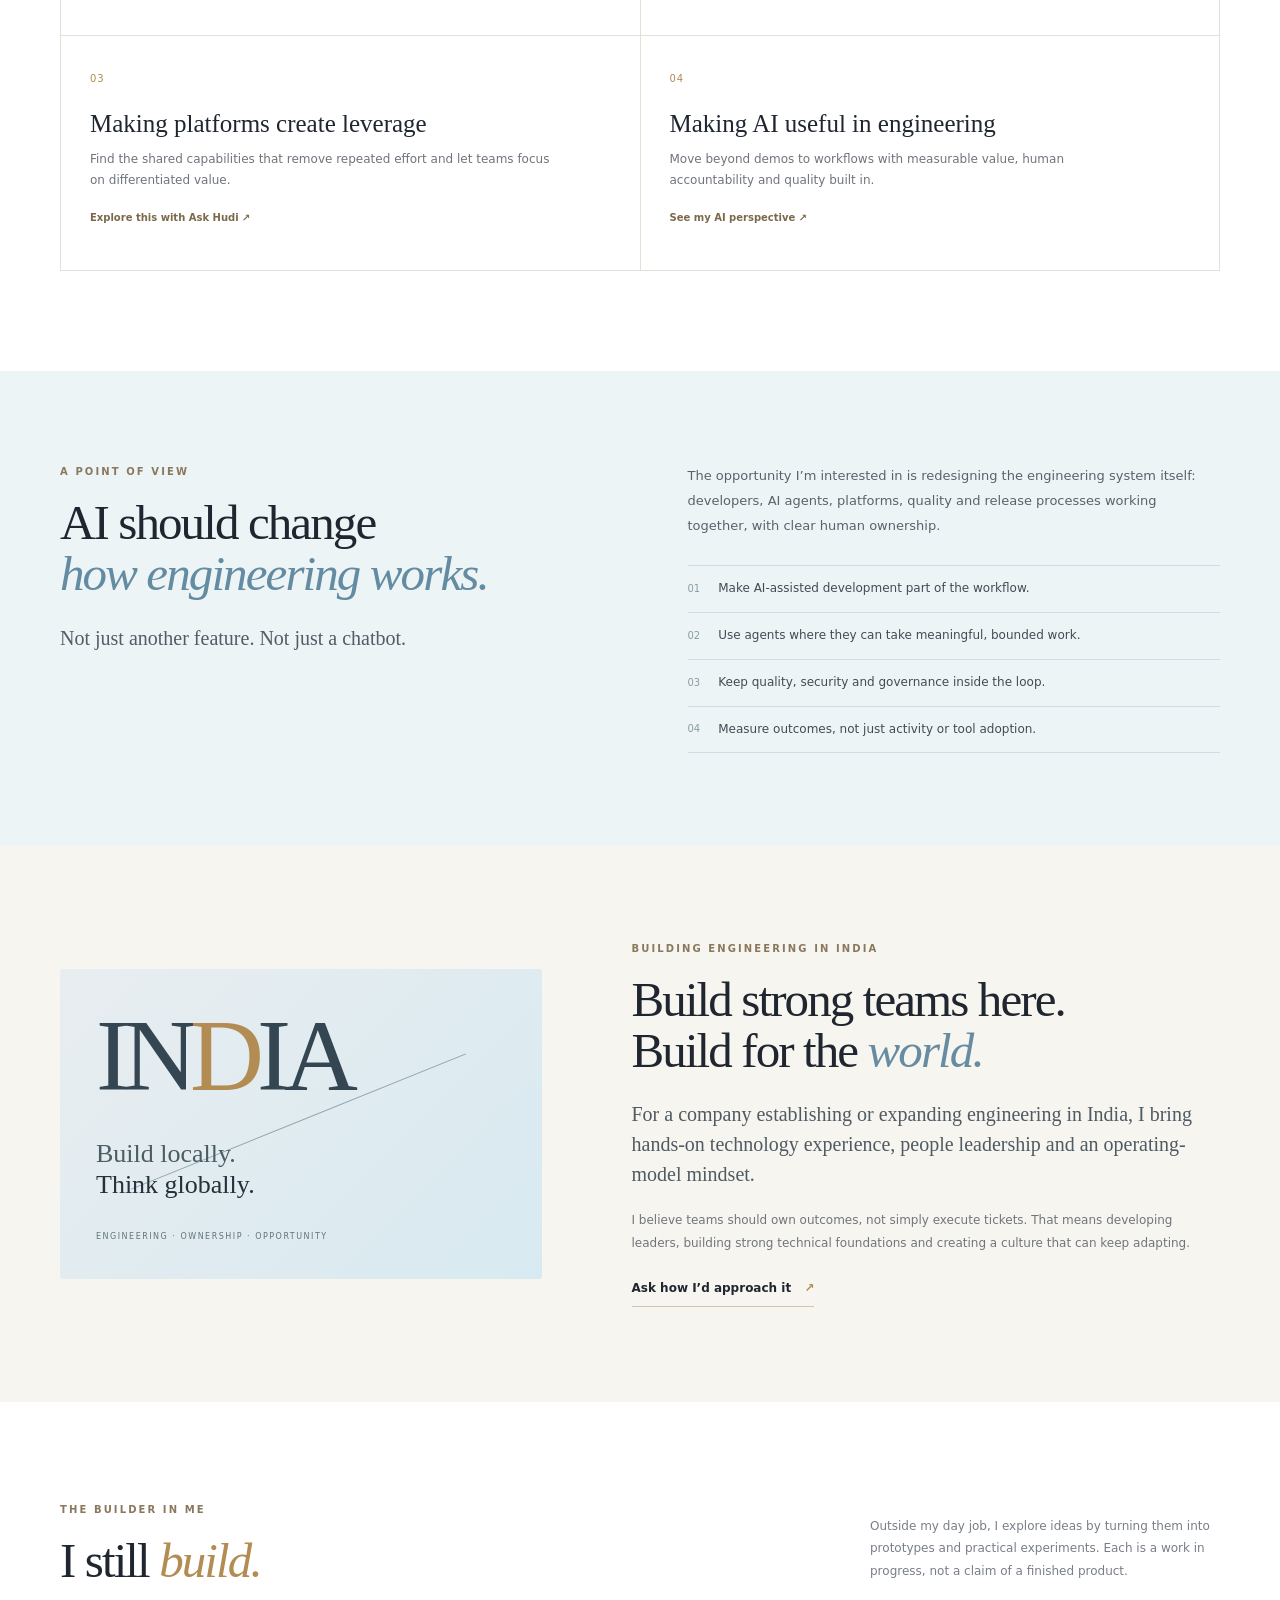
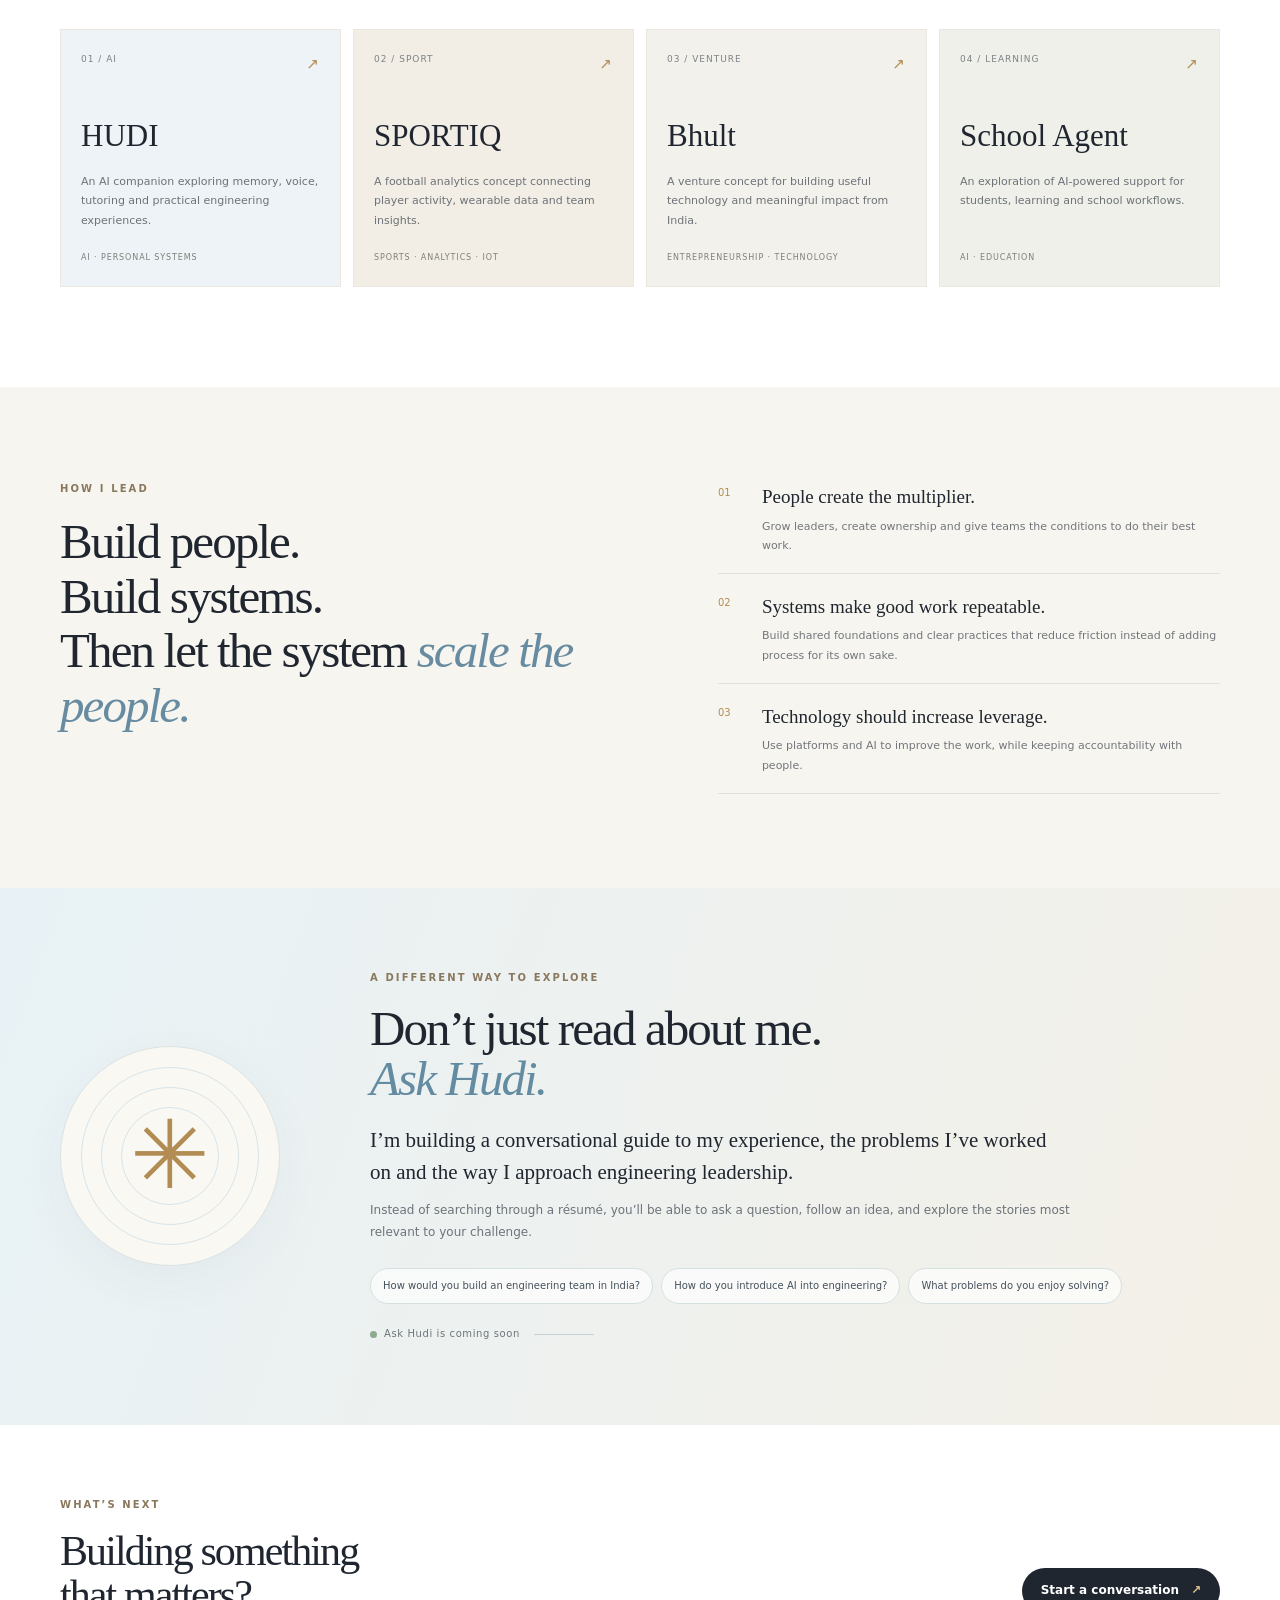
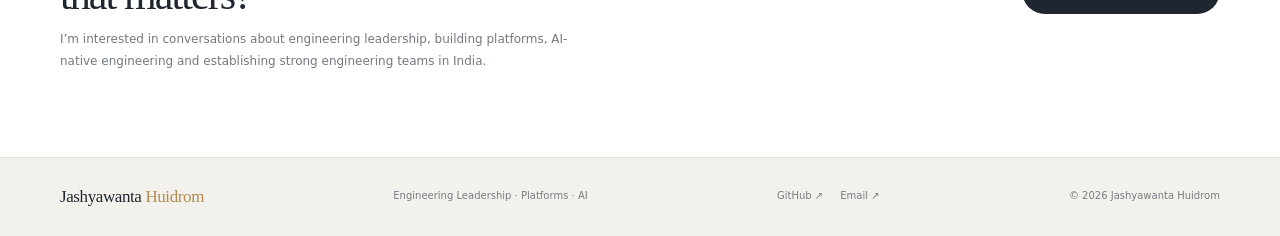
==== commit 7c668bb9: "Update huidrom.com - Phase 4" ====
--- a/public/index.html
+++ b/public/index.html
@@ -7,7 +7,7 @@
   <meta name="theme-color" content="#f7f5ef">
   <meta name="description" content="Jashyawanta Huidrom — engineering leader building teams, platforms and AI-native engineering systems.">
   <title>Jashyawanta Huidrom — Engineering Leadership</title>
-  <link rel="stylesheet" href="styles.css?v=4-editorial">
+  <link rel="stylesheet" href="styles.css?v=4-editorial-small-portrait">
 </head>
 <body>
 <header class="site-header">
--- a/public/styles.css
+++ b/public/styles.css
@@ -1,4 +1,4 @@
-:root{--paper:#f7f5ef;--paper2:#fbfaf7;--ink:#202630;--muted:#656a72;--gold:#b28c52;--blue:#dcecf5;--line:#e4e0d7;--navy:#202733;--white:#fff;--serif:Georgia,'Times New Roman',serif;--sans:Inter,ui-sans-serif,system-ui,-apple-system,BlinkMacSystemFont,'Segoe UI',sans-serif}*{box-sizing:border-box}html{scroll-behavior:smooth;scroll-padding-top:90px}body{margin:0;background:var(--paper2);color:var(--ink);font-family:var(--sans);line-height:1.65;-webkit-font-smoothing:antialiased}a{color:inherit;text-decoration:none}.shell{width:min(1160px,calc(100% - 64px));margin:0 auto}.site-header{height:76px;position:sticky;top:0;z-index:20;background:rgba(249,247,242,.92);backdrop-filter:blur(14px);border-bottom:1px solid rgba(32,38,48,.06)}.nav-wrap{height:100%;display:flex;align-items:center;justify-content:space-between;gap:26px}.wordmark{font-family:var(--serif);font-size:17px;letter-spacing:-.4px;white-space:nowrap}.wordmark span{color:var(--gold)}.nav-links{display:flex;gap:27px;margin-left:auto}.nav-links a,.nav-cta{font-size:12px;color:#505660;transition:color .2s}.nav-links a:hover,.nav-cta:hover{color:var(--gold)}.nav-cta{border:1px solid #d8d4cb;border-radius:999px;padding:10px 15px;color:var(--ink)}.nav-cta span{color:var(--gold);margin-left:8px}.menu-toggle{display:none;background:none;border:0;font-size:22px;color:var(--ink)}.hero{position:relative;overflow:hidden;background:linear-gradient(105deg,#fbfaf7 0%,#f5f0e7 66%,#eaf4f8 100%);min-height:610px;padding:76px 0 28px}.hero-layout{display:grid;grid-template-columns:1.12fr .88fr;align-items:center;gap:45px;position:relative;z-index:2}.hero-copy{padding:0 0 28px}.eyebrow,.section-kicker{font-size:10px;letter-spacing:2.1px;font-weight:600;color:#8a785e;margin:0 0 23px}.eyebrow{display:flex;align-items:center;gap:12px;color:#626873}.eyebrow-line{width:27px;height:1px;background:var(--gold)}h1,h2{font-family:var(--serif);font-weight:400;letter-spacing:-1.9px;line-height:1.04;margin:0}h1{font-size:clamp(42px,5vw,65px);max-width:660px}h1 em,h2 em{font-weight:400;color:var(--gold)}.hero-lede{font-size:16px;line-height:1.7;color:#555c67;max-width:540px;margin:27px 0 12px}.hero-support{font-size:13px;color:#7a7e84;max-width:500px;margin:0}.hero-actions{display:flex;gap:12px;flex-wrap:wrap;margin-top:29px}.button{display:inline-flex;align-items:center;gap:12px;border-radius:999px;padding:13px 19px;font-size:12px;font-weight:600;transition:transform .2s,box-shadow .2s}.button:hover{transform:translateY(-2px);box-shadow:0 8px 24px #1c263011}.button-dark{background:var(--ink);color:#fff}.button-dark span{color:#e1c18d}.button-light{background:rgba(255,255,255,.8);border:1px solid #e1ddd5;color:var(--ink)}.chat-icon{color:var(--gold);font-size:17px}.hero-note{font-size:11px;color:#85858a;margin-top:18px}.portrait-stage{height:435px;position:relative;display:flex;align-items:flex-end;justify-content:center;isolation:isolate}.portrait-halo{position:absolute;width:360px;height:360px;border-radius:50%;right:4%;top:20px;background:radial-gradient(circle at 55% 45%,#d7edf8 0,#e7f2f6 48%,rgba(237,244,244,.15) 70%);z-index:-2}.portrait-ring{position:absolute;width:410px;height:410px;border:1px solid rgba(179,146,91,.27);border-radius:50%;right:-2%;top:-8px;z-index:-1}.portrait{position:relative;width:min(100%,430px);height:430px;object-fit:contain;object-position:center bottom;filter:drop-shadow(0 18px 16px rgba(41,46,52,.10));z-index:1}.portrait-note{position:absolute;left:2%;bottom:34px;background:#fff;border-radius:15px;padding:10px 15px;box-shadow:0 12px 30px #27303b12;display:flex;align-items:center;gap:11px;z-index:3}.portrait-note strong{font-family:var(--serif);font-size:27px;font-weight:400;line-height:1}.portrait-note span{font-size:10px;line-height:1.35;color:#707680}.portrait-caption{position:absolute;right:0;bottom:0;font-size:10px;letter-spacing:.6px;color:#646b73}.status-dot{display:inline-block;width:7px;height:7px;border-radius:50%;background:#8caa8c;margin-right:7px}.hero-orb{position:absolute;border-radius:50%;pointer-events:none}.orb-one{width:240px;height:240px;right:-140px;top:40px;background:#d8edf7;opacity:.45}.orb-two{width:130px;height:130px;left:-80px;bottom:30px;border:1px solid #d7c4a4;opacity:.5}.hero-bottom{display:flex;justify-content:space-between;align-items:center;margin-top:24px;font-size:9px;letter-spacing:1.7px;color:#92918d}.scroll-cue{color:#757a80}.proof-strip{background:#fff;border-bottom:1px solid var(--line)}.proof-grid{display:grid;grid-template-columns:repeat(4,1fr);padding:27px 0}.proof-grid>div{display:flex;align-items:center;justify-content:center;gap:13px;border-right:1px solid var(--line)}.proof-grid>div:first-child{justify-content:flex-start}.proof-grid>div:last-child{border:0;justify-content:flex-end}.proof-grid strong{font-family:var(--serif);font-weight:400;font-size:37px;line-height:1;color:var(--ink)}.proof-grid strong span{color:var(--gold)}.proof-grid p{font-size:10px;line-height:1.45;color:#777b80;margin:0}.section{padding:100px 0}.story-section{background:var(--paper2)}.story-grid{display:grid;grid-template-columns:.8fr 1.2fr;gap:95px}.section-kicker{margin-bottom:17px}.section-intro h2,.section-heading h2,.story-grid h2,.ai-section h2,.india-copy h2,.leadership-layout h2,.ask-copy h2,.contact-layout h2{font-size:clamp(36px,4vw,49px)}.gold-rule{width:43px;height:2px;background:var(--gold);margin-top:25px}.story-copy{max-width:630px;padding-top:4px}.story-lede{font-family:var(--serif);font-size:22px;line-height:1.45;margin:0 0 20px}.story-copy p:not(.story-lede){font-size:13px;color:#626770;line-height:1.9}.text-link{display:inline-flex;align-items:center;gap:13px;font-size:12px;font-weight:600;margin-top:13px;border-bottom:1px solid #d4c4a8;padding-bottom:7px}.text-link span{color:var(--gold)}.capability-grid{display:grid;grid-template-columns:repeat(4,1fr);margin-top:64px;border-top:1px solid var(--line);border-bottom:1px solid var(--line)}.capability{padding:24px 20px 24px 0;border-right:1px solid var(--line)}.capability:not(:first-child){padding-left:20px}.capability:last-child{border-right:0}.cap-number{font-size:10px;letter-spacing:1px;color:var(--gold)}.capability h3{font-family:var(--serif);font-weight:400;font-size:20px;line-height:1.2;margin:13px 0 10px}.capability p{font-size:11px;color:#72767d;line-height:1.8;margin:0}.experience-section{padding:94px 0 100px;background:var(--navy);color:#f7f5ef}.section-heading{display:flex;justify-content:space-between;align-items:flex-end;gap:45px;margin-bottom:42px}.section-heading h2{font-size:clamp(36px,4vw,49px)}.light-heading .section-kicker{color:#c6a979}.light-heading h2 em{color:#d4b57f}.heading-aside{max-width:350px;font-size:12px;line-height:1.85;color:#797e87;margin:0 0 5px}.light-heading .heading-aside{color:#b4bac2}.experience-list{border-top:1px solid #ffffff24}.experience-card{display:grid;grid-template-columns:220px 1fr;gap:38px;padding:31px 0;border-bottom:1px solid #ffffff24}.experience-meta{display:flex;flex-direction:column;gap:9px;font-size:9px;letter-spacing:1.2px;color:#c4a779}.experience-meta span+span{color:#8f98a5;letter-spacing:.8px}.experience-content h3{font-family:var(--serif);font-size:25px;font-weight:400;line-height:1.25;max-width:700px;margin:0 0 12px}.experience-summary{font-size:13px;color:#c1c6ce;line-height:1.8;max-width:790px;margin:0}.experience-details{display:grid;grid-template-columns:1fr 1fr;gap:25px;margin-top:25px}.experience-details b{font-size:10px;color:#d6b986;letter-spacing:.8px;text-transform:uppercase}.experience-details p,.experience-detail-line{font-size:11px;line-height:1.8;color:#aeb5bf;margin:7px 0 0}.tag-row{display:flex;gap:7px;flex-wrap:wrap;margin-top:20px}.tag-row span{font-size:9px;border:1px solid #ffffff26;border-radius:99px;padding:5px 9px;color:#d2d6db}.disclosure-note{font-size:10px;color:#929ba7;margin:22px 0 0}.problem-section{background:#fff}.problem-grid{display:grid;grid-template-columns:repeat(2,1fr);border-top:1px solid var(--line);border-left:1px solid var(--line)}.problem-card{padding:28px 29px 25px;border-right:1px solid var(--line);border-bottom:1px solid var(--line);min-height:235px;transition:background .2s}.problem-card:hover{background:#faf8f2}.problem-card>span{font-size:10px;color:var(--gold);letter-spacing:1px}.problem-card h3{font-family:var(--serif);font-size:25px;line-height:1.2;font-weight:400;max-width:360px;margin:18px 0 10px}.problem-card p{font-size:12px;color:#6f747c;max-width:460px;line-height:1.8;margin:0}.problem-card a{display:inline-block;margin-top:18px;font-size:10px;font-weight:600;color:#7c694b}.ai-section{background:#edf4f6;padding:93px 0}.ai-layout{display:grid;grid-template-columns:1fr 1fr;gap:95px}.ai-section h2 em{color:#638ba1}.ai-lede{font-family:var(--serif);font-size:20px;color:#525c64;margin-top:22px}.ai-copy>p{font-size:13px;line-height:1.9;color:#59636b;margin:0 0 27px}.ai-principles{border-top:1px solid #cfdee3}.ai-principles>div{display:flex;gap:18px;align-items:center;border-bottom:1px solid #cfdee3;padding:13px 0}.ai-principles span{font-size:10px;color:#8a9da5}.ai-principles p{font-size:12px;margin:0;color:#404c54}.india-section{padding:95px 0;background:var(--paper)}.india-layout{display:grid;grid-template-columns:.9fr 1.1fr;align-items:center;gap:90px}.india-art{min-height:310px;background:linear-gradient(135deg,#e8edf0,#d8eaf1);border-radius:3px;position:relative;overflow:hidden;padding:36px;display:flex;flex-direction:column;justify-content:space-between}.india-giant{font-family:var(--serif);font-size:clamp(65px,8vw,105px);letter-spacing:-7px;color:#354653;line-height:1}.india-giant span{color:#b28c52}.india-art-line{height:1px;background:#8da3ad;width:75%;position:absolute;top:49%;left:12%;transform:rotate(-22deg)}.india-art p{font-family:var(--serif);font-size:26px;line-height:1.2;margin:0;color:#4c5c65;z-index:1}.india-art p strong{color:#24303a;font-weight:400}.india-art small{font-size:8px;letter-spacing:1.5px;color:#61737c}.india-copy h2{margin-bottom:22px}.india-copy h2 em{color:#678ba0}.india-lede{font-family:var(--serif);font-size:20px;line-height:1.5;color:#4f5a63}.india-copy>p:not(.section-kicker):not(.india-lede){font-size:12px;line-height:1.9;color:#70757c}.projects-section{background:#fff}.project-grid{display:grid;grid-template-columns:repeat(4,1fr);gap:12px}.project-card{min-height:255px;padding:22px 20px;display:flex;flex-direction:column;background:#f3f1eb;border:1px solid #ebe7de;transition:transform .2s}.project-card:hover{transform:translateY(-4px)}.project-hudi{background:#edf3f6}.project-sport{background:#f2eee5}.project-bhult{background:#f3f1ec}.project-school{background:#eef0e9}.project-top{display:flex;justify-content:space-between;font-size:9px;letter-spacing:1px;color:#7d8286}.project-top span+span{color:var(--gold);font-size:15px}.project-card h3{font-family:var(--serif);font-weight:400;font-size:31px;margin:34px 0 10px}.project-card p{font-size:11px;color:#6d7278;line-height:1.8;margin:0}.project-foot{font-size:8px;letter-spacing:.9px;color:#7e7f7c;margin-top:auto;padding-top:20px}.leadership-section{background:var(--paper);padding:94px 0}.leadership-layout{display:grid;grid-template-columns:1fr .9fr;gap:100px}.leadership-layout h2{line-height:1.12}.leadership-layout h2 em{color:#678ba0}.leadership-points article{display:grid;grid-template-columns:32px 1fr;gap:12px;border-bottom:1px solid var(--line);padding:17px 0}.leadership-points article:first-child{padding-top:0}.leadership-points article>span{font-size:10px;color:var(--gold);padding-top:4px}.leadership-points h3{font-family:var(--serif);font-weight:400;font-size:19px;margin:0 0 4px}.leadership-points p{font-size:11px;line-height:1.8;color:#72767c;margin:0}.ask-section{padding:82px 0;background:linear-gradient(110deg,#e8f2f6,#f4f0e7);overflow:hidden}.ask-layout{display:grid;grid-template-columns:240px 1fr;gap:70px;align-items:center}.ask-symbol{height:220px;width:220px;border-radius:50%;background:#f9f8f3;border:1px solid #dce3e3;position:relative;display:grid;place-items:center;box-shadow:0 15px 50px #44515c0b}.ask-symbol span{font-family:var(--serif);font-size:95px;color:#b28c52;z-index:2}.ask-symbol i{position:absolute;inset:20px;border:1px solid #d7e4e9;border-radius:50%}.ask-symbol i:nth-of-type(2){inset:40px}.ask-symbol i:nth-of-type(3){inset:60px}.ask-copy h2 em{color:#638ba1}.ask-lede{font-family:var(--serif);font-size:21px;line-height:1.5;max-width:700px;margin:20px 0 12px}.ask-copy>p:not(.section-kicker):not(.ask-lede){font-size:12px;color:#6c737a;line-height:1.8;max-width:700px}.question-chips{display:flex;gap:8px;flex-wrap:wrap;margin:24px 0 22px}.question-chips span{font-size:10px;color:#45515b;background:#ffffffa8;border:1px solid #d7e0e1;border-radius:999px;padding:9px 12px}.coming-soon{display:flex;align-items:center;font-size:10px;letter-spacing:.6px;color:#6b757a}.coming-line{height:1px;width:60px;background:#c4d1d5;margin-left:14px}.contact-section{padding:72px 0;background:#fff}.contact-layout{display:flex;align-items:center;justify-content:space-between;gap:50px}.contact-layout h2{font-size:42px}.contact-layout p:not(.section-kicker){font-size:12px;line-height:1.8;color:#747980;max-width:530px}.site-footer{padding:25px 0;background:#f3f1eb;border-top:1px solid var(--line)}.footer-layout{display:flex;align-items:center;justify-content:space-between;gap:20px}.footer-layout>span,.footer-layout small,.footer-layout>div a{font-size:10px;color:#777c82}.footer-layout>div{display:flex;gap:17px}.footer-layout small{white-space:nowrap}
-@media(max-width:900px){.shell{width:min(100% - 42px,720px)}.hero{padding-top:55px}.hero-layout{grid-template-columns:1fr .8fr;gap:20px}.portrait-stage{height:365px}.portrait{height:365px}.portrait-halo{width:280px;height:280px}.portrait-ring{width:320px;height:320px}.portrait-note{left:0;bottom:27px}.nav-links{gap:14px}.nav-links a{font-size:11px}.wordmark{font-size:15px}.story-grid,.ai-layout,.india-layout,.leadership-layout{gap:45px}.experience-card{grid-template-columns:155px 1fr;gap:24px}.project-grid{grid-template-columns:repeat(2,1fr)}.project-card{min-height:220px}.ask-layout{grid-template-columns:170px 1fr;gap:35px}.ask-symbol{width:165px;height:165px}.ask-symbol span{font-size:72px}.proof-grid strong{font-size:32px}.proof-grid p{font-size:9px}}
-@media(max-width:640px){html{scroll-padding-top:72px}.shell{width:calc(100% - 36px)}.site-header{height:66px}.nav-wrap{gap:10px}.wordmark{font-size:15px}.menu-toggle{display:block;margin-left:auto;cursor:pointer}.nav-links{display:none;position:absolute;top:65px;left:0;right:0;background:#faf8f3;padding:18px;box-shadow:0 12px 22px #0000000a;flex-direction:column;gap:16px}.nav-links.open{display:flex}.nav-links a{font-size:13px}.nav-cta{font-size:10px;padding:9px 11px}.hero{padding:44px 0 20px}.hero-layout{grid-template-columns:1fr;gap:10px}.hero-copy{padding-bottom:0}.eyebrow{font-size:9px;letter-spacing:1.5px;margin-bottom:17px}h1{font-size:clamp(42px,11vw,56px);letter-spacing:-1.5px}.hero-lede{font-size:14px;margin-top:19px}.hero-support{font-size:12px}.hero-actions{margin-top:22px;gap:8px}.button{padding:12px 14px;font-size:11px}.hero-note{font-size:10px}.portrait-stage{height:300px;margin-top:2px}.portrait{height:310px;width:100%;object-position:center bottom}.portrait-halo{width:265px;height:265px;right:5%;top:15px}.portrait-ring{width:290px;height:290px;right:2%;top:4px}.portrait-note{left:0;bottom:20px;padding:8px 11px}.portrait-note strong{font-size:23px}.portrait-caption{font-size:8px;bottom:0}.hero-bottom{margin-top:15px;font-size:7px;letter-spacing:1px}.proof-grid{grid-template-columns:repeat(2,1fr);padding:15px 0;row-gap:17px}.proof-grid>div,.proof-grid>div:first-child,.proof-grid>div:last-child{justify-content:flex-start;border-right:0;padding:4px 8px;gap:10px}.proof-grid strong{font-size:31px}.proof-grid p{font-size:9px}.section{padding:68px 0}.story-grid{grid-template-columns:1fr;gap:25px}.section-intro h2,.section-heading h2,.story-grid h2,.ai-section h2,.india-copy h2,.leadership-layout h2,.ask-copy h2{font-size:39px}.story-lede{font-size:20px}.story-copy p:not(.story-lede){font-size:12px}.capability-grid{grid-template-columns:1fr 1fr;margin-top:42px}.capability{padding:20px 13px 20px 0;border-bottom:1px solid var(--line)}.capability:not(:first-child){padding-left:13px}.capability:nth-child(2){border-right:0}.capability:nth-child(3){padding-left:0}.capability:nth-child(3),.capability:nth-child(4){border-bottom:0}.capability h3{font-size:18px}.capability p{font-size:10px}.experience-section{padding:68px 0}.section-heading{display:block;margin-bottom:30px}.heading-aside{margin-top:18px;font-size:11px}.experience-card{grid-template-columns:1fr;gap:13px;padding:25px 0}.experience-meta{flex-direction:row;justify-content:space-between;gap:10px}.experience-meta span{font-size:8px}.experience-content h3{font-size:23px}.experience-summary{font-size:12px}.experience-details{grid-template-columns:1fr;gap:12px;margin-top:18px}.experience-details p,.experience-detail-line{font-size:11px}.tag-row span{font-size:8px}.problem-grid{grid-template-columns:1fr}.problem-card{padding:24px 20px;min-height:0}.problem-card h3{font-size:23px}.ai-section,.india-section,.leadership-section{padding:68px 0}.ai-layout,.india-layout,.leadership-layout{grid-template-columns:1fr;gap:28px}.ai-lede{font-size:18px}.ai-copy>p{font-size:12px}.ai-principles p{font-size:11px}.india-art{min-height:255px;padding:26px}.india-giant{font-size:80px}.india-copy h2{font-size:38px}.india-lede{font-size:18px}.project-grid{grid-template-columns:1fr 1fr;gap:8px}.project-card{padding:17px 14px;min-height:235px}.project-card h3{font-size:26px;margin-top:30px}.project-card p{font-size:10px}.project-foot{font-size:7px;line-height:1.5}.leadership-layout h2{font-size:38px}.ask-section{padding:62px 0}.ask-layout{grid-template-columns:1fr;gap:25px}.ask-symbol{width:115px;height:115px;margin:0 auto}.ask-symbol span{font-size:54px}.ask-symbol i{inset:12px}.ask-symbol i:nth-of-type(2){inset:24px}.ask-symbol i:nth-of-type(3){inset:36px}.ask-copy h2{font-size:38px}.ask-lede{font-size:18px}.question-chips{gap:6px}.question-chips span{font-size:9px}.contact-section{padding:58px 0}.contact-layout{display:block}.contact-layout h2{font-size:38px}.contact-layout .button{margin-top:12px}.footer-layout{flex-wrap:wrap;justify-content:space-between}.footer-layout>span{order:3;width:100%}.footer-layout small{font-size:9px}.footer-layout>div{gap:12px}}
+:root{--paper:#f7f5ef;--paper2:#fbfaf7;--ink:#202630;--muted:#656a72;--gold:#b28c52;--blue:#dcecf5;--line:#e4e0d7;--navy:#202733;--white:#fff;--serif:Georgia,'Times New Roman',serif;--sans:Inter,ui-sans-serif,system-ui,-apple-system,BlinkMacSystemFont,'Segoe UI',sans-serif}*{box-sizing:border-box}html{scroll-behavior:smooth;scroll-padding-top:90px}body{margin:0;background:var(--paper2);color:var(--ink);font-family:var(--sans);line-height:1.65;-webkit-font-smoothing:antialiased}a{color:inherit;text-decoration:none}.shell{width:min(1160px,calc(100% - 64px));margin:0 auto}.site-header{height:76px;position:sticky;top:0;z-index:20;background:rgba(249,247,242,.92);backdrop-filter:blur(14px);border-bottom:1px solid rgba(32,38,48,.06)}.nav-wrap{height:100%;display:flex;align-items:center;justify-content:space-between;gap:26px}.wordmark{font-family:var(--serif);font-size:17px;letter-spacing:-.4px;white-space:nowrap}.wordmark span{color:var(--gold)}.nav-links{display:flex;gap:27px;margin-left:auto}.nav-links a,.nav-cta{font-size:12px;color:#505660;transition:color .2s}.nav-links a:hover,.nav-cta:hover{color:var(--gold)}.nav-cta{border:1px solid #d8d4cb;border-radius:999px;padding:10px 15px;color:var(--ink)}.nav-cta span{color:var(--gold);margin-left:8px}.menu-toggle{display:none;background:none;border:0;font-size:22px;color:var(--ink)}.hero{position:relative;overflow:hidden;background:linear-gradient(105deg,#fbfaf7 0%,#f5f0e7 66%,#eaf4f8 100%);min-height:610px;padding:76px 0 28px}.hero-layout{display:grid;grid-template-columns:1.12fr .88fr;align-items:center;gap:45px;position:relative;z-index:2}.hero-copy{padding:0 0 28px}.eyebrow,.section-kicker{font-size:10px;letter-spacing:2.1px;font-weight:600;color:#8a785e;margin:0 0 23px}.eyebrow{display:flex;align-items:center;gap:12px;color:#626873}.eyebrow-line{width:27px;height:1px;background:var(--gold)}h1,h2{font-family:var(--serif);font-weight:400;letter-spacing:-1.9px;line-height:1.04;margin:0}h1{font-size:clamp(42px,5vw,65px);max-width:660px}h1 em,h2 em{font-weight:400;color:var(--gold)}.hero-lede{font-size:16px;line-height:1.7;color:#555c67;max-width:540px;margin:27px 0 12px}.hero-support{font-size:13px;color:#7a7e84;max-width:500px;margin:0}.hero-actions{display:flex;gap:12px;flex-wrap:wrap;margin-top:29px}.button{display:inline-flex;align-items:center;gap:12px;border-radius:999px;padding:13px 19px;font-size:12px;font-weight:600;transition:transform .2s,box-shadow .2s}.button:hover{transform:translateY(-2px);box-shadow:0 8px 24px #1c263011}.button-dark{background:var(--ink);color:#fff}.button-dark span{color:#e1c18d}.button-light{background:rgba(255,255,255,.8);border:1px solid #e1ddd5;color:var(--ink)}.chat-icon{color:var(--gold);font-size:17px}.hero-note{font-size:11px;color:#85858a;margin-top:18px}.portrait-stage{height:390px;position:relative;display:flex;align-items:flex-end;justify-content:center;isolation:isolate}.portrait-halo{position:absolute;width:300px;height:300px;border-radius:50%;right:4%;top:20px;background:radial-gradient(circle at 55% 45%,#d7edf8 0,#e7f2f6 48%,rgba(237,244,244,.15) 70%);z-index:-2}.portrait-ring{position:absolute;width:345px;height:345px;border:1px solid rgba(179,146,91,.27);border-radius:50%;right:-2%;top:-8px;z-index:-1}.portrait{position:relative;width:min(78%,340px);height:350px;object-fit:contain;object-position:center bottom;filter:drop-shadow(0 18px 16px rgba(41,46,52,.10));z-index:1}.portrait-note{position:absolute;left:2%;bottom:34px;background:#fff;border-radius:15px;padding:10px 15px;box-shadow:0 12px 30px #27303b12;display:flex;align-items:center;gap:11px;z-index:3}.portrait-note strong{font-family:var(--serif);font-size:27px;font-weight:400;line-height:1}.portrait-note span{font-size:10px;line-height:1.35;color:#707680}.portrait-caption{position:absolute;right:0;bottom:0;font-size:10px;letter-spacing:.6px;color:#646b73}.status-dot{display:inline-block;width:7px;height:7px;border-radius:50%;background:#8caa8c;margin-right:7px}.hero-orb{position:absolute;border-radius:50%;pointer-events:none}.orb-one{width:240px;height:240px;right:-140px;top:40px;background:#d8edf7;opacity:.45}.orb-two{width:130px;height:130px;left:-80px;bottom:30px;border:1px solid #d7c4a4;opacity:.5}.hero-bottom{display:flex;justify-content:space-between;align-items:center;margin-top:24px;font-size:9px;letter-spacing:1.7px;color:#92918d}.scroll-cue{color:#757a80}.proof-strip{background:#fff;border-bottom:1px solid var(--line)}.proof-grid{display:grid;grid-template-columns:repeat(4,1fr);padding:27px 0}.proof-grid>div{display:flex;align-items:center;justify-content:center;gap:13px;border-right:1px solid var(--line)}.proof-grid>div:first-child{justify-content:flex-start}.proof-grid>div:last-child{border:0;justify-content:flex-end}.proof-grid strong{font-family:var(--serif);font-weight:400;font-size:37px;line-height:1;color:var(--ink)}.proof-grid strong span{color:var(--gold)}.proof-grid p{font-size:10px;line-height:1.45;color:#777b80;margin:0}.section{padding:100px 0}.story-section{background:var(--paper2)}.story-grid{display:grid;grid-template-columns:.8fr 1.2fr;gap:95px}.section-kicker{margin-bottom:17px}.section-intro h2,.section-heading h2,.story-grid h2,.ai-section h2,.india-copy h2,.leadership-layout h2,.ask-copy h2,.contact-layout h2{font-size:clamp(36px,4vw,49px)}.gold-rule{width:43px;height:2px;background:var(--gold);margin-top:25px}.story-copy{max-width:630px;padding-top:4px}.story-lede{font-family:var(--serif);font-size:22px;line-height:1.45;margin:0 0 20px}.story-copy p:not(.story-lede){font-size:13px;color:#626770;line-height:1.9}.text-link{display:inline-flex;align-items:center;gap:13px;font-size:12px;font-weight:600;margin-top:13px;border-bottom:1px solid #d4c4a8;padding-bottom:7px}.text-link span{color:var(--gold)}.capability-grid{display:grid;grid-template-columns:repeat(4,1fr);margin-top:64px;border-top:1px solid var(--line);border-bottom:1px solid var(--line)}.capability{padding:24px 20px 24px 0;border-right:1px solid var(--line)}.capability:not(:first-child){padding-left:20px}.capability:last-child{border-right:0}.cap-number{font-size:10px;letter-spacing:1px;color:var(--gold)}.capability h3{font-family:var(--serif);font-weight:400;font-size:20px;line-height:1.2;margin:13px 0 10px}.capability p{font-size:11px;color:#72767d;line-height:1.8;margin:0}.experience-section{padding:94px 0 100px;background:var(--navy);color:#f7f5ef}.section-heading{display:flex;justify-content:space-between;align-items:flex-end;gap:45px;margin-bottom:42px}.section-heading h2{font-size:clamp(36px,4vw,49px)}.light-heading .section-kicker{color:#c6a979}.light-heading h2 em{color:#d4b57f}.heading-aside{max-width:350px;font-size:12px;line-height:1.85;color:#797e87;margin:0 0 5px}.light-heading .heading-aside{color:#b4bac2}.experience-list{border-top:1px solid #ffffff24}.experience-card{display:grid;grid-template-columns:220px 1fr;gap:38px;padding:31px 0;border-bottom:1px solid #ffffff24}.experience-meta{display:flex;flex-direction:column;gap:9px;font-size:9px;letter-spacing:1.2px;color:#c4a779}.experience-meta span+span{color:#8f98a5;letter-spacing:.8px}.experience-content h3{font-family:var(--serif);font-size:25px;font-weight:400;line-height:1.25;max-width:700px;margin:0 0 12px}.experience-summary{font-size:13px;color:#c1c6ce;line-height:1.8;max-width:790px;margin:0}.experience-details{display:grid;grid-template-columns:1fr 1fr;gap:25px;margin-top:25px}.experience-details b{font-size:10px;color:#d6b986;letter-spacing:.8px;text-transform:uppercase}.experience-details p,.experience-detail-line{font-size:11px;line-height:1.8;color:#aeb5bf;margin:7px 0 0}.tag-row{display:flex;gap:7px;flex-wrap:wrap;margin-top:20px}.tag-row span{font-size:9px;border:1px solid #ffffff26;border-radius:99px;padding:5px 9px;color:#d2d6db}.disclosure-note{font-size:10px;color:#929ba7;margin:22px 0 0}.problem-section{background:#fff}.problem-grid{display:grid;grid-template-columns:repeat(2,1fr);border-top:1px solid var(--line);border-left:1px solid var(--line)}.problem-card{padding:28px 29px 25px;border-right:1px solid var(--line);border-bottom:1px solid var(--line);min-height:235px;transition:background .2s}.problem-card:hover{background:#faf8f2}.problem-card>span{font-size:10px;color:var(--gold);letter-spacing:1px}.problem-card h3{font-family:var(--serif);font-size:25px;line-height:1.2;font-weight:400;max-width:360px;margin:18px 0 10px}.problem-card p{font-size:12px;color:#6f747c;max-width:460px;line-height:1.8;margin:0}.problem-card a{display:inline-block;margin-top:18px;font-size:10px;font-weight:600;color:#7c694b}.ai-section{background:#edf4f6;padding:93px 0}.ai-layout{display:grid;grid-template-columns:1fr 1fr;gap:95px}.ai-section h2 em{color:#638ba1}.ai-lede{font-family:var(--serif);font-size:20px;color:#525c64;margin-top:22px}.ai-copy>p{font-size:13px;line-height:1.9;color:#59636b;margin:0 0 27px}.ai-principles{border-top:1px solid #cfdee3}.ai-principles>div{display:flex;gap:18px;align-items:center;border-bottom:1px solid #cfdee3;padding:13px 0}.ai-principles span{font-size:10px;color:#8a9da5}.ai-principles p{font-size:12px;margin:0;color:#404c54}.india-section{padding:95px 0;background:var(--paper)}.india-layout{display:grid;grid-template-columns:.9fr 1.1fr;align-items:center;gap:90px}.india-art{min-height:310px;background:linear-gradient(135deg,#e8edf0,#d8eaf1);border-radius:3px;position:relative;overflow:hidden;padding:36px;display:flex;flex-direction:column;justify-content:space-between}.india-giant{font-family:var(--serif);font-size:clamp(65px,8vw,105px);letter-spacing:-7px;color:#354653;line-height:1}.india-giant span{color:#b28c52}.india-art-line{height:1px;background:#8da3ad;width:75%;position:absolute;top:49%;left:12%;transform:rotate(-22deg)}.india-art p{font-family:var(--serif);font-size:26px;line-height:1.2;margin:0;color:#4c5c65;z-index:1}.india-art p strong{color:#24303a;font-weight:400}.india-art small{font-size:8px;letter-spacing:1.5px;color:#61737c}.india-copy h2{margin-bottom:22px}.india-copy h2 em{color:#678ba0}.india-lede{font-family:var(--serif);font-size:20px;line-height:1.5;color:#4f5a63}.india-copy>p:not(.section-kicker):not(.india-lede){font-size:12px;line-height:1.9;color:#70757c}.projects-section{background:#fff}.project-grid{display:grid;grid-template-columns:repeat(4,1fr);gap:12px}.project-card{min-height:255px;padding:22px 20px;display:flex;flex-direction:column;background:#f3f1eb;border:1px solid #ebe7de;transition:transform .2s}.project-card:hover{transform:translateY(-4px)}.project-hudi{background:#edf3f6}.project-sport{background:#f2eee5}.project-bhult{background:#f3f1ec}.project-school{background:#eef0e9}.project-top{display:flex;justify-content:space-between;font-size:9px;letter-spacing:1px;color:#7d8286}.project-top span+span{color:var(--gold);font-size:15px}.project-card h3{font-family:var(--serif);font-weight:400;font-size:31px;margin:34px 0 10px}.project-card p{font-size:11px;color:#6d7278;line-height:1.8;margin:0}.project-foot{font-size:8px;letter-spacing:.9px;color:#7e7f7c;margin-top:auto;padding-top:20px}.leadership-section{background:var(--paper);padding:94px 0}.leadership-layout{display:grid;grid-template-columns:1fr .9fr;gap:100px}.leadership-layout h2{line-height:1.12}.leadership-layout h2 em{color:#678ba0}.leadership-points article{display:grid;grid-template-columns:32px 1fr;gap:12px;border-bottom:1px solid var(--line);padding:17px 0}.leadership-points article:first-child{padding-top:0}.leadership-points article>span{font-size:10px;color:var(--gold);padding-top:4px}.leadership-points h3{font-family:var(--serif);font-weight:400;font-size:19px;margin:0 0 4px}.leadership-points p{font-size:11px;line-height:1.8;color:#72767c;margin:0}.ask-section{padding:82px 0;background:linear-gradient(110deg,#e8f2f6,#f4f0e7);overflow:hidden}.ask-layout{display:grid;grid-template-columns:240px 1fr;gap:70px;align-items:center}.ask-symbol{height:220px;width:220px;border-radius:50%;background:#f9f8f3;border:1px solid #dce3e3;position:relative;display:grid;place-items:center;box-shadow:0 15px 50px #44515c0b}.ask-symbol span{font-family:var(--serif);font-size:95px;color:#b28c52;z-index:2}.ask-symbol i{position:absolute;inset:20px;border:1px solid #d7e4e9;border-radius:50%}.ask-symbol i:nth-of-type(2){inset:40px}.ask-symbol i:nth-of-type(3){inset:60px}.ask-copy h2 em{color:#638ba1}.ask-lede{font-family:var(--serif);font-size:21px;line-height:1.5;max-width:700px;margin:20px 0 12px}.ask-copy>p:not(.section-kicker):not(.ask-lede){font-size:12px;color:#6c737a;line-height:1.8;max-width:700px}.question-chips{display:flex;gap:8px;flex-wrap:wrap;margin:24px 0 22px}.question-chips span{font-size:10px;color:#45515b;background:#ffffffa8;border:1px solid #d7e0e1;border-radius:999px;padding:9px 12px}.coming-soon{display:flex;align-items:center;font-size:10px;letter-spacing:.6px;color:#6b757a}.coming-line{height:1px;width:60px;background:#c4d1d5;margin-left:14px}.contact-section{padding:72px 0;background:#fff}.contact-layout{display:flex;align-items:center;justify-content:space-between;gap:50px}.contact-layout h2{font-size:42px}.contact-layout p:not(.section-kicker){font-size:12px;line-height:1.8;color:#747980;max-width:530px}.site-footer{padding:25px 0;background:#f3f1eb;border-top:1px solid var(--line)}.footer-layout{display:flex;align-items:center;justify-content:space-between;gap:20px}.footer-layout>span,.footer-layout small,.footer-layout>div a{font-size:10px;color:#777c82}.footer-layout>div{display:flex;gap:17px}.footer-layout small{white-space:nowrap}
+@media(max-width:900px){.shell{width:min(100% - 42px,720px)}.hero{padding-top:55px}.hero-layout{grid-template-columns:1fr .8fr;gap:20px}.portrait-stage{height:325px}.portrait{width:min(82%,300px);height:315px}.portrait-halo{width:250px;height:250px}.portrait-ring{width:290px;height:290px}.portrait-note{left:0;bottom:27px}.nav-links{gap:14px}.nav-links a{font-size:11px}.wordmark{font-size:15px}.story-grid,.ai-layout,.india-layout,.leadership-layout{gap:45px}.experience-card{grid-template-columns:155px 1fr;gap:24px}.project-grid{grid-template-columns:repeat(2,1fr)}.project-card{min-height:220px}.ask-layout{grid-template-columns:170px 1fr;gap:35px}.ask-symbol{width:165px;height:165px}.ask-symbol span{font-size:72px}.proof-grid strong{font-size:32px}.proof-grid p{font-size:9px}}
+@media(max-width:640px){html{scroll-padding-top:72px}.shell{width:calc(100% - 36px)}.site-header{height:66px}.nav-wrap{gap:10px}.wordmark{font-size:15px}.menu-toggle{display:block;margin-left:auto;cursor:pointer}.nav-links{display:none;position:absolute;top:65px;left:0;right:0;background:#faf8f3;padding:18px;box-shadow:0 12px 22px #0000000a;flex-direction:column;gap:16px}.nav-links.open{display:flex}.nav-links a{font-size:13px}.nav-cta{font-size:10px;padding:9px 11px}.hero{padding:44px 0 20px}.hero-layout{grid-template-columns:1fr;gap:10px}.hero-copy{padding-bottom:0}.eyebrow{font-size:9px;letter-spacing:1.5px;margin-bottom:17px}h1{font-size:clamp(42px,11vw,56px);letter-spacing:-1.5px}.hero-lede{font-size:14px;margin-top:19px}.hero-support{font-size:12px}.hero-actions{margin-top:22px;gap:8px}.button{padding:12px 14px;font-size:11px}.hero-note{font-size:10px}.portrait-stage{height:250px;margin-top:2px}.portrait{height:250px;width:min(76%,270px);object-position:center bottom}.portrait-halo{width:205px;height:205px;right:10%;top:15px}.portrait-ring{width:230px;height:230px;right:7%;top:4px}.portrait-note{left:0;bottom:20px;padding:8px 11px}.portrait-note strong{font-size:23px}.portrait-caption{font-size:8px;bottom:0}.hero-bottom{margin-top:15px;font-size:7px;letter-spacing:1px}.proof-grid{grid-template-columns:repeat(2,1fr);padding:15px 0;row-gap:17px}.proof-grid>div,.proof-grid>div:first-child,.proof-grid>div:last-child{justify-content:flex-start;border-right:0;padding:4px 8px;gap:10px}.proof-grid strong{font-size:31px}.proof-grid p{font-size:9px}.section{padding:68px 0}.story-grid{grid-template-columns:1fr;gap:25px}.section-intro h2,.section-heading h2,.story-grid h2,.ai-section h2,.india-copy h2,.leadership-layout h2,.ask-copy h2{font-size:39px}.story-lede{font-size:20px}.story-copy p:not(.story-lede){font-size:12px}.capability-grid{grid-template-columns:1fr 1fr;margin-top:42px}.capability{padding:20px 13px 20px 0;border-bottom:1px solid var(--line)}.capability:not(:first-child){padding-left:13px}.capability:nth-child(2){border-right:0}.capability:nth-child(3){padding-left:0}.capability:nth-child(3),.capability:nth-child(4){border-bottom:0}.capability h3{font-size:18px}.capability p{font-size:10px}.experience-section{padding:68px 0}.section-heading{display:block;margin-bottom:30px}.heading-aside{margin-top:18px;font-size:11px}.experience-card{grid-template-columns:1fr;gap:13px;padding:25px 0}.experience-meta{flex-direction:row;justify-content:space-between;gap:10px}.experience-meta span{font-size:8px}.experience-content h3{font-size:23px}.experience-summary{font-size:12px}.experience-details{grid-template-columns:1fr;gap:12px;margin-top:18px}.experience-details p,.experience-detail-line{font-size:11px}.tag-row span{font-size:8px}.problem-grid{grid-template-columns:1fr}.problem-card{padding:24px 20px;min-height:0}.problem-card h3{font-size:23px}.ai-section,.india-section,.leadership-section{padding:68px 0}.ai-layout,.india-layout,.leadership-layout{grid-template-columns:1fr;gap:28px}.ai-lede{font-size:18px}.ai-copy>p{font-size:12px}.ai-principles p{font-size:11px}.india-art{min-height:255px;padding:26px}.india-giant{font-size:80px}.india-copy h2{font-size:38px}.india-lede{font-size:18px}.project-grid{grid-template-columns:1fr 1fr;gap:8px}.project-card{padding:17px 14px;min-height:235px}.project-card h3{font-size:26px;margin-top:30px}.project-card p{font-size:10px}.project-foot{font-size:7px;line-height:1.5}.leadership-layout h2{font-size:38px}.ask-section{padding:62px 0}.ask-layout{grid-template-columns:1fr;gap:25px}.ask-symbol{width:115px;height:115px;margin:0 auto}.ask-symbol span{font-size:54px}.ask-symbol i{inset:12px}.ask-symbol i:nth-of-type(2){inset:24px}.ask-symbol i:nth-of-type(3){inset:36px}.ask-copy h2{font-size:38px}.ask-lede{font-size:18px}.question-chips{gap:6px}.question-chips span{font-size:9px}.contact-section{padding:58px 0}.contact-layout{display:block}.contact-layout h2{font-size:38px}.contact-layout .button{margin-top:12px}.footer-layout{flex-wrap:wrap;justify-content:space-between}.footer-layout>span{order:3;width:100%}.footer-layout small{font-size:9px}.footer-layout>div{gap:12px}}
 @media(prefers-reduced-motion:reduce){html{scroll-behavior:auto}*,*::before,*::after{transition:none!important;animation:none!important}}
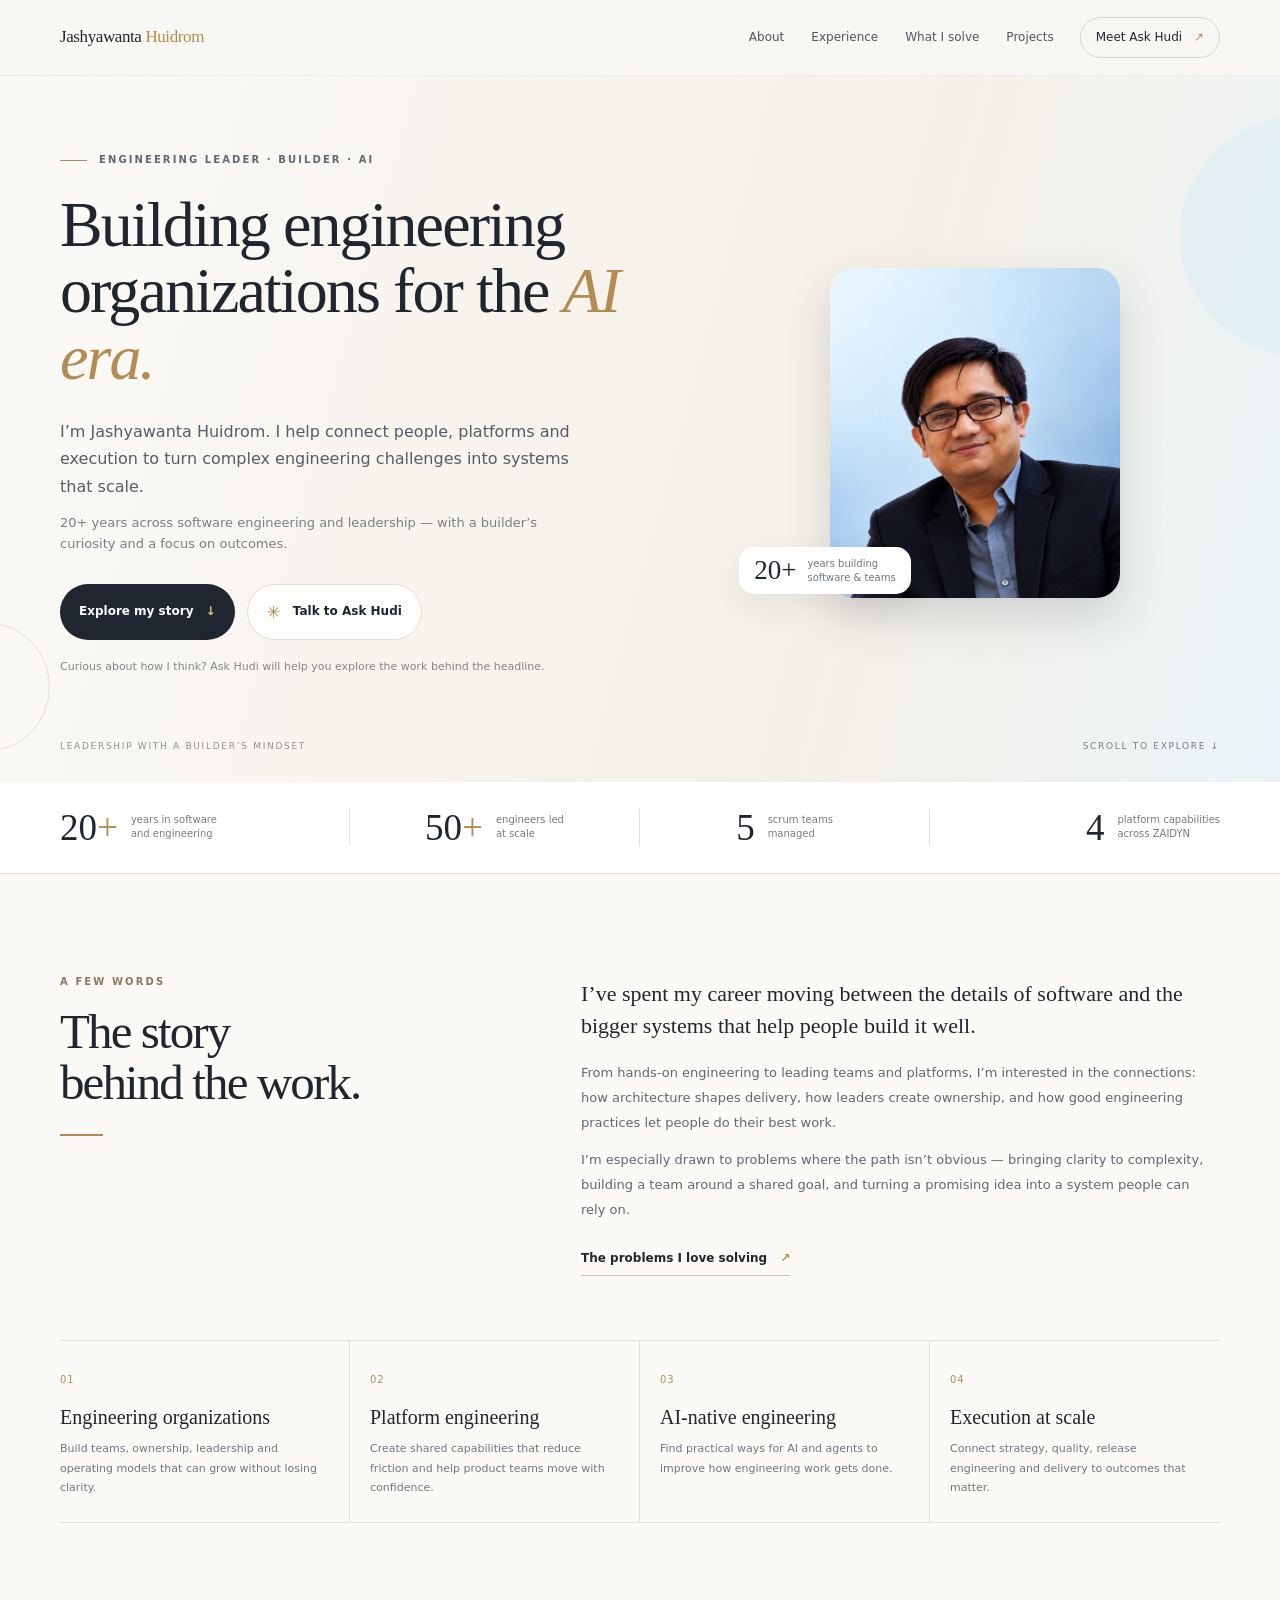
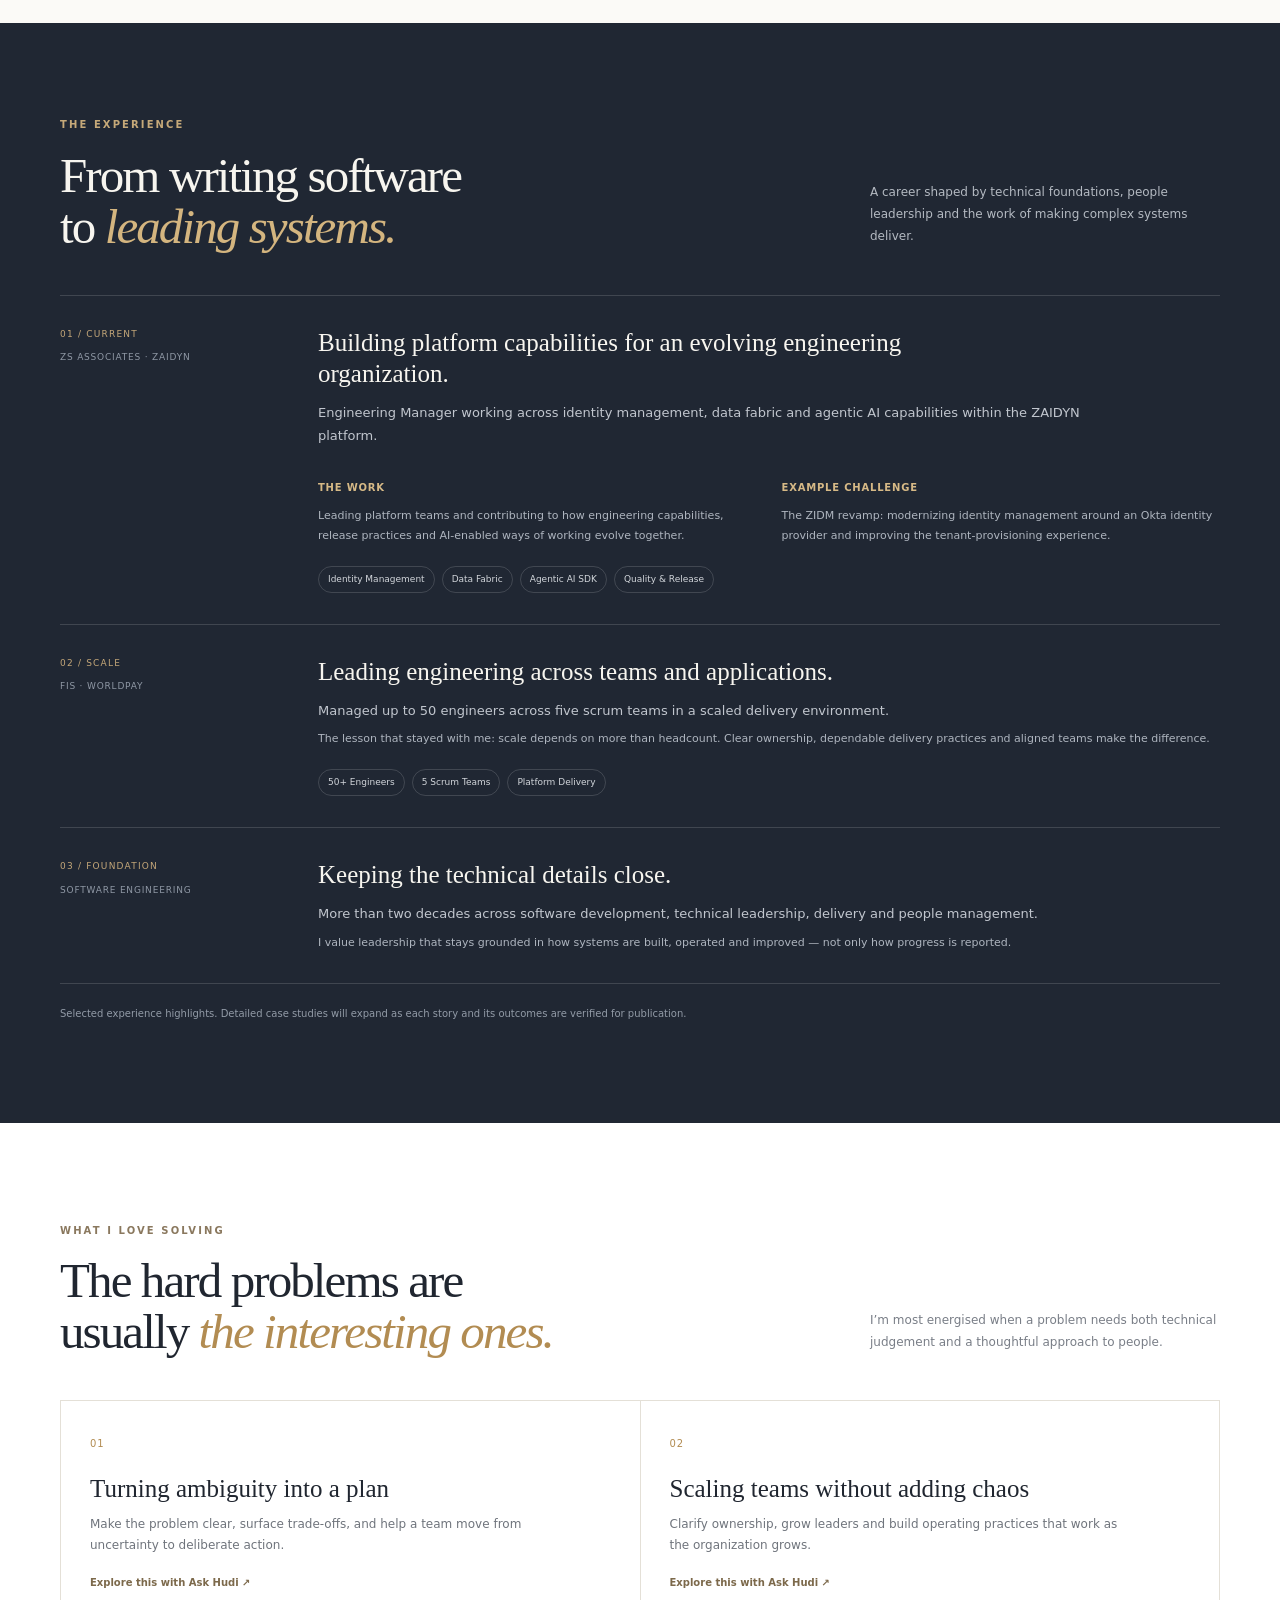
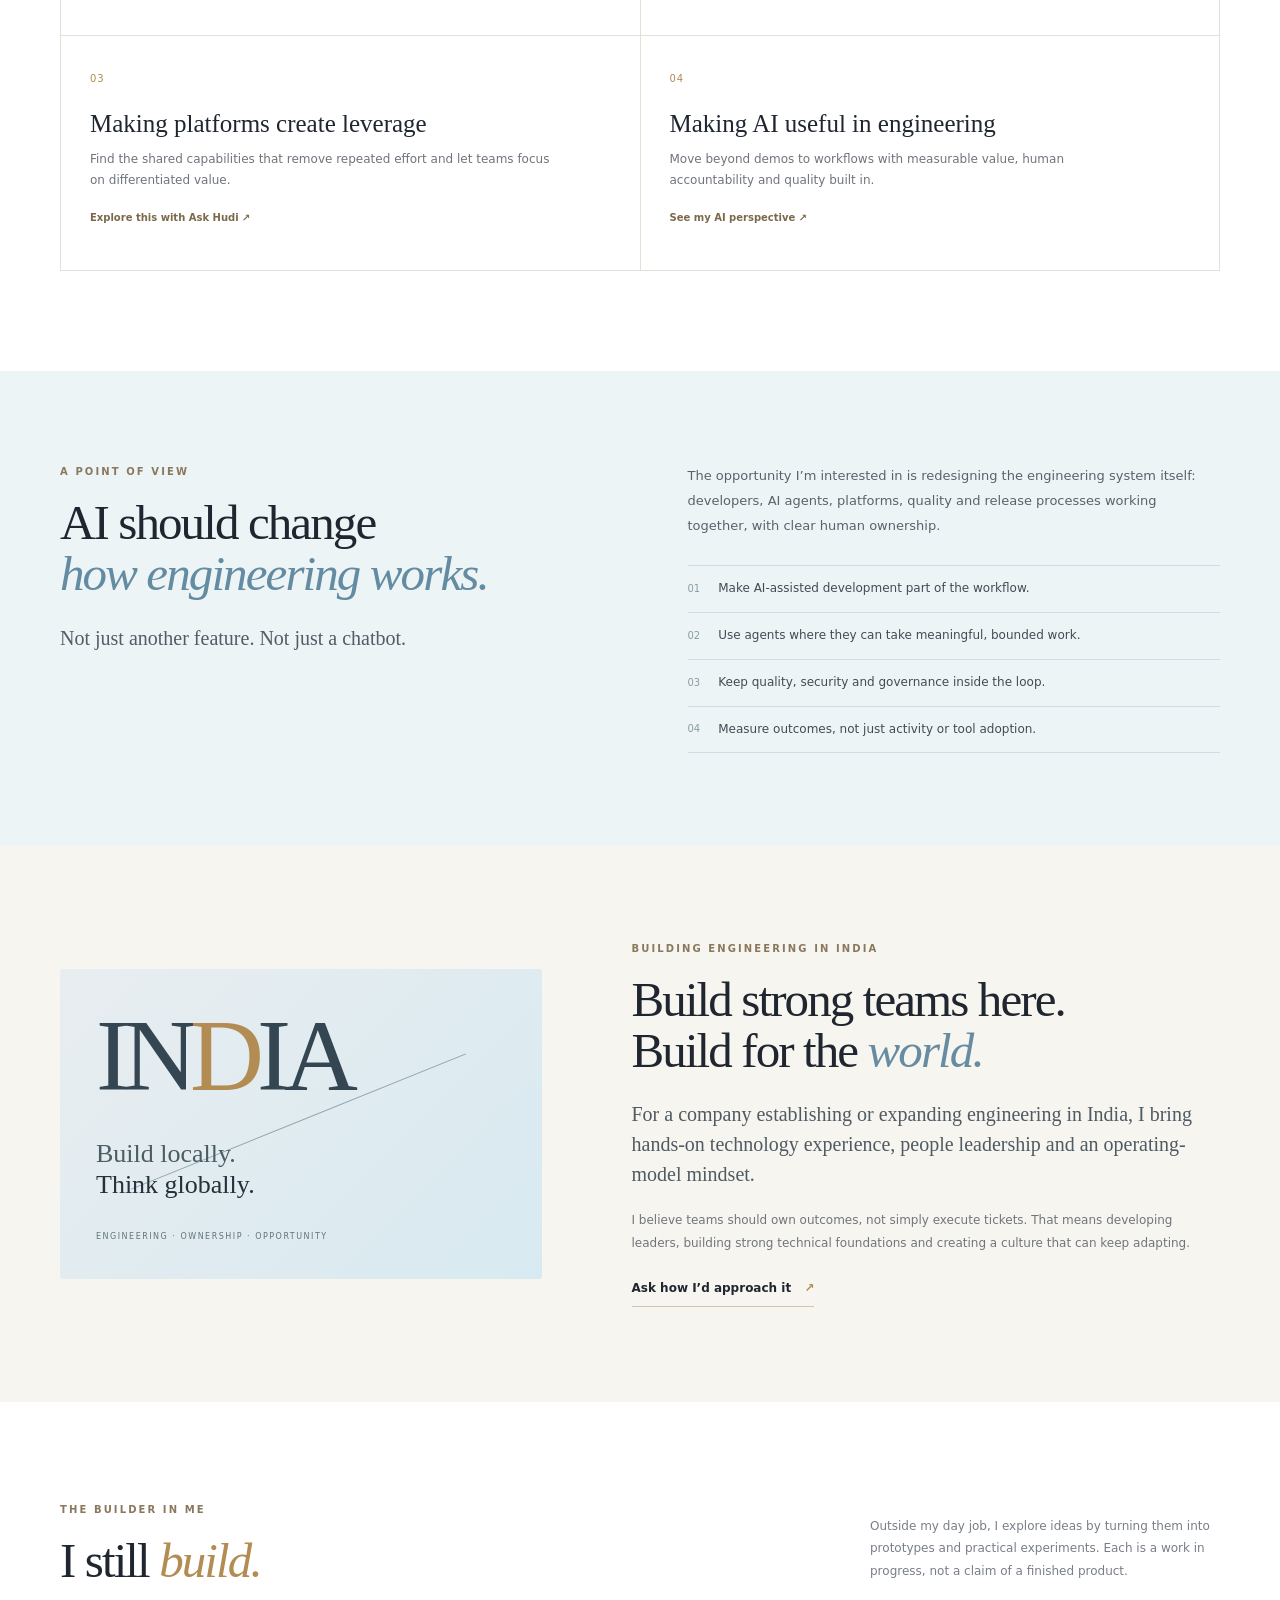
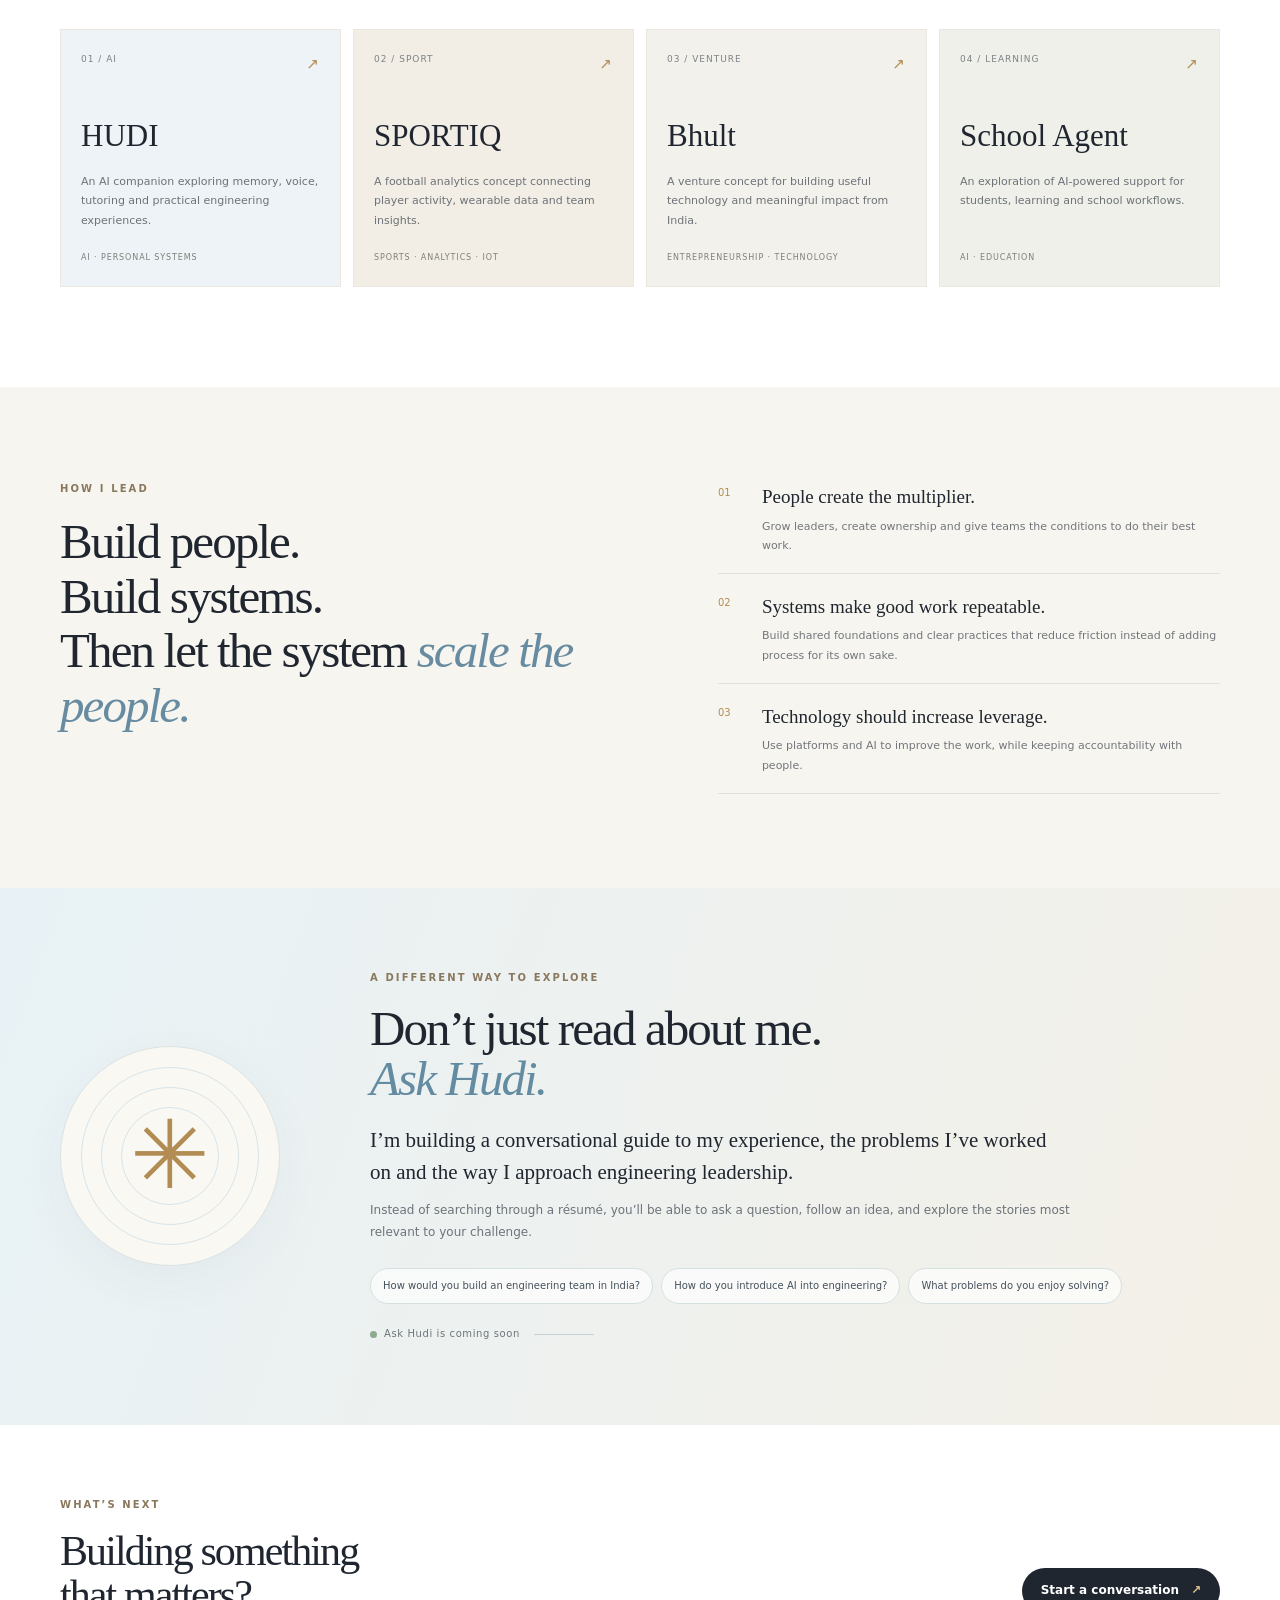
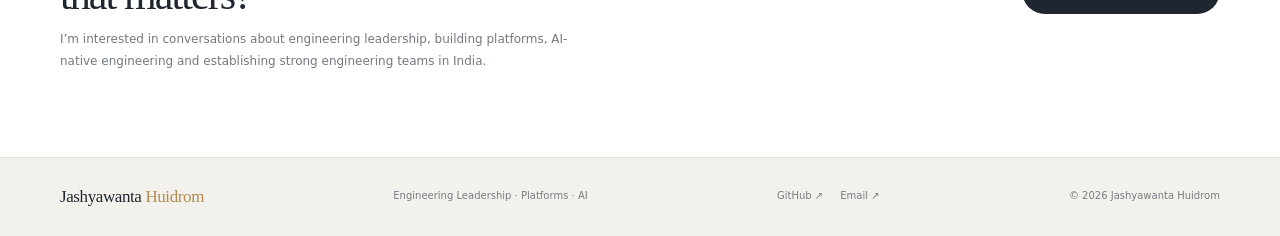
==== commit 23cd8d34: "Update huidrom.com - Phase 4" ====
--- a/public/index.html
+++ b/public/index.html
@@ -7,7 +7,7 @@
   <meta name="theme-color" content="#f7f5ef">
   <meta name="description" content="Jashyawanta Huidrom — engineering leader building teams, platforms and AI-native engineering systems.">
   <title>Jashyawanta Huidrom — Engineering Leadership</title>
-  <link rel="stylesheet" href="styles.css?v=4-editorial-small-portrait">
+  <link rel="stylesheet" href="styles.css?v=5-blue-portrait">
 </head>
 <body>
 <header class="site-header">
@@ -37,7 +37,7 @@
       </div>
       <div class="portrait-stage" aria-label="Portrait of Jashyawanta Huidrom">
         <div class="portrait-halo"></div><div class="portrait-ring"></div>
-        <img class="portrait" src="assets/hudi-portrait.png" alt="Jashyawanta Huidrom wearing glasses, a dark blazer and a blue shirt">
+        <img class="portrait" src="assets/hudi-portrait.jpg" alt="Jashyawanta Huidrom wearing glasses, a dark blazer and a blue shirt">
         <div class="portrait-note"><strong>20+</strong><span>years building<br>software & teams</span></div>
         <div class="portrait-caption"><span class="status-dot"></span> Engineering · Platforms · AI</div>
       </div>
--- a/public/styles.css
+++ b/public/styles.css
@@ -1,4 +1,4 @@
-:root{--paper:#f7f5ef;--paper2:#fbfaf7;--ink:#202630;--muted:#656a72;--gold:#b28c52;--blue:#dcecf5;--line:#e4e0d7;--navy:#202733;--white:#fff;--serif:Georgia,'Times New Roman',serif;--sans:Inter,ui-sans-serif,system-ui,-apple-system,BlinkMacSystemFont,'Segoe UI',sans-serif}*{box-sizing:border-box}html{scroll-behavior:smooth;scroll-padding-top:90px}body{margin:0;background:var(--paper2);color:var(--ink);font-family:var(--sans);line-height:1.65;-webkit-font-smoothing:antialiased}a{color:inherit;text-decoration:none}.shell{width:min(1160px,calc(100% - 64px));margin:0 auto}.site-header{height:76px;position:sticky;top:0;z-index:20;background:rgba(249,247,242,.92);backdrop-filter:blur(14px);border-bottom:1px solid rgba(32,38,48,.06)}.nav-wrap{height:100%;display:flex;align-items:center;justify-content:space-between;gap:26px}.wordmark{font-family:var(--serif);font-size:17px;letter-spacing:-.4px;white-space:nowrap}.wordmark span{color:var(--gold)}.nav-links{display:flex;gap:27px;margin-left:auto}.nav-links a,.nav-cta{font-size:12px;color:#505660;transition:color .2s}.nav-links a:hover,.nav-cta:hover{color:var(--gold)}.nav-cta{border:1px solid #d8d4cb;border-radius:999px;padding:10px 15px;color:var(--ink)}.nav-cta span{color:var(--gold);margin-left:8px}.menu-toggle{display:none;background:none;border:0;font-size:22px;color:var(--ink)}.hero{position:relative;overflow:hidden;background:linear-gradient(105deg,#fbfaf7 0%,#f5f0e7 66%,#eaf4f8 100%);min-height:610px;padding:76px 0 28px}.hero-layout{display:grid;grid-template-columns:1.12fr .88fr;align-items:center;gap:45px;position:relative;z-index:2}.hero-copy{padding:0 0 28px}.eyebrow,.section-kicker{font-size:10px;letter-spacing:2.1px;font-weight:600;color:#8a785e;margin:0 0 23px}.eyebrow{display:flex;align-items:center;gap:12px;color:#626873}.eyebrow-line{width:27px;height:1px;background:var(--gold)}h1,h2{font-family:var(--serif);font-weight:400;letter-spacing:-1.9px;line-height:1.04;margin:0}h1{font-size:clamp(42px,5vw,65px);max-width:660px}h1 em,h2 em{font-weight:400;color:var(--gold)}.hero-lede{font-size:16px;line-height:1.7;color:#555c67;max-width:540px;margin:27px 0 12px}.hero-support{font-size:13px;color:#7a7e84;max-width:500px;margin:0}.hero-actions{display:flex;gap:12px;flex-wrap:wrap;margin-top:29px}.button{display:inline-flex;align-items:center;gap:12px;border-radius:999px;padding:13px 19px;font-size:12px;font-weight:600;transition:transform .2s,box-shadow .2s}.button:hover{transform:translateY(-2px);box-shadow:0 8px 24px #1c263011}.button-dark{background:var(--ink);color:#fff}.button-dark span{color:#e1c18d}.button-light{background:rgba(255,255,255,.8);border:1px solid #e1ddd5;color:var(--ink)}.chat-icon{color:var(--gold);font-size:17px}.hero-note{font-size:11px;color:#85858a;margin-top:18px}.portrait-stage{height:390px;position:relative;display:flex;align-items:flex-end;justify-content:center;isolation:isolate}.portrait-halo{position:absolute;width:300px;height:300px;border-radius:50%;right:4%;top:20px;background:radial-gradient(circle at 55% 45%,#d7edf8 0,#e7f2f6 48%,rgba(237,244,244,.15) 70%);z-index:-2}.portrait-ring{position:absolute;width:345px;height:345px;border:1px solid rgba(179,146,91,.27);border-radius:50%;right:-2%;top:-8px;z-index:-1}.portrait{position:relative;width:min(78%,340px);height:350px;object-fit:contain;object-position:center bottom;filter:drop-shadow(0 18px 16px rgba(41,46,52,.10));z-index:1}.portrait-note{position:absolute;left:2%;bottom:34px;background:#fff;border-radius:15px;padding:10px 15px;box-shadow:0 12px 30px #27303b12;display:flex;align-items:center;gap:11px;z-index:3}.portrait-note strong{font-family:var(--serif);font-size:27px;font-weight:400;line-height:1}.portrait-note span{font-size:10px;line-height:1.35;color:#707680}.portrait-caption{position:absolute;right:0;bottom:0;font-size:10px;letter-spacing:.6px;color:#646b73}.status-dot{display:inline-block;width:7px;height:7px;border-radius:50%;background:#8caa8c;margin-right:7px}.hero-orb{position:absolute;border-radius:50%;pointer-events:none}.orb-one{width:240px;height:240px;right:-140px;top:40px;background:#d8edf7;opacity:.45}.orb-two{width:130px;height:130px;left:-80px;bottom:30px;border:1px solid #d7c4a4;opacity:.5}.hero-bottom{display:flex;justify-content:space-between;align-items:center;margin-top:24px;font-size:9px;letter-spacing:1.7px;color:#92918d}.scroll-cue{color:#757a80}.proof-strip{background:#fff;border-bottom:1px solid var(--line)}.proof-grid{display:grid;grid-template-columns:repeat(4,1fr);padding:27px 0}.proof-grid>div{display:flex;align-items:center;justify-content:center;gap:13px;border-right:1px solid var(--line)}.proof-grid>div:first-child{justify-content:flex-start}.proof-grid>div:last-child{border:0;justify-content:flex-end}.proof-grid strong{font-family:var(--serif);font-weight:400;font-size:37px;line-height:1;color:var(--ink)}.proof-grid strong span{color:var(--gold)}.proof-grid p{font-size:10px;line-height:1.45;color:#777b80;margin:0}.section{padding:100px 0}.story-section{background:var(--paper2)}.story-grid{display:grid;grid-template-columns:.8fr 1.2fr;gap:95px}.section-kicker{margin-bottom:17px}.section-intro h2,.section-heading h2,.story-grid h2,.ai-section h2,.india-copy h2,.leadership-layout h2,.ask-copy h2,.contact-layout h2{font-size:clamp(36px,4vw,49px)}.gold-rule{width:43px;height:2px;background:var(--gold);margin-top:25px}.story-copy{max-width:630px;padding-top:4px}.story-lede{font-family:var(--serif);font-size:22px;line-height:1.45;margin:0 0 20px}.story-copy p:not(.story-lede){font-size:13px;color:#626770;line-height:1.9}.text-link{display:inline-flex;align-items:center;gap:13px;font-size:12px;font-weight:600;margin-top:13px;border-bottom:1px solid #d4c4a8;padding-bottom:7px}.text-link span{color:var(--gold)}.capability-grid{display:grid;grid-template-columns:repeat(4,1fr);margin-top:64px;border-top:1px solid var(--line);border-bottom:1px solid var(--line)}.capability{padding:24px 20px 24px 0;border-right:1px solid var(--line)}.capability:not(:first-child){padding-left:20px}.capability:last-child{border-right:0}.cap-number{font-size:10px;letter-spacing:1px;color:var(--gold)}.capability h3{font-family:var(--serif);font-weight:400;font-size:20px;line-height:1.2;margin:13px 0 10px}.capability p{font-size:11px;color:#72767d;line-height:1.8;margin:0}.experience-section{padding:94px 0 100px;background:var(--navy);color:#f7f5ef}.section-heading{display:flex;justify-content:space-between;align-items:flex-end;gap:45px;margin-bottom:42px}.section-heading h2{font-size:clamp(36px,4vw,49px)}.light-heading .section-kicker{color:#c6a979}.light-heading h2 em{color:#d4b57f}.heading-aside{max-width:350px;font-size:12px;line-height:1.85;color:#797e87;margin:0 0 5px}.light-heading .heading-aside{color:#b4bac2}.experience-list{border-top:1px solid #ffffff24}.experience-card{display:grid;grid-template-columns:220px 1fr;gap:38px;padding:31px 0;border-bottom:1px solid #ffffff24}.experience-meta{display:flex;flex-direction:column;gap:9px;font-size:9px;letter-spacing:1.2px;color:#c4a779}.experience-meta span+span{color:#8f98a5;letter-spacing:.8px}.experience-content h3{font-family:var(--serif);font-size:25px;font-weight:400;line-height:1.25;max-width:700px;margin:0 0 12px}.experience-summary{font-size:13px;color:#c1c6ce;line-height:1.8;max-width:790px;margin:0}.experience-details{display:grid;grid-template-columns:1fr 1fr;gap:25px;margin-top:25px}.experience-details b{font-size:10px;color:#d6b986;letter-spacing:.8px;text-transform:uppercase}.experience-details p,.experience-detail-line{font-size:11px;line-height:1.8;color:#aeb5bf;margin:7px 0 0}.tag-row{display:flex;gap:7px;flex-wrap:wrap;margin-top:20px}.tag-row span{font-size:9px;border:1px solid #ffffff26;border-radius:99px;padding:5px 9px;color:#d2d6db}.disclosure-note{font-size:10px;color:#929ba7;margin:22px 0 0}.problem-section{background:#fff}.problem-grid{display:grid;grid-template-columns:repeat(2,1fr);border-top:1px solid var(--line);border-left:1px solid var(--line)}.problem-card{padding:28px 29px 25px;border-right:1px solid var(--line);border-bottom:1px solid var(--line);min-height:235px;transition:background .2s}.problem-card:hover{background:#faf8f2}.problem-card>span{font-size:10px;color:var(--gold);letter-spacing:1px}.problem-card h3{font-family:var(--serif);font-size:25px;line-height:1.2;font-weight:400;max-width:360px;margin:18px 0 10px}.problem-card p{font-size:12px;color:#6f747c;max-width:460px;line-height:1.8;margin:0}.problem-card a{display:inline-block;margin-top:18px;font-size:10px;font-weight:600;color:#7c694b}.ai-section{background:#edf4f6;padding:93px 0}.ai-layout{display:grid;grid-template-columns:1fr 1fr;gap:95px}.ai-section h2 em{color:#638ba1}.ai-lede{font-family:var(--serif);font-size:20px;color:#525c64;margin-top:22px}.ai-copy>p{font-size:13px;line-height:1.9;color:#59636b;margin:0 0 27px}.ai-principles{border-top:1px solid #cfdee3}.ai-principles>div{display:flex;gap:18px;align-items:center;border-bottom:1px solid #cfdee3;padding:13px 0}.ai-principles span{font-size:10px;color:#8a9da5}.ai-principles p{font-size:12px;margin:0;color:#404c54}.india-section{padding:95px 0;background:var(--paper)}.india-layout{display:grid;grid-template-columns:.9fr 1.1fr;align-items:center;gap:90px}.india-art{min-height:310px;background:linear-gradient(135deg,#e8edf0,#d8eaf1);border-radius:3px;position:relative;overflow:hidden;padding:36px;display:flex;flex-direction:column;justify-content:space-between}.india-giant{font-family:var(--serif);font-size:clamp(65px,8vw,105px);letter-spacing:-7px;color:#354653;line-height:1}.india-giant span{color:#b28c52}.india-art-line{height:1px;background:#8da3ad;width:75%;position:absolute;top:49%;left:12%;transform:rotate(-22deg)}.india-art p{font-family:var(--serif);font-size:26px;line-height:1.2;margin:0;color:#4c5c65;z-index:1}.india-art p strong{color:#24303a;font-weight:400}.india-art small{font-size:8px;letter-spacing:1.5px;color:#61737c}.india-copy h2{margin-bottom:22px}.india-copy h2 em{color:#678ba0}.india-lede{font-family:var(--serif);font-size:20px;line-height:1.5;color:#4f5a63}.india-copy>p:not(.section-kicker):not(.india-lede){font-size:12px;line-height:1.9;color:#70757c}.projects-section{background:#fff}.project-grid{display:grid;grid-template-columns:repeat(4,1fr);gap:12px}.project-card{min-height:255px;padding:22px 20px;display:flex;flex-direction:column;background:#f3f1eb;border:1px solid #ebe7de;transition:transform .2s}.project-card:hover{transform:translateY(-4px)}.project-hudi{background:#edf3f6}.project-sport{background:#f2eee5}.project-bhult{background:#f3f1ec}.project-school{background:#eef0e9}.project-top{display:flex;justify-content:space-between;font-size:9px;letter-spacing:1px;color:#7d8286}.project-top span+span{color:var(--gold);font-size:15px}.project-card h3{font-family:var(--serif);font-weight:400;font-size:31px;margin:34px 0 10px}.project-card p{font-size:11px;color:#6d7278;line-height:1.8;margin:0}.project-foot{font-size:8px;letter-spacing:.9px;color:#7e7f7c;margin-top:auto;padding-top:20px}.leadership-section{background:var(--paper);padding:94px 0}.leadership-layout{display:grid;grid-template-columns:1fr .9fr;gap:100px}.leadership-layout h2{line-height:1.12}.leadership-layout h2 em{color:#678ba0}.leadership-points article{display:grid;grid-template-columns:32px 1fr;gap:12px;border-bottom:1px solid var(--line);padding:17px 0}.leadership-points article:first-child{padding-top:0}.leadership-points article>span{font-size:10px;color:var(--gold);padding-top:4px}.leadership-points h3{font-family:var(--serif);font-weight:400;font-size:19px;margin:0 0 4px}.leadership-points p{font-size:11px;line-height:1.8;color:#72767c;margin:0}.ask-section{padding:82px 0;background:linear-gradient(110deg,#e8f2f6,#f4f0e7);overflow:hidden}.ask-layout{display:grid;grid-template-columns:240px 1fr;gap:70px;align-items:center}.ask-symbol{height:220px;width:220px;border-radius:50%;background:#f9f8f3;border:1px solid #dce3e3;position:relative;display:grid;place-items:center;box-shadow:0 15px 50px #44515c0b}.ask-symbol span{font-family:var(--serif);font-size:95px;color:#b28c52;z-index:2}.ask-symbol i{position:absolute;inset:20px;border:1px solid #d7e4e9;border-radius:50%}.ask-symbol i:nth-of-type(2){inset:40px}.ask-symbol i:nth-of-type(3){inset:60px}.ask-copy h2 em{color:#638ba1}.ask-lede{font-family:var(--serif);font-size:21px;line-height:1.5;max-width:700px;margin:20px 0 12px}.ask-copy>p:not(.section-kicker):not(.ask-lede){font-size:12px;color:#6c737a;line-height:1.8;max-width:700px}.question-chips{display:flex;gap:8px;flex-wrap:wrap;margin:24px 0 22px}.question-chips span{font-size:10px;color:#45515b;background:#ffffffa8;border:1px solid #d7e0e1;border-radius:999px;padding:9px 12px}.coming-soon{display:flex;align-items:center;font-size:10px;letter-spacing:.6px;color:#6b757a}.coming-line{height:1px;width:60px;background:#c4d1d5;margin-left:14px}.contact-section{padding:72px 0;background:#fff}.contact-layout{display:flex;align-items:center;justify-content:space-between;gap:50px}.contact-layout h2{font-size:42px}.contact-layout p:not(.section-kicker){font-size:12px;line-height:1.8;color:#747980;max-width:530px}.site-footer{padding:25px 0;background:#f3f1eb;border-top:1px solid var(--line)}.footer-layout{display:flex;align-items:center;justify-content:space-between;gap:20px}.footer-layout>span,.footer-layout small,.footer-layout>div a{font-size:10px;color:#777c82}.footer-layout>div{display:flex;gap:17px}.footer-layout small{white-space:nowrap}
-@media(max-width:900px){.shell{width:min(100% - 42px,720px)}.hero{padding-top:55px}.hero-layout{grid-template-columns:1fr .8fr;gap:20px}.portrait-stage{height:325px}.portrait{width:min(82%,300px);height:315px}.portrait-halo{width:250px;height:250px}.portrait-ring{width:290px;height:290px}.portrait-note{left:0;bottom:27px}.nav-links{gap:14px}.nav-links a{font-size:11px}.wordmark{font-size:15px}.story-grid,.ai-layout,.india-layout,.leadership-layout{gap:45px}.experience-card{grid-template-columns:155px 1fr;gap:24px}.project-grid{grid-template-columns:repeat(2,1fr)}.project-card{min-height:220px}.ask-layout{grid-template-columns:170px 1fr;gap:35px}.ask-symbol{width:165px;height:165px}.ask-symbol span{font-size:72px}.proof-grid strong{font-size:32px}.proof-grid p{font-size:9px}}
-@media(max-width:640px){html{scroll-padding-top:72px}.shell{width:calc(100% - 36px)}.site-header{height:66px}.nav-wrap{gap:10px}.wordmark{font-size:15px}.menu-toggle{display:block;margin-left:auto;cursor:pointer}.nav-links{display:none;position:absolute;top:65px;left:0;right:0;background:#faf8f3;padding:18px;box-shadow:0 12px 22px #0000000a;flex-direction:column;gap:16px}.nav-links.open{display:flex}.nav-links a{font-size:13px}.nav-cta{font-size:10px;padding:9px 11px}.hero{padding:44px 0 20px}.hero-layout{grid-template-columns:1fr;gap:10px}.hero-copy{padding-bottom:0}.eyebrow{font-size:9px;letter-spacing:1.5px;margin-bottom:17px}h1{font-size:clamp(42px,11vw,56px);letter-spacing:-1.5px}.hero-lede{font-size:14px;margin-top:19px}.hero-support{font-size:12px}.hero-actions{margin-top:22px;gap:8px}.button{padding:12px 14px;font-size:11px}.hero-note{font-size:10px}.portrait-stage{height:250px;margin-top:2px}.portrait{height:250px;width:min(76%,270px);object-position:center bottom}.portrait-halo{width:205px;height:205px;right:10%;top:15px}.portrait-ring{width:230px;height:230px;right:7%;top:4px}.portrait-note{left:0;bottom:20px;padding:8px 11px}.portrait-note strong{font-size:23px}.portrait-caption{font-size:8px;bottom:0}.hero-bottom{margin-top:15px;font-size:7px;letter-spacing:1px}.proof-grid{grid-template-columns:repeat(2,1fr);padding:15px 0;row-gap:17px}.proof-grid>div,.proof-grid>div:first-child,.proof-grid>div:last-child{justify-content:flex-start;border-right:0;padding:4px 8px;gap:10px}.proof-grid strong{font-size:31px}.proof-grid p{font-size:9px}.section{padding:68px 0}.story-grid{grid-template-columns:1fr;gap:25px}.section-intro h2,.section-heading h2,.story-grid h2,.ai-section h2,.india-copy h2,.leadership-layout h2,.ask-copy h2{font-size:39px}.story-lede{font-size:20px}.story-copy p:not(.story-lede){font-size:12px}.capability-grid{grid-template-columns:1fr 1fr;margin-top:42px}.capability{padding:20px 13px 20px 0;border-bottom:1px solid var(--line)}.capability:not(:first-child){padding-left:13px}.capability:nth-child(2){border-right:0}.capability:nth-child(3){padding-left:0}.capability:nth-child(3),.capability:nth-child(4){border-bottom:0}.capability h3{font-size:18px}.capability p{font-size:10px}.experience-section{padding:68px 0}.section-heading{display:block;margin-bottom:30px}.heading-aside{margin-top:18px;font-size:11px}.experience-card{grid-template-columns:1fr;gap:13px;padding:25px 0}.experience-meta{flex-direction:row;justify-content:space-between;gap:10px}.experience-meta span{font-size:8px}.experience-content h3{font-size:23px}.experience-summary{font-size:12px}.experience-details{grid-template-columns:1fr;gap:12px;margin-top:18px}.experience-details p,.experience-detail-line{font-size:11px}.tag-row span{font-size:8px}.problem-grid{grid-template-columns:1fr}.problem-card{padding:24px 20px;min-height:0}.problem-card h3{font-size:23px}.ai-section,.india-section,.leadership-section{padding:68px 0}.ai-layout,.india-layout,.leadership-layout{grid-template-columns:1fr;gap:28px}.ai-lede{font-size:18px}.ai-copy>p{font-size:12px}.ai-principles p{font-size:11px}.india-art{min-height:255px;padding:26px}.india-giant{font-size:80px}.india-copy h2{font-size:38px}.india-lede{font-size:18px}.project-grid{grid-template-columns:1fr 1fr;gap:8px}.project-card{padding:17px 14px;min-height:235px}.project-card h3{font-size:26px;margin-top:30px}.project-card p{font-size:10px}.project-foot{font-size:7px;line-height:1.5}.leadership-layout h2{font-size:38px}.ask-section{padding:62px 0}.ask-layout{grid-template-columns:1fr;gap:25px}.ask-symbol{width:115px;height:115px;margin:0 auto}.ask-symbol span{font-size:54px}.ask-symbol i{inset:12px}.ask-symbol i:nth-of-type(2){inset:24px}.ask-symbol i:nth-of-type(3){inset:36px}.ask-copy h2{font-size:38px}.ask-lede{font-size:18px}.question-chips{gap:6px}.question-chips span{font-size:9px}.contact-section{padding:58px 0}.contact-layout{display:block}.contact-layout h2{font-size:38px}.contact-layout .button{margin-top:12px}.footer-layout{flex-wrap:wrap;justify-content:space-between}.footer-layout>span{order:3;width:100%}.footer-layout small{font-size:9px}.footer-layout>div{gap:12px}}
+:root{--paper:#f7f5ef;--paper2:#fbfaf7;--ink:#202630;--muted:#656a72;--gold:#b28c52;--blue:#dcecf5;--line:#e4e0d7;--navy:#202733;--white:#fff;--serif:Georgia,'Times New Roman',serif;--sans:Inter,ui-sans-serif,system-ui,-apple-system,BlinkMacSystemFont,'Segoe UI',sans-serif}*{box-sizing:border-box}html{scroll-behavior:smooth;scroll-padding-top:90px}body{margin:0;background:var(--paper2);color:var(--ink);font-family:var(--sans);line-height:1.65;-webkit-font-smoothing:antialiased}a{color:inherit;text-decoration:none}.shell{width:min(1160px,calc(100% - 64px));margin:0 auto}.site-header{height:76px;position:sticky;top:0;z-index:20;background:rgba(249,247,242,.92);backdrop-filter:blur(14px);border-bottom:1px solid rgba(32,38,48,.06)}.nav-wrap{height:100%;display:flex;align-items:center;justify-content:space-between;gap:26px}.wordmark{font-family:var(--serif);font-size:17px;letter-spacing:-.4px;white-space:nowrap}.wordmark span{color:var(--gold)}.nav-links{display:flex;gap:27px;margin-left:auto}.nav-links a,.nav-cta{font-size:12px;color:#505660;transition:color .2s}.nav-links a:hover,.nav-cta:hover{color:var(--gold)}.nav-cta{border:1px solid #d8d4cb;border-radius:999px;padding:10px 15px;color:var(--ink)}.nav-cta span{color:var(--gold);margin-left:8px}.menu-toggle{display:none;background:none;border:0;font-size:22px;color:var(--ink)}.hero{position:relative;overflow:hidden;background:linear-gradient(105deg,#fbfaf7 0%,#f5f0e7 66%,#eaf4f8 100%);min-height:610px;padding:76px 0 28px}.hero-layout{display:grid;grid-template-columns:1.12fr .88fr;align-items:center;gap:45px;position:relative;z-index:2}.hero-copy{padding:0 0 28px}.eyebrow,.section-kicker{font-size:10px;letter-spacing:2.1px;font-weight:600;color:#8a785e;margin:0 0 23px}.eyebrow{display:flex;align-items:center;gap:12px;color:#626873}.eyebrow-line{width:27px;height:1px;background:var(--gold)}h1,h2{font-family:var(--serif);font-weight:400;letter-spacing:-1.9px;line-height:1.04;margin:0}h1{font-size:clamp(42px,5vw,65px);max-width:660px}h1 em,h2 em{font-weight:400;color:var(--gold)}.hero-lede{font-size:16px;line-height:1.7;color:#555c67;max-width:540px;margin:27px 0 12px}.hero-support{font-size:13px;color:#7a7e84;max-width:500px;margin:0}.hero-actions{display:flex;gap:12px;flex-wrap:wrap;margin-top:29px}.button{display:inline-flex;align-items:center;gap:12px;border-radius:999px;padding:13px 19px;font-size:12px;font-weight:600;transition:transform .2s,box-shadow .2s}.button:hover{transform:translateY(-2px);box-shadow:0 8px 24px #1c263011}.button-dark{background:var(--ink);color:#fff}.button-dark span{color:#e1c18d}.button-light{background:rgba(255,255,255,.8);border:1px solid #e1ddd5;color:var(--ink)}.chat-icon{color:var(--gold);font-size:17px}.hero-note{font-size:11px;color:#85858a;margin-top:18px}.portrait-stage{height:390px;position:relative;display:flex;align-items:center;justify-content:center;isolation:isolate}.portrait-halo{display:none}.portrait-ring{display:none}.portrait{position:relative;width:min(74%,290px);height:330px;object-fit:cover;object-position:center center;border-radius:24px;box-shadow:0 20px 45px rgba(35,49,65,.16);z-index:1}.portrait-note{position:absolute;left:2%;bottom:34px;background:#fff;border-radius:15px;padding:10px 15px;box-shadow:0 12px 30px #27303b12;display:flex;align-items:center;gap:11px;z-index:3}.portrait-note strong{font-family:var(--serif);font-size:27px;font-weight:400;line-height:1}.portrait-note span{font-size:10px;line-height:1.35;color:#707680}.portrait-caption{display:none}.status-dot{display:inline-block;width:7px;height:7px;border-radius:50%;background:#8caa8c;margin-right:7px}.hero-orb{position:absolute;border-radius:50%;pointer-events:none}.orb-one{width:240px;height:240px;right:-140px;top:40px;background:#d8edf7;opacity:.45}.orb-two{width:130px;height:130px;left:-80px;bottom:30px;border:1px solid #d7c4a4;opacity:.5}.hero-bottom{display:flex;justify-content:space-between;align-items:center;margin-top:24px;font-size:9px;letter-spacing:1.7px;color:#92918d}.scroll-cue{color:#757a80}.proof-strip{background:#fff;border-bottom:1px solid var(--line)}.proof-grid{display:grid;grid-template-columns:repeat(4,1fr);padding:27px 0}.proof-grid>div{display:flex;align-items:center;justify-content:center;gap:13px;border-right:1px solid var(--line)}.proof-grid>div:first-child{justify-content:flex-start}.proof-grid>div:last-child{border:0;justify-content:flex-end}.proof-grid strong{font-family:var(--serif);font-weight:400;font-size:37px;line-height:1;color:var(--ink)}.proof-grid strong span{color:var(--gold)}.proof-grid p{font-size:10px;line-height:1.45;color:#777b80;margin:0}.section{padding:100px 0}.story-section{background:var(--paper2)}.story-grid{display:grid;grid-template-columns:.8fr 1.2fr;gap:95px}.section-kicker{margin-bottom:17px}.section-intro h2,.section-heading h2,.story-grid h2,.ai-section h2,.india-copy h2,.leadership-layout h2,.ask-copy h2,.contact-layout h2{font-size:clamp(36px,4vw,49px)}.gold-rule{width:43px;height:2px;background:var(--gold);margin-top:25px}.story-copy{max-width:630px;padding-top:4px}.story-lede{font-family:var(--serif);font-size:22px;line-height:1.45;margin:0 0 20px}.story-copy p:not(.story-lede){font-size:13px;color:#626770;line-height:1.9}.text-link{display:inline-flex;align-items:center;gap:13px;font-size:12px;font-weight:600;margin-top:13px;border-bottom:1px solid #d4c4a8;padding-bottom:7px}.text-link span{color:var(--gold)}.capability-grid{display:grid;grid-template-columns:repeat(4,1fr);margin-top:64px;border-top:1px solid var(--line);border-bottom:1px solid var(--line)}.capability{padding:24px 20px 24px 0;border-right:1px solid var(--line)}.capability:not(:first-child){padding-left:20px}.capability:last-child{border-right:0}.cap-number{font-size:10px;letter-spacing:1px;color:var(--gold)}.capability h3{font-family:var(--serif);font-weight:400;font-size:20px;line-height:1.2;margin:13px 0 10px}.capability p{font-size:11px;color:#72767d;line-height:1.8;margin:0}.experience-section{padding:94px 0 100px;background:var(--navy);color:#f7f5ef}.section-heading{display:flex;justify-content:space-between;align-items:flex-end;gap:45px;margin-bottom:42px}.section-heading h2{font-size:clamp(36px,4vw,49px)}.light-heading .section-kicker{color:#c6a979}.light-heading h2 em{color:#d4b57f}.heading-aside{max-width:350px;font-size:12px;line-height:1.85;color:#797e87;margin:0 0 5px}.light-heading .heading-aside{color:#b4bac2}.experience-list{border-top:1px solid #ffffff24}.experience-card{display:grid;grid-template-columns:220px 1fr;gap:38px;padding:31px 0;border-bottom:1px solid #ffffff24}.experience-meta{display:flex;flex-direction:column;gap:9px;font-size:9px;letter-spacing:1.2px;color:#c4a779}.experience-meta span+span{color:#8f98a5;letter-spacing:.8px}.experience-content h3{font-family:var(--serif);font-size:25px;font-weight:400;line-height:1.25;max-width:700px;margin:0 0 12px}.experience-summary{font-size:13px;color:#c1c6ce;line-height:1.8;max-width:790px;margin:0}.experience-details{display:grid;grid-template-columns:1fr 1fr;gap:25px;margin-top:25px}.experience-details b{font-size:10px;color:#d6b986;letter-spacing:.8px;text-transform:uppercase}.experience-details p,.experience-detail-line{font-size:11px;line-height:1.8;color:#aeb5bf;margin:7px 0 0}.tag-row{display:flex;gap:7px;flex-wrap:wrap;margin-top:20px}.tag-row span{font-size:9px;border:1px solid #ffffff26;border-radius:99px;padding:5px 9px;color:#d2d6db}.disclosure-note{font-size:10px;color:#929ba7;margin:22px 0 0}.problem-section{background:#fff}.problem-grid{display:grid;grid-template-columns:repeat(2,1fr);border-top:1px solid var(--line);border-left:1px solid var(--line)}.problem-card{padding:28px 29px 25px;border-right:1px solid var(--line);border-bottom:1px solid var(--line);min-height:235px;transition:background .2s}.problem-card:hover{background:#faf8f2}.problem-card>span{font-size:10px;color:var(--gold);letter-spacing:1px}.problem-card h3{font-family:var(--serif);font-size:25px;line-height:1.2;font-weight:400;max-width:360px;margin:18px 0 10px}.problem-card p{font-size:12px;color:#6f747c;max-width:460px;line-height:1.8;margin:0}.problem-card a{display:inline-block;margin-top:18px;font-size:10px;font-weight:600;color:#7c694b}.ai-section{background:#edf4f6;padding:93px 0}.ai-layout{display:grid;grid-template-columns:1fr 1fr;gap:95px}.ai-section h2 em{color:#638ba1}.ai-lede{font-family:var(--serif);font-size:20px;color:#525c64;margin-top:22px}.ai-copy>p{font-size:13px;line-height:1.9;color:#59636b;margin:0 0 27px}.ai-principles{border-top:1px solid #cfdee3}.ai-principles>div{display:flex;gap:18px;align-items:center;border-bottom:1px solid #cfdee3;padding:13px 0}.ai-principles span{font-size:10px;color:#8a9da5}.ai-principles p{font-size:12px;margin:0;color:#404c54}.india-section{padding:95px 0;background:var(--paper)}.india-layout{display:grid;grid-template-columns:.9fr 1.1fr;align-items:center;gap:90px}.india-art{min-height:310px;background:linear-gradient(135deg,#e8edf0,#d8eaf1);border-radius:3px;position:relative;overflow:hidden;padding:36px;display:flex;flex-direction:column;justify-content:space-between}.india-giant{font-family:var(--serif);font-size:clamp(65px,8vw,105px);letter-spacing:-7px;color:#354653;line-height:1}.india-giant span{color:#b28c52}.india-art-line{height:1px;background:#8da3ad;width:75%;position:absolute;top:49%;left:12%;transform:rotate(-22deg)}.india-art p{font-family:var(--serif);font-size:26px;line-height:1.2;margin:0;color:#4c5c65;z-index:1}.india-art p strong{color:#24303a;font-weight:400}.india-art small{font-size:8px;letter-spacing:1.5px;color:#61737c}.india-copy h2{margin-bottom:22px}.india-copy h2 em{color:#678ba0}.india-lede{font-family:var(--serif);font-size:20px;line-height:1.5;color:#4f5a63}.india-copy>p:not(.section-kicker):not(.india-lede){font-size:12px;line-height:1.9;color:#70757c}.projects-section{background:#fff}.project-grid{display:grid;grid-template-columns:repeat(4,1fr);gap:12px}.project-card{min-height:255px;padding:22px 20px;display:flex;flex-direction:column;background:#f3f1eb;border:1px solid #ebe7de;transition:transform .2s}.project-card:hover{transform:translateY(-4px)}.project-hudi{background:#edf3f6}.project-sport{background:#f2eee5}.project-bhult{background:#f3f1ec}.project-school{background:#eef0e9}.project-top{display:flex;justify-content:space-between;font-size:9px;letter-spacing:1px;color:#7d8286}.project-top span+span{color:var(--gold);font-size:15px}.project-card h3{font-family:var(--serif);font-weight:400;font-size:31px;margin:34px 0 10px}.project-card p{font-size:11px;color:#6d7278;line-height:1.8;margin:0}.project-foot{font-size:8px;letter-spacing:.9px;color:#7e7f7c;margin-top:auto;padding-top:20px}.leadership-section{background:var(--paper);padding:94px 0}.leadership-layout{display:grid;grid-template-columns:1fr .9fr;gap:100px}.leadership-layout h2{line-height:1.12}.leadership-layout h2 em{color:#678ba0}.leadership-points article{display:grid;grid-template-columns:32px 1fr;gap:12px;border-bottom:1px solid var(--line);padding:17px 0}.leadership-points article:first-child{padding-top:0}.leadership-points article>span{font-size:10px;color:var(--gold);padding-top:4px}.leadership-points h3{font-family:var(--serif);font-weight:400;font-size:19px;margin:0 0 4px}.leadership-points p{font-size:11px;line-height:1.8;color:#72767c;margin:0}.ask-section{padding:82px 0;background:linear-gradient(110deg,#e8f2f6,#f4f0e7);overflow:hidden}.ask-layout{display:grid;grid-template-columns:240px 1fr;gap:70px;align-items:center}.ask-symbol{height:220px;width:220px;border-radius:50%;background:#f9f8f3;border:1px solid #dce3e3;position:relative;display:grid;place-items:center;box-shadow:0 15px 50px #44515c0b}.ask-symbol span{font-family:var(--serif);font-size:95px;color:#b28c52;z-index:2}.ask-symbol i{position:absolute;inset:20px;border:1px solid #d7e4e9;border-radius:50%}.ask-symbol i:nth-of-type(2){inset:40px}.ask-symbol i:nth-of-type(3){inset:60px}.ask-copy h2 em{color:#638ba1}.ask-lede{font-family:var(--serif);font-size:21px;line-height:1.5;max-width:700px;margin:20px 0 12px}.ask-copy>p:not(.section-kicker):not(.ask-lede){font-size:12px;color:#6c737a;line-height:1.8;max-width:700px}.question-chips{display:flex;gap:8px;flex-wrap:wrap;margin:24px 0 22px}.question-chips span{font-size:10px;color:#45515b;background:#ffffffa8;border:1px solid #d7e0e1;border-radius:999px;padding:9px 12px}.coming-soon{display:flex;align-items:center;font-size:10px;letter-spacing:.6px;color:#6b757a}.coming-line{height:1px;width:60px;background:#c4d1d5;margin-left:14px}.contact-section{padding:72px 0;background:#fff}.contact-layout{display:flex;align-items:center;justify-content:space-between;gap:50px}.contact-layout h2{font-size:42px}.contact-layout p:not(.section-kicker){font-size:12px;line-height:1.8;color:#747980;max-width:530px}.site-footer{padding:25px 0;background:#f3f1eb;border-top:1px solid var(--line)}.footer-layout{display:flex;align-items:center;justify-content:space-between;gap:20px}.footer-layout>span,.footer-layout small,.footer-layout>div a{font-size:10px;color:#777c82}.footer-layout>div{display:flex;gap:17px}.footer-layout small{white-space:nowrap}
+@media(max-width:900px){.shell{width:min(100% - 42px,720px)}.hero{padding-top:55px}.hero-layout{grid-template-columns:1fr .8fr;gap:20px}.portrait-stage{height:325px}.portrait{width:min(74%,270px);height:300px}.portrait-note{left:0;bottom:15px}.nav-links{gap:14px}.nav-links a{font-size:11px}.wordmark{font-size:15px}.story-grid,.ai-layout,.india-layout,.leadership-layout{gap:45px}.experience-card{grid-template-columns:155px 1fr;gap:24px}.project-grid{grid-template-columns:repeat(2,1fr)}.project-card{min-height:220px}.ask-layout{grid-template-columns:170px 1fr;gap:35px}.ask-symbol{width:165px;height:165px}.ask-symbol span{font-size:72px}.proof-grid strong{font-size:32px}.proof-grid p{font-size:9px}}
+@media(max-width:640px){html{scroll-padding-top:72px}.shell{width:calc(100% - 36px)}.site-header{height:66px}.nav-wrap{gap:10px}.wordmark{font-size:15px}.menu-toggle{display:block;margin-left:auto;cursor:pointer}.nav-links{display:none;position:absolute;top:65px;left:0;right:0;background:#faf8f3;padding:18px;box-shadow:0 12px 22px #0000000a;flex-direction:column;gap:16px}.nav-links.open{display:flex}.nav-links a{font-size:13px}.nav-cta{font-size:10px;padding:9px 11px}.hero{padding:44px 0 20px}.hero-layout{grid-template-columns:1fr;gap:10px}.hero-copy{padding-bottom:0}.eyebrow{font-size:9px;letter-spacing:1.5px;margin-bottom:17px}h1{font-size:clamp(42px,11vw,56px);letter-spacing:-1.5px}.hero-lede{font-size:14px;margin-top:19px}.hero-support{font-size:12px}.hero-actions{margin-top:22px;gap:8px}.button{padding:12px 14px;font-size:11px}.hero-note{font-size:10px}.portrait-stage{height:245px;margin-top:2px}.portrait{height:235px;width:min(68%,230px);object-position:center center;border-radius:20px}.portrait-note{left:0;bottom:9px;padding:8px 11px}.portrait-note strong{font-size:23px}.portrait-caption{display:none}.hero-bottom{margin-top:15px;font-size:7px;letter-spacing:1px}.proof-grid{grid-template-columns:repeat(2,1fr);padding:15px 0;row-gap:17px}.proof-grid>div,.proof-grid>div:first-child,.proof-grid>div:last-child{justify-content:flex-start;border-right:0;padding:4px 8px;gap:10px}.proof-grid strong{font-size:31px}.proof-grid p{font-size:9px}.section{padding:68px 0}.story-grid{grid-template-columns:1fr;gap:25px}.section-intro h2,.section-heading h2,.story-grid h2,.ai-section h2,.india-copy h2,.leadership-layout h2,.ask-copy h2{font-size:39px}.story-lede{font-size:20px}.story-copy p:not(.story-lede){font-size:12px}.capability-grid{grid-template-columns:1fr 1fr;margin-top:42px}.capability{padding:20px 13px 20px 0;border-bottom:1px solid var(--line)}.capability:not(:first-child){padding-left:13px}.capability:nth-child(2){border-right:0}.capability:nth-child(3){padding-left:0}.capability:nth-child(3),.capability:nth-child(4){border-bottom:0}.capability h3{font-size:18px}.capability p{font-size:10px}.experience-section{padding:68px 0}.section-heading{display:block;margin-bottom:30px}.heading-aside{margin-top:18px;font-size:11px}.experience-card{grid-template-columns:1fr;gap:13px;padding:25px 0}.experience-meta{flex-direction:row;justify-content:space-between;gap:10px}.experience-meta span{font-size:8px}.experience-content h3{font-size:23px}.experience-summary{font-size:12px}.experience-details{grid-template-columns:1fr;gap:12px;margin-top:18px}.experience-details p,.experience-detail-line{font-size:11px}.tag-row span{font-size:8px}.problem-grid{grid-template-columns:1fr}.problem-card{padding:24px 20px;min-height:0}.problem-card h3{font-size:23px}.ai-section,.india-section,.leadership-section{padding:68px 0}.ai-layout,.india-layout,.leadership-layout{grid-template-columns:1fr;gap:28px}.ai-lede{font-size:18px}.ai-copy>p{font-size:12px}.ai-principles p{font-size:11px}.india-art{min-height:255px;padding:26px}.india-giant{font-size:80px}.india-copy h2{font-size:38px}.india-lede{font-size:18px}.project-grid{grid-template-columns:1fr 1fr;gap:8px}.project-card{padding:17px 14px;min-height:235px}.project-card h3{font-size:26px;margin-top:30px}.project-card p{font-size:10px}.project-foot{font-size:7px;line-height:1.5}.leadership-layout h2{font-size:38px}.ask-section{padding:62px 0}.ask-layout{grid-template-columns:1fr;gap:25px}.ask-symbol{width:115px;height:115px;margin:0 auto}.ask-symbol span{font-size:54px}.ask-symbol i{inset:12px}.ask-symbol i:nth-of-type(2){inset:24px}.ask-symbol i:nth-of-type(3){inset:36px}.ask-copy h2{font-size:38px}.ask-lede{font-size:18px}.question-chips{gap:6px}.question-chips span{font-size:9px}.contact-section{padding:58px 0}.contact-layout{display:block}.contact-layout h2{font-size:38px}.contact-layout .button{margin-top:12px}.footer-layout{flex-wrap:wrap;justify-content:space-between}.footer-layout>span{order:3;width:100%}.footer-layout small{font-size:9px}.footer-layout>div{gap:12px}}
 @media(prefers-reduced-motion:reduce){html{scroll-behavior:auto}*,*::before,*::after{transition:none!important;animation:none!important}}
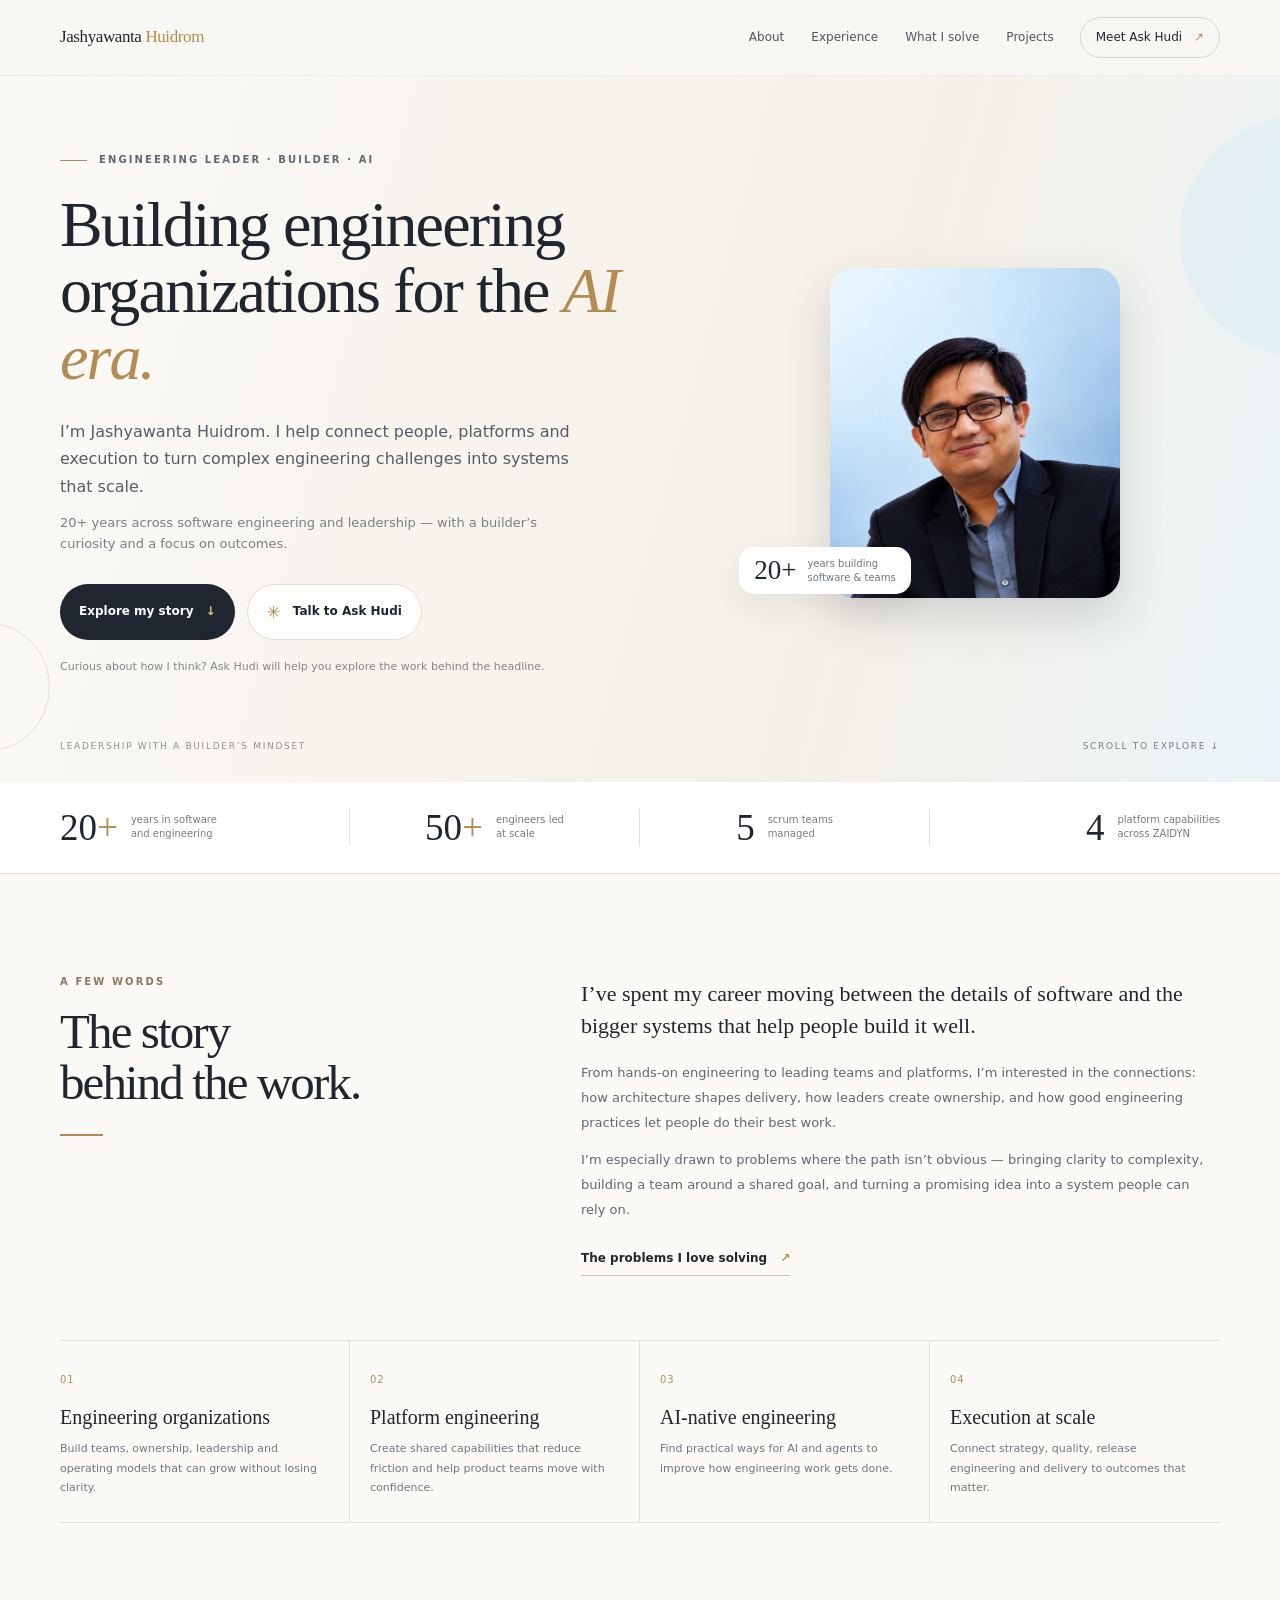
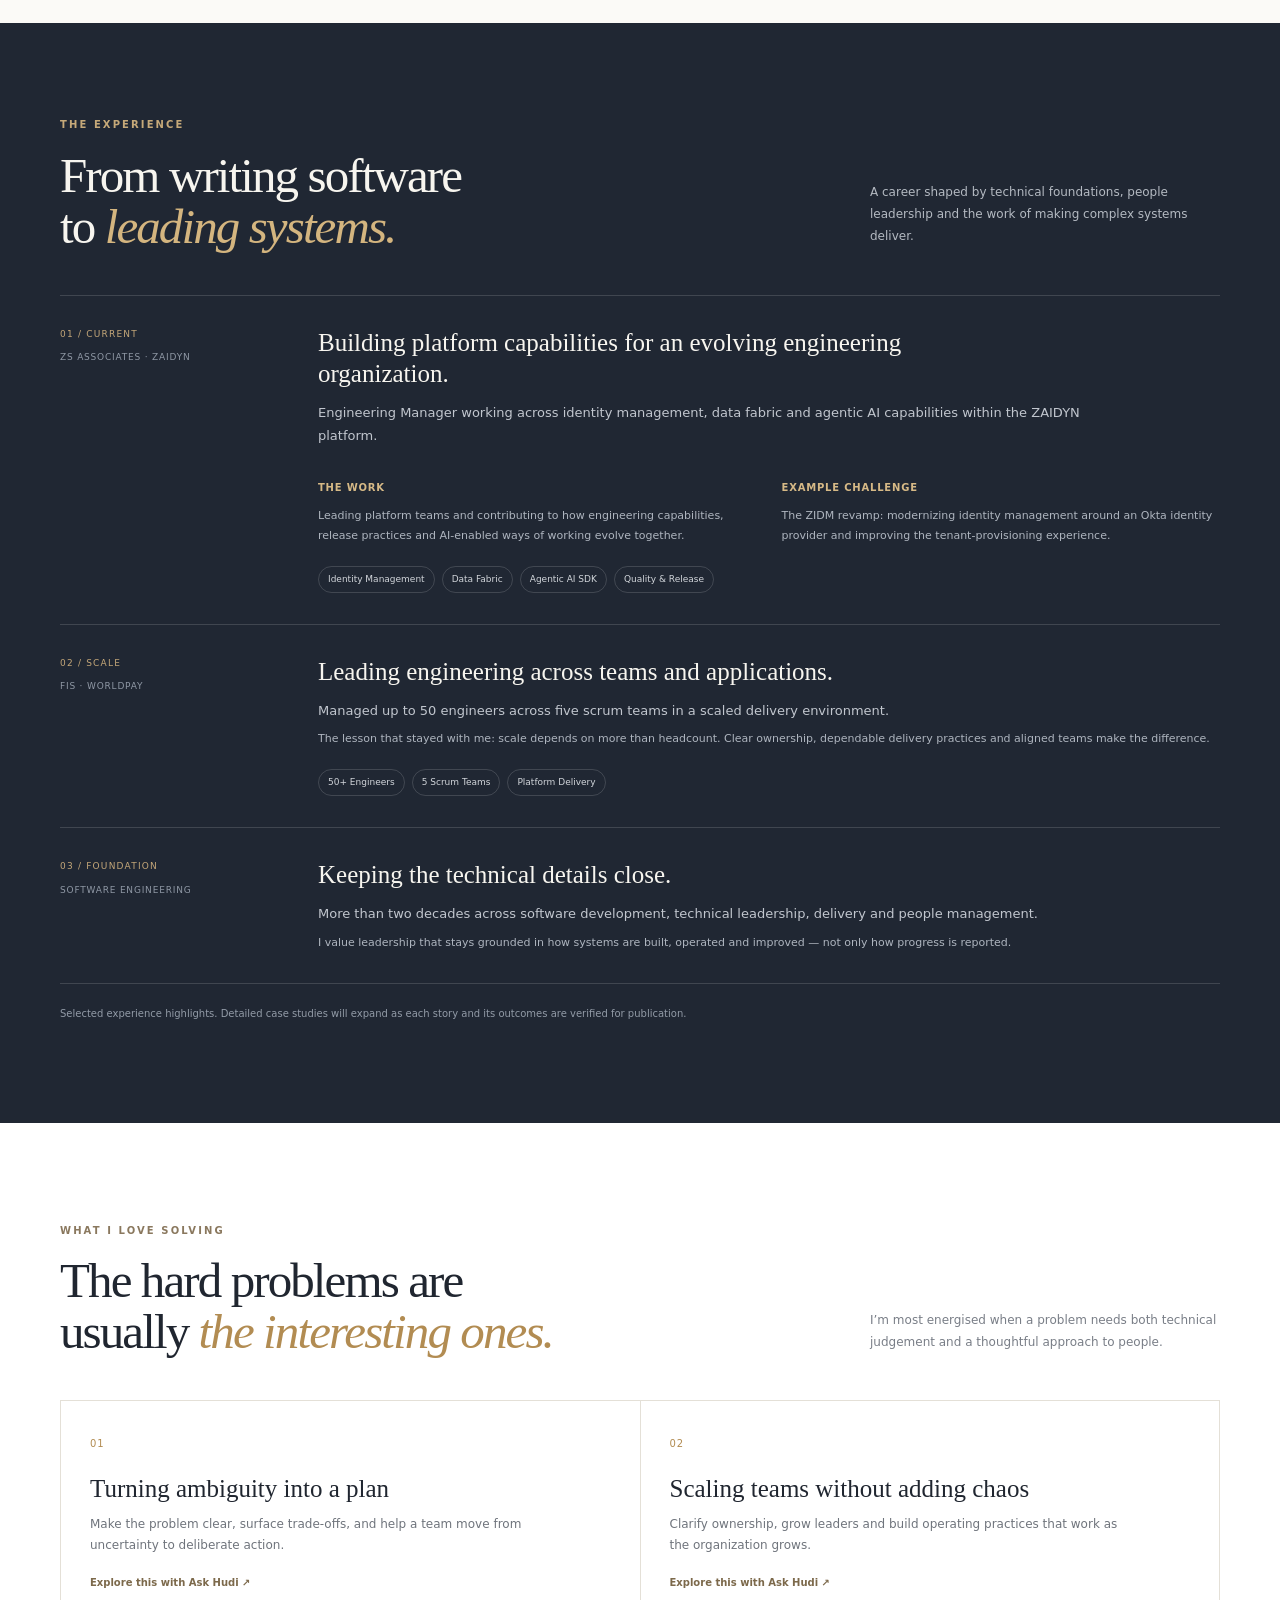
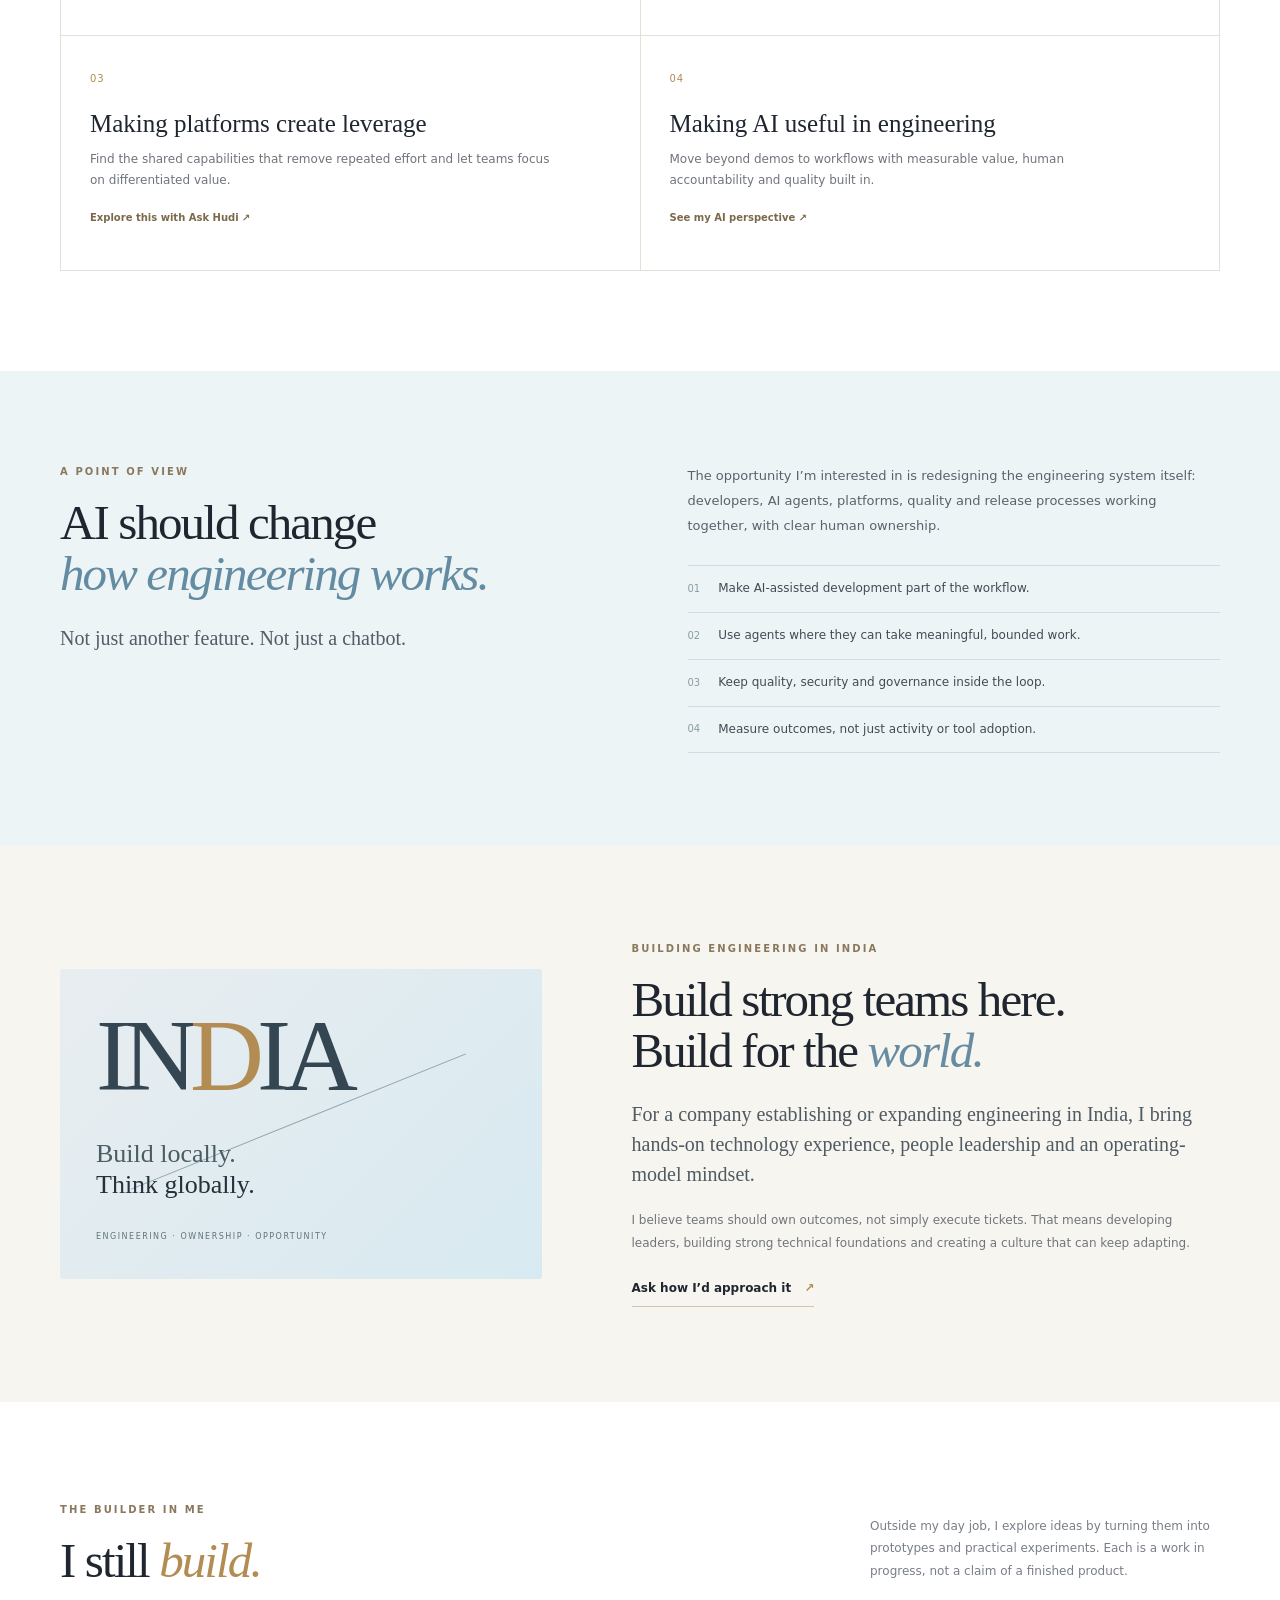
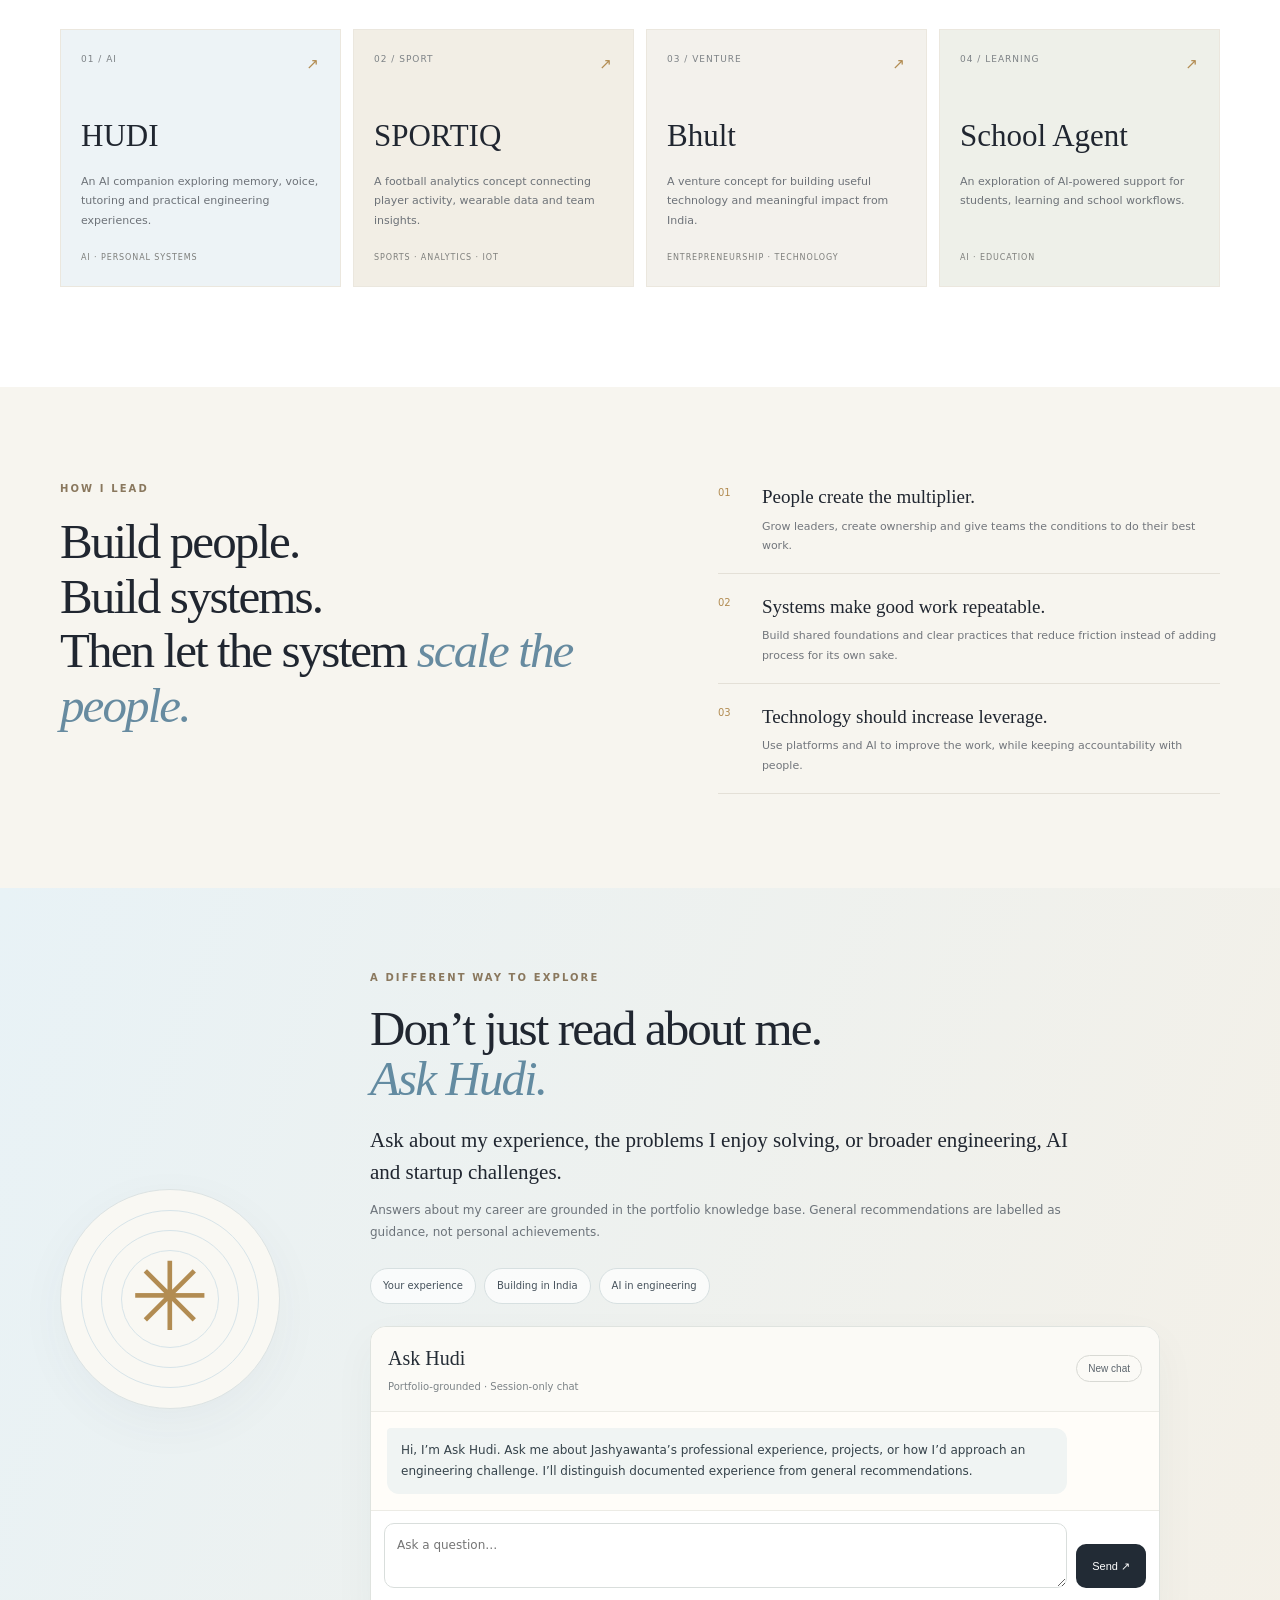
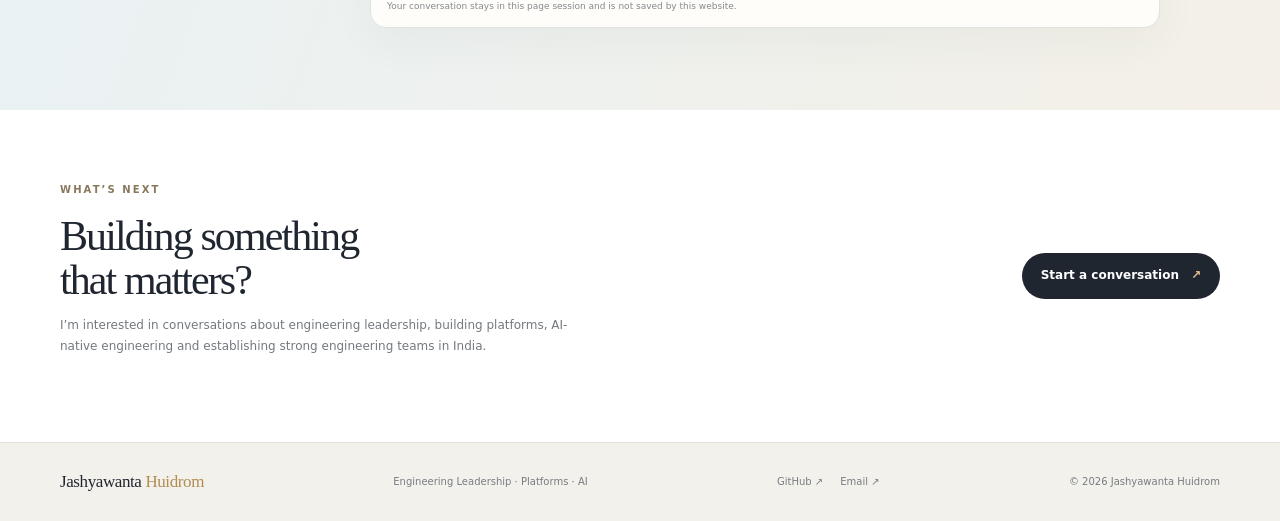
==== commit c07e1c73: "Update huidrom.com - Phase 6" ====
--- a/public/index.html
+++ b/public/index.html
@@ -1,5 +1,5 @@
 <!doctype html>
-<!-- PHASE 04 · EDITORIAL EXECUTIVE HOMEPAGE -->
+<!-- PHASE 06 · ASK HUDI END-TO-END MVP -->
 <html lang="en">
 <head>
   <meta charset="utf-8">
@@ -7,7 +7,7 @@
   <meta name="theme-color" content="#f7f5ef">
   <meta name="description" content="Jashyawanta Huidrom — engineering leader building teams, platforms and AI-native engineering systems.">
   <title>Jashyawanta Huidrom — Engineering Leadership</title>
-  <link rel="stylesheet" href="styles.css?v=5-blue-portrait">
+  <link rel="stylesheet" href="styles.css?v=6-ask-hudi">
 </head>
 <body>
 <header class="site-header">
@@ -99,11 +99,11 @@
 
   <section class="leadership-section"><div class="shell leadership-layout"><div><p class="section-kicker">HOW I LEAD</p><h2>Build people.<br>Build systems.<br>Then let the system <em>scale the people.</em></h2></div><div class="leadership-points"><article><span>01</span><div><h3>People create the multiplier.</h3><p>Grow leaders, create ownership and give teams the conditions to do their best work.</p></div></article><article><span>02</span><div><h3>Systems make good work repeatable.</h3><p>Build shared foundations and clear practices that reduce friction instead of adding process for its own sake.</p></div></article><article><span>03</span><div><h3>Technology should increase leverage.</h3><p>Use platforms and AI to improve the work, while keeping accountability with people.</p></div></article></div></div></section>
 
-  <section class="ask-section" id="ask-hudi"><div class="shell ask-layout"><div class="ask-symbol" aria-hidden="true"><span>✳</span><i></i><i></i><i></i></div><div class="ask-copy"><p class="section-kicker">A DIFFERENT WAY TO EXPLORE</p><h2>Don’t just read about me.<br><em>Ask Hudi.</em></h2><p class="ask-lede">I’m building a conversational guide to my experience, the problems I’ve worked on and the way I approach engineering leadership.</p><p>Instead of searching through a résumé, you’ll be able to ask a question, follow an idea, and explore the stories most relevant to your challenge.</p><div class="question-chips"><span>How would you build an engineering team in India?</span><span>How do you introduce AI into engineering?</span><span>What problems do you enjoy solving?</span></div><div class="coming-soon"><span class="status-dot"></span> Ask Hudi is coming soon <span class="coming-line"></span></div></div></div></section>
+  <section class="ask-section" id="ask-hudi"><div class="shell ask-layout"><div class="ask-symbol" aria-hidden="true"><span>✳</span><i></i><i></i><i></i></div><div class="ask-copy"><p class="section-kicker">A DIFFERENT WAY TO EXPLORE</p><h2>Don’t just read about me.<br><em>Ask Hudi.</em></h2><p class="ask-lede">Ask about my experience, the problems I enjoy solving, or broader engineering, AI and startup challenges.</p><p>Answers about my career are grounded in the portfolio knowledge base. General recommendations are labelled as guidance, not personal achievements.</p><div class="question-chips" aria-label="Suggested questions"><button type="button" data-ask="What is your engineering leadership experience?">Your experience</button><button type="button" data-ask="How would you build an engineering team in India for a US startup?">Building in India</button><button type="button" data-ask="How would you introduce AI into the software development lifecycle?">AI in engineering</button></div><div class="chat-panel" aria-label="Ask Hudi conversation"><div class="chat-topline"><div><strong>Ask Hudi</strong><span>Portfolio-grounded · Session-only chat</span></div><button type="button" id="chat-reset" class="chat-reset">New chat</button></div><div id="chat-messages" class="chat-messages" role="log" aria-live="polite" aria-relevant="additions text"><div class="chat-message assistant-message"><p>Hi, I’m Ask Hudi. Ask me about Jashyawanta’s professional experience, projects, or how I’d approach an engineering challenge. I’ll distinguish documented experience from general recommendations.</p></div></div><form id="chat-form" class="chat-form"><label class="sr-only" for="chat-input">Your message to Ask Hudi</label><textarea id="chat-input" name="message" rows="2" maxlength="2000" placeholder="Ask a question…" required></textarea><button id="chat-send" type="submit">Send <span aria-hidden="true">↗</span></button></form><div id="chat-status" class="chat-status" role="status">Your conversation stays in this page session and is not saved by this website.</div></div></div></div></section>
 
   <section class="contact-section" id="contact"><div class="shell contact-layout"><div><p class="section-kicker">WHAT’S NEXT</p><h2>Building something<br>that matters?</h2><p>I’m interested in conversations about engineering leadership, building platforms, AI-native engineering and establishing strong engineering teams in India.</p></div><a class="button button-dark" href="mailto:hellohudi@gmail.com?subject=Let's%20talk%20about%20engineering">Start a conversation <span>↗</span></a></div></section>
 </main>
 <footer class="site-footer"><div class="shell footer-layout"><a class="wordmark" href="#top">Jashyawanta <span>Huidrom</span></a><span>Engineering Leadership · Platforms · AI</span><div><a href="https://github.com/j-huidrom" target="_blank" rel="noopener noreferrer">GitHub ↗</a><a href="mailto:hellohudi@gmail.com">Email ↗</a></div><small>© <span id="year">2026</span> Jashyawanta Huidrom</small></div></footer>
-<script src="script.js?v=4-editorial"></script>
+<script src="script.js?v=6-ask-hudi"></script>
 </body>
 </html>
--- a/public/styles.css
+++ b/public/styles.css
@@ -2,3 +2,14 @@
 @media(max-width:900px){.shell{width:min(100% - 42px,720px)}.hero{padding-top:55px}.hero-layout{grid-template-columns:1fr .8fr;gap:20px}.portrait-stage{height:325px}.portrait{width:min(74%,270px);height:300px}.portrait-note{left:0;bottom:15px}.nav-links{gap:14px}.nav-links a{font-size:11px}.wordmark{font-size:15px}.story-grid,.ai-layout,.india-layout,.leadership-layout{gap:45px}.experience-card{grid-template-columns:155px 1fr;gap:24px}.project-grid{grid-template-columns:repeat(2,1fr)}.project-card{min-height:220px}.ask-layout{grid-template-columns:170px 1fr;gap:35px}.ask-symbol{width:165px;height:165px}.ask-symbol span{font-size:72px}.proof-grid strong{font-size:32px}.proof-grid p{font-size:9px}}
 @media(max-width:640px){html{scroll-padding-top:72px}.shell{width:calc(100% - 36px)}.site-header{height:66px}.nav-wrap{gap:10px}.wordmark{font-size:15px}.menu-toggle{display:block;margin-left:auto;cursor:pointer}.nav-links{display:none;position:absolute;top:65px;left:0;right:0;background:#faf8f3;padding:18px;box-shadow:0 12px 22px #0000000a;flex-direction:column;gap:16px}.nav-links.open{display:flex}.nav-links a{font-size:13px}.nav-cta{font-size:10px;padding:9px 11px}.hero{padding:44px 0 20px}.hero-layout{grid-template-columns:1fr;gap:10px}.hero-copy{padding-bottom:0}.eyebrow{font-size:9px;letter-spacing:1.5px;margin-bottom:17px}h1{font-size:clamp(42px,11vw,56px);letter-spacing:-1.5px}.hero-lede{font-size:14px;margin-top:19px}.hero-support{font-size:12px}.hero-actions{margin-top:22px;gap:8px}.button{padding:12px 14px;font-size:11px}.hero-note{font-size:10px}.portrait-stage{height:245px;margin-top:2px}.portrait{height:235px;width:min(68%,230px);object-position:center center;border-radius:20px}.portrait-note{left:0;bottom:9px;padding:8px 11px}.portrait-note strong{font-size:23px}.portrait-caption{display:none}.hero-bottom{margin-top:15px;font-size:7px;letter-spacing:1px}.proof-grid{grid-template-columns:repeat(2,1fr);padding:15px 0;row-gap:17px}.proof-grid>div,.proof-grid>div:first-child,.proof-grid>div:last-child{justify-content:flex-start;border-right:0;padding:4px 8px;gap:10px}.proof-grid strong{font-size:31px}.proof-grid p{font-size:9px}.section{padding:68px 0}.story-grid{grid-template-columns:1fr;gap:25px}.section-intro h2,.section-heading h2,.story-grid h2,.ai-section h2,.india-copy h2,.leadership-layout h2,.ask-copy h2{font-size:39px}.story-lede{font-size:20px}.story-copy p:not(.story-lede){font-size:12px}.capability-grid{grid-template-columns:1fr 1fr;margin-top:42px}.capability{padding:20px 13px 20px 0;border-bottom:1px solid var(--line)}.capability:not(:first-child){padding-left:13px}.capability:nth-child(2){border-right:0}.capability:nth-child(3){padding-left:0}.capability:nth-child(3),.capability:nth-child(4){border-bottom:0}.capability h3{font-size:18px}.capability p{font-size:10px}.experience-section{padding:68px 0}.section-heading{display:block;margin-bottom:30px}.heading-aside{margin-top:18px;font-size:11px}.experience-card{grid-template-columns:1fr;gap:13px;padding:25px 0}.experience-meta{flex-direction:row;justify-content:space-between;gap:10px}.experience-meta span{font-size:8px}.experience-content h3{font-size:23px}.experience-summary{font-size:12px}.experience-details{grid-template-columns:1fr;gap:12px;margin-top:18px}.experience-details p,.experience-detail-line{font-size:11px}.tag-row span{font-size:8px}.problem-grid{grid-template-columns:1fr}.problem-card{padding:24px 20px;min-height:0}.problem-card h3{font-size:23px}.ai-section,.india-section,.leadership-section{padding:68px 0}.ai-layout,.india-layout,.leadership-layout{grid-template-columns:1fr;gap:28px}.ai-lede{font-size:18px}.ai-copy>p{font-size:12px}.ai-principles p{font-size:11px}.india-art{min-height:255px;padding:26px}.india-giant{font-size:80px}.india-copy h2{font-size:38px}.india-lede{font-size:18px}.project-grid{grid-template-columns:1fr 1fr;gap:8px}.project-card{padding:17px 14px;min-height:235px}.project-card h3{font-size:26px;margin-top:30px}.project-card p{font-size:10px}.project-foot{font-size:7px;line-height:1.5}.leadership-layout h2{font-size:38px}.ask-section{padding:62px 0}.ask-layout{grid-template-columns:1fr;gap:25px}.ask-symbol{width:115px;height:115px;margin:0 auto}.ask-symbol span{font-size:54px}.ask-symbol i{inset:12px}.ask-symbol i:nth-of-type(2){inset:24px}.ask-symbol i:nth-of-type(3){inset:36px}.ask-copy h2{font-size:38px}.ask-lede{font-size:18px}.question-chips{gap:6px}.question-chips span{font-size:9px}.contact-section{padding:58px 0}.contact-layout{display:block}.contact-layout h2{font-size:38px}.contact-layout .button{margin-top:12px}.footer-layout{flex-wrap:wrap;justify-content:space-between}.footer-layout>span{order:3;width:100%}.footer-layout small{font-size:9px}.footer-layout>div{gap:12px}}
 @media(prefers-reduced-motion:reduce){html{scroll-behavior:auto}*,*::before,*::after{transition:none!important;animation:none!important}}
+
+
+/* PHASE 06 — minimal Ask Hudi chat */
+.sr-only{position:absolute!important;width:1px;height:1px;padding:0;margin:-1px;overflow:hidden;clip:rect(0,0,0,0);white-space:nowrap;border:0}
+.question-chips button{font:inherit;font-size:10px;color:#45515b;background:#ffffffb8;border:1px solid #d7e0e1;border-radius:999px;padding:9px 12px;cursor:pointer;transition:background .18s,border-color .18s}
+.question-chips button:hover{background:#fff;border-color:#aabec7}
+.chat-panel{margin-top:22px;max-width:790px;background:#fffdf9;border:1px solid #dfe3df;border-radius:16px;overflow:hidden;box-shadow:0 16px 44px #33404a0b}
+.chat-topline{display:flex;align-items:center;justify-content:space-between;padding:15px 17px;border-bottom:1px solid #ecebe5;background:#fbfaf6}
+.chat-topline>div{display:flex;flex-direction:column;gap:4px}.chat-topline strong{font-family:var(--serif);font-size:20px;font-weight:400;color:#252d36}.chat-topline span{font-size:10px;color:#7c8387}.chat-reset{background:transparent;border:1px solid #d8d9d4;border-radius:999px;padding:7px 11px;font-size:10px;color:#5b646c;cursor:pointer}
+.chat-messages{padding:16px;display:flex;flex-direction:column;gap:12px;max-height:390px;overflow-y:auto;scroll-behavior:smooth}.chat-message{max-width:90%;padding:12px 14px;border-radius:12px;font-size:12px;line-height:1.75;overflow-wrap:anywhere}.chat-message p{margin:0 0 8px}.chat-message p:last-child{margin-bottom:0}.assistant-message{align-self:flex-start;background:#f0f4f3;color:#35424a;border-top-left-radius:4px}.user-message{align-self:flex-end;background:#26313b;color:#fff;border-top-right-radius:4px;white-space:pre-wrap}.chat-message a{color:#876637;text-decoration:underline;text-underline-offset:2px}.user-message a{color:#fff}.chat-sources{display:flex;flex-wrap:wrap;gap:6px;margin-top:10px}.chat-source{font-size:10px!important;line-height:1.4!important;border:1px solid #d8e0e1;border-radius:999px;padding:5px 8px;color:#526773!important;text-decoration:none!important;background:#fff}.chat-form{display:flex;align-items:flex-end;gap:9px;padding:12px 13px;border-top:1px solid #ecebe5;background:#fff}.chat-form textarea{resize:vertical;min-height:44px;max-height:130px;flex:1;min-width:0;border:1px solid #d9dedc;border-radius:10px;padding:12px;font:inherit;font-size:12px;color:#27323b;background:#fff;outline:none}.chat-form textarea:focus{border-color:#88a8b8;box-shadow:0 0 0 3px #c7e0eb55}.chat-form button{border:0;border-radius:10px;padding:13px 16px;background:#222b35;color:#fff;font-size:11px;cursor:pointer;min-height:44px}.chat-form button:disabled{opacity:.55;cursor:wait}.chat-status{font-size:9px;line-height:1.5;color:#858a8d;padding:0 16px 13px}.chat-status.error{color:#9a423b}.chat-typing{color:#7b858a;font-style:italic}.chat-reset:focus-visible,.question-chips button:focus-visible,.chat-form button:focus-visible{outline:2px solid #638ba1;outline-offset:3px}
+@media(max-width:640px){.question-chips button{font-size:9px}.chat-panel{margin-top:18px;border-radius:13px}.chat-topline{padding:13px}.chat-messages{padding:12px;max-height:360px}.chat-message{max-width:96%;font-size:11px}.chat-form{padding:10px;gap:7px}.chat-form textarea{font-size:12px;padding:10px}.chat-form button{padding:12px}.chat-status{padding:0 12px 11px}}
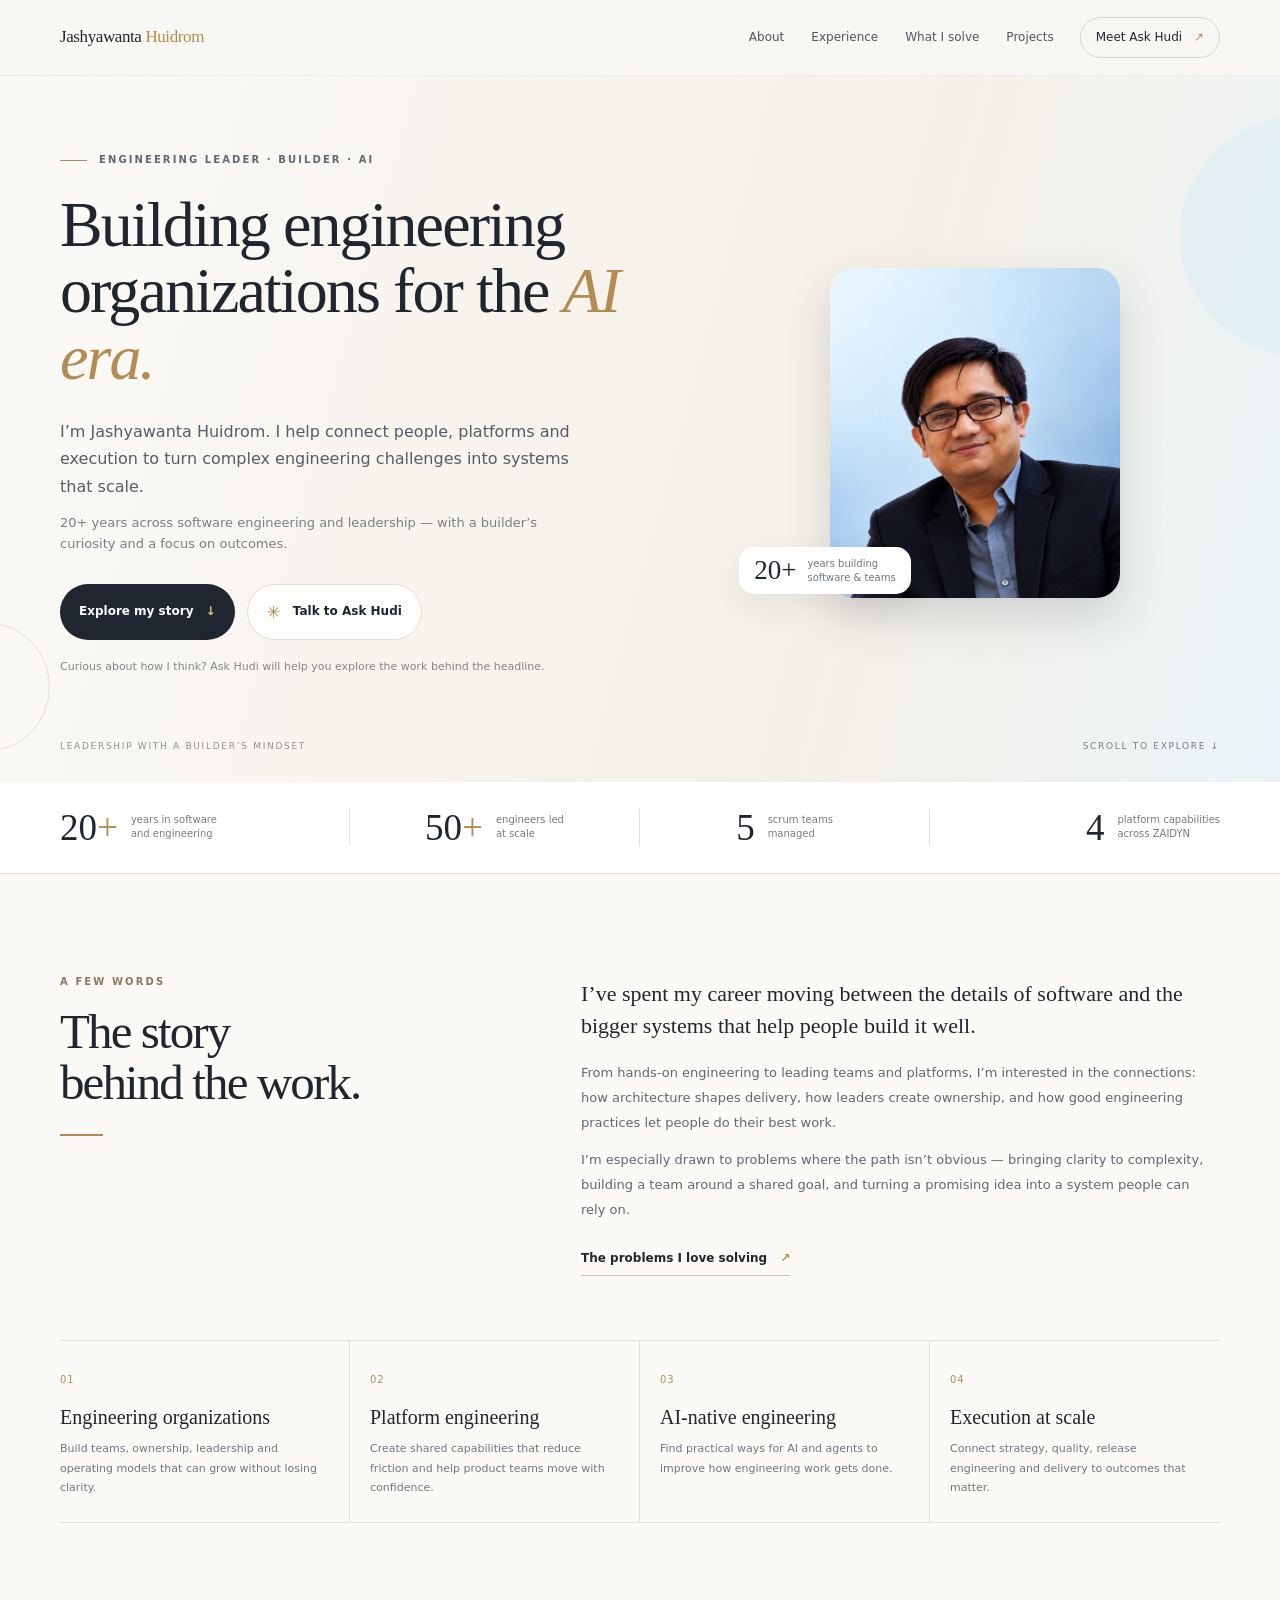
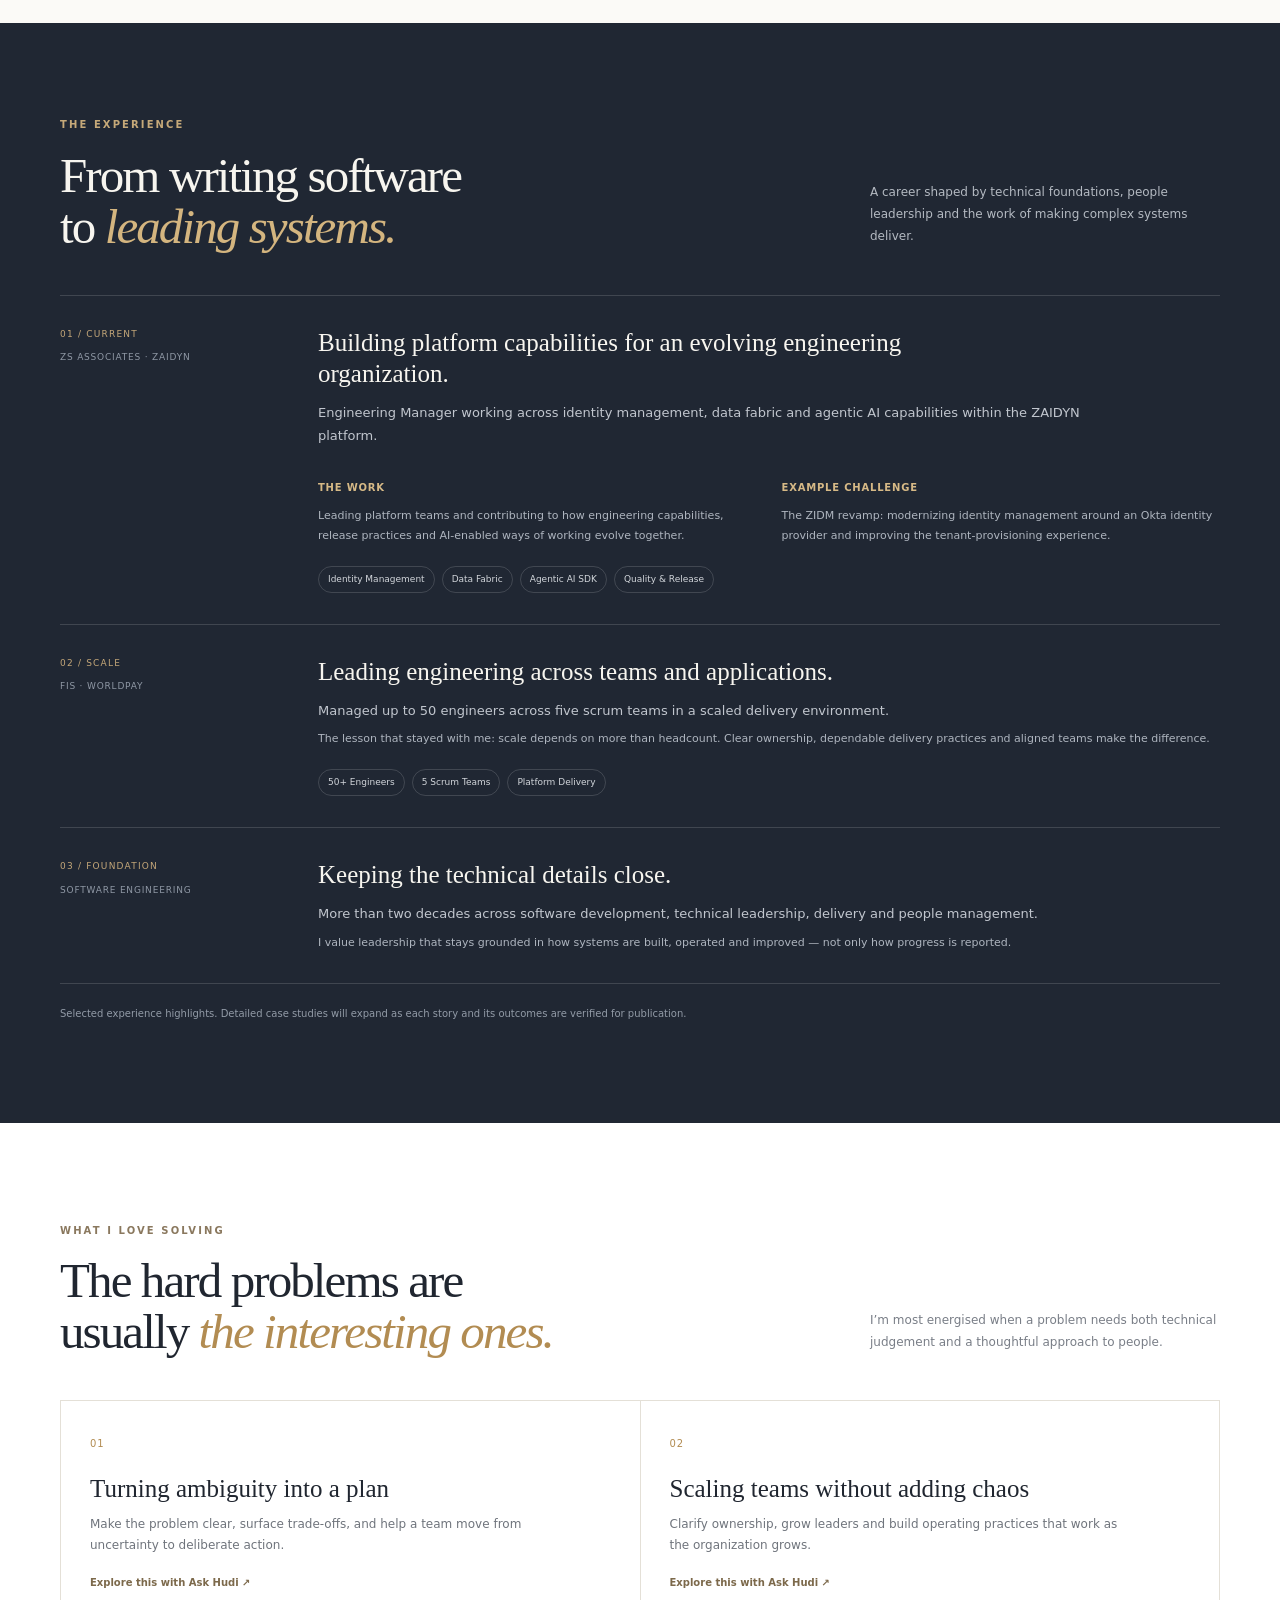
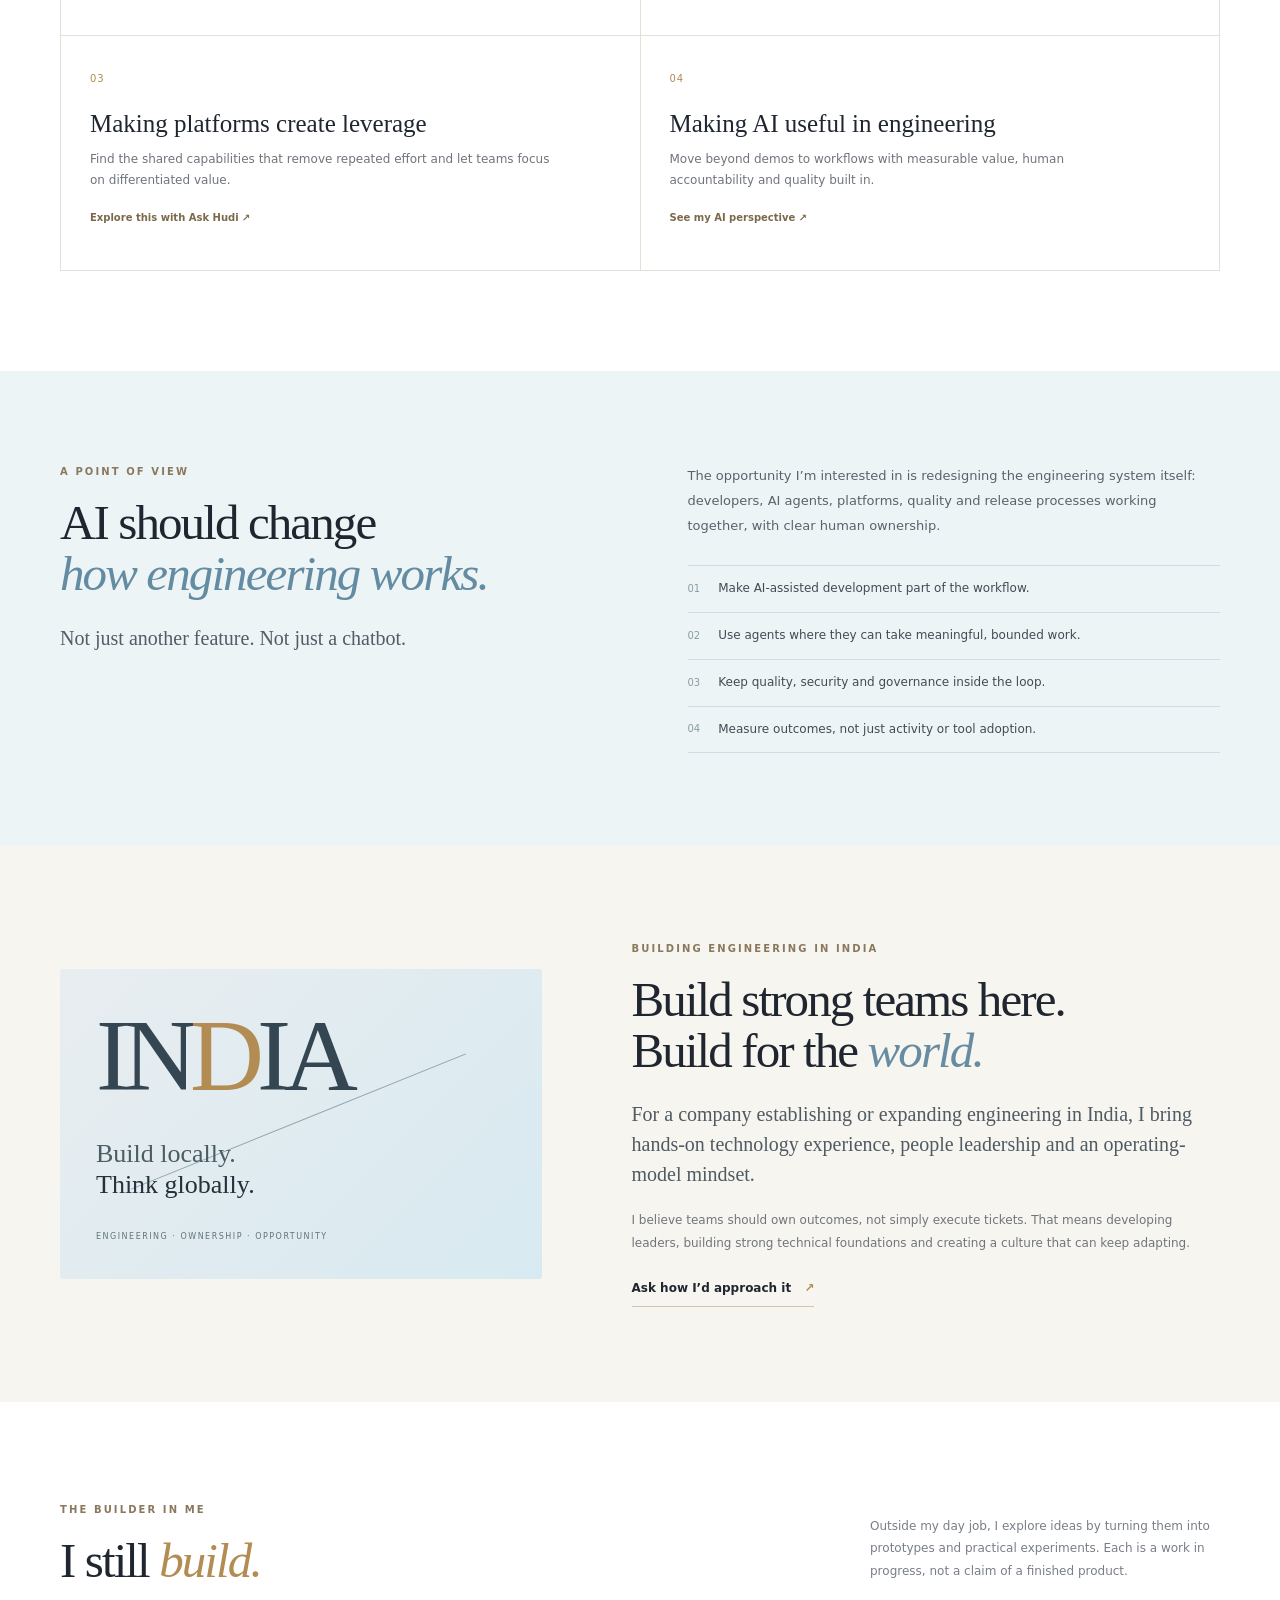
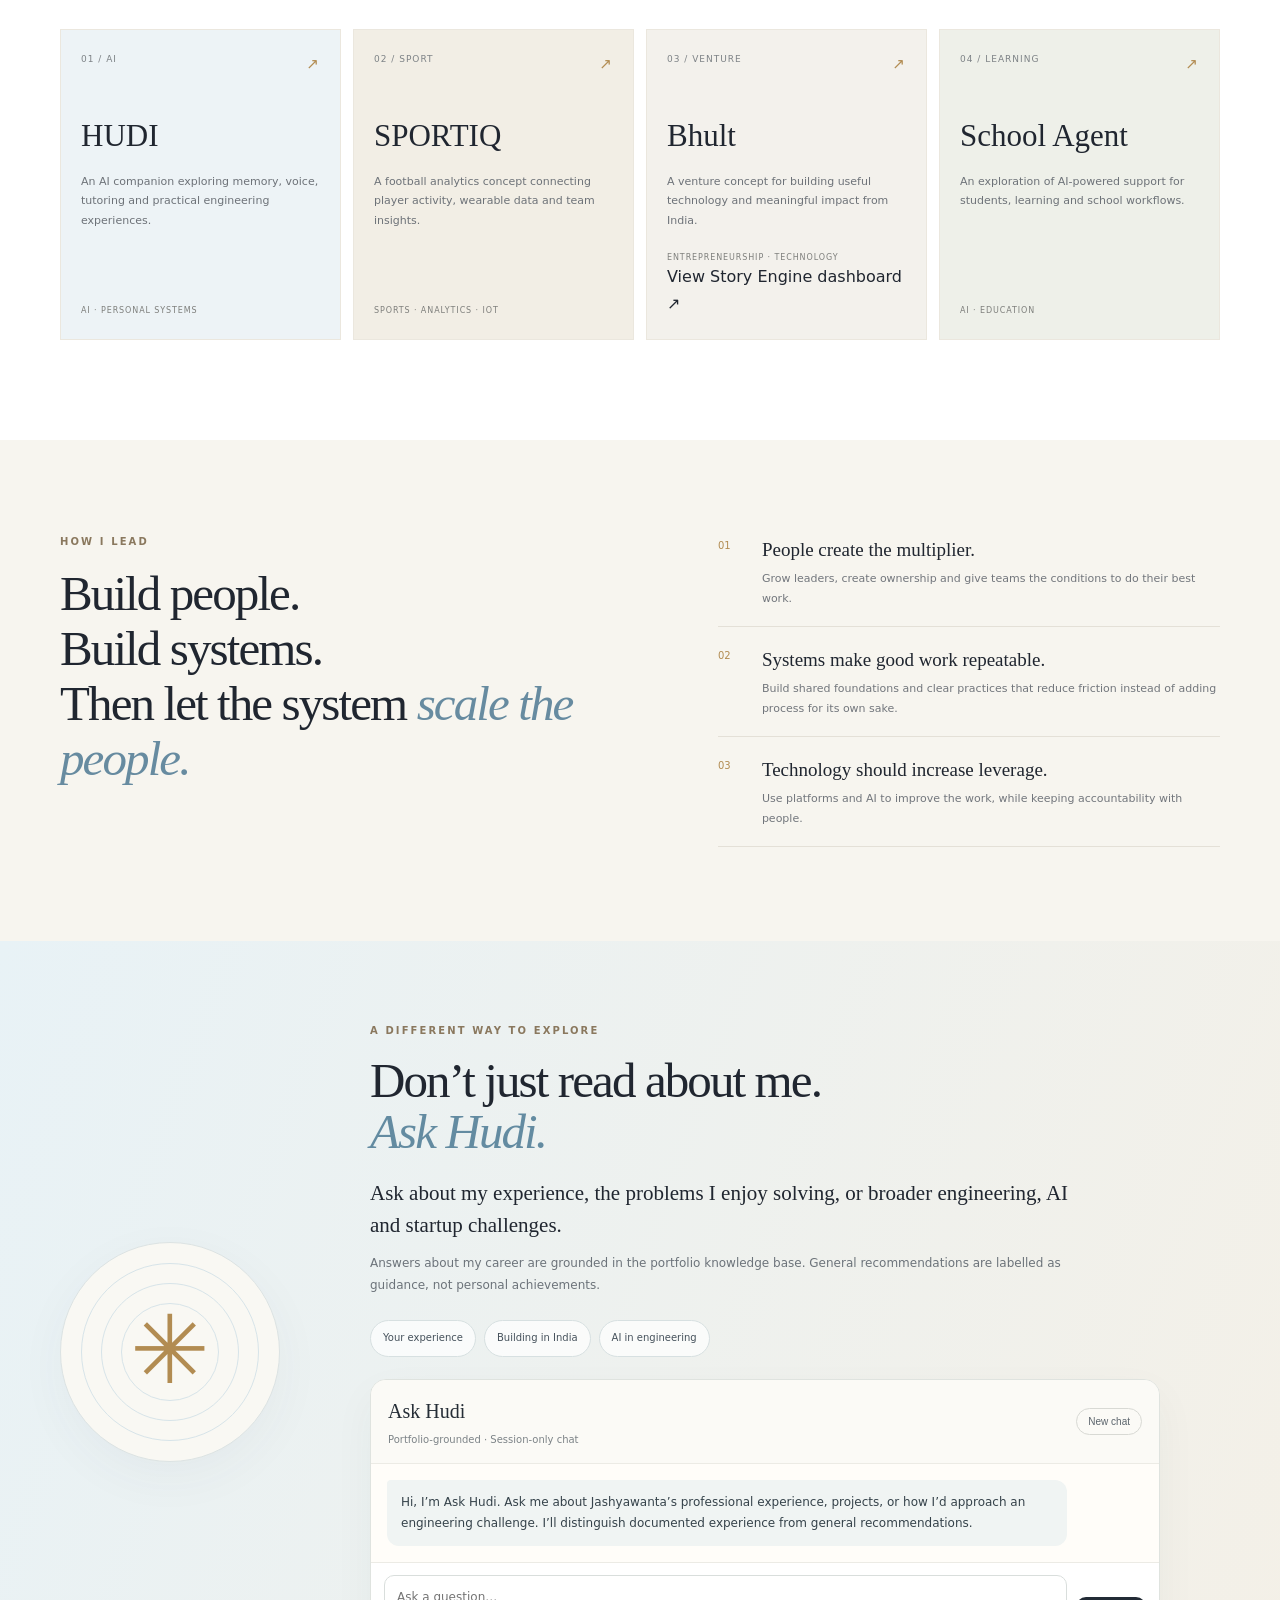
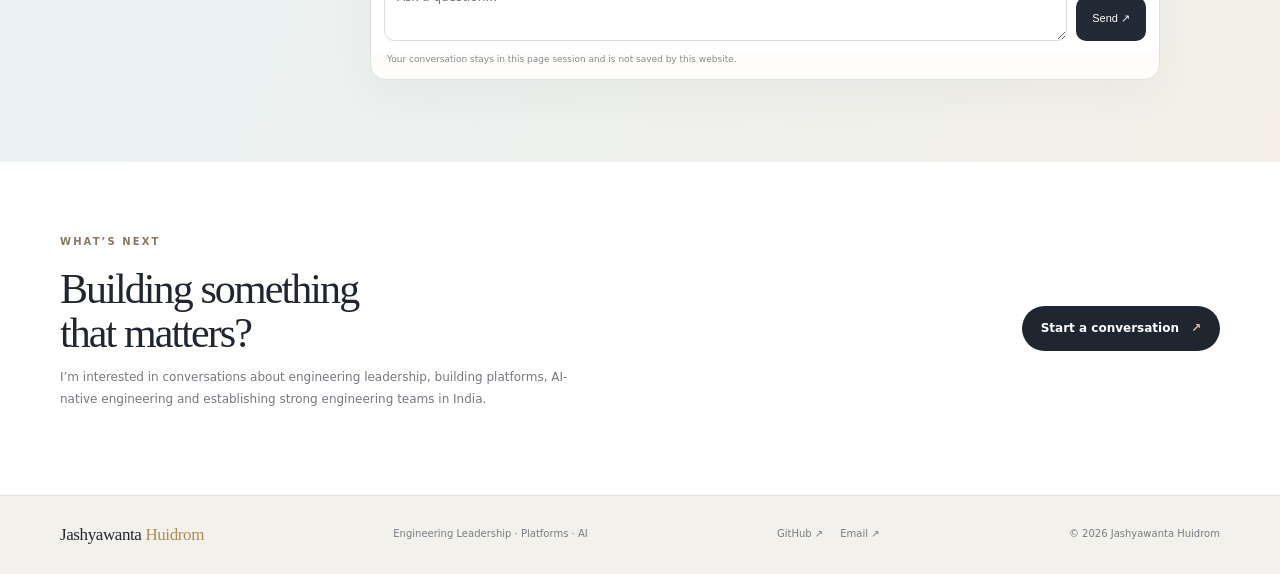
==== commit 20332c8e: "Link Bhult project card to engineering dashboard" ====
--- a/public/index.html
+++ b/public/index.html
@@ -95,7 +95,7 @@
 
   <section class="india-section"><div class="shell india-layout"><div class="india-art"><div class="india-giant">IN<span>D</span>IA</div><div class="india-art-line"></div><p>Build locally.<br><strong>Think globally.</strong></p><small>ENGINEERING · OWNERSHIP · OPPORTUNITY</small></div><div class="india-copy"><p class="section-kicker">BUILDING ENGINEERING IN INDIA</p><h2>Build strong teams here.<br>Build for the <em>world.</em></h2><p class="india-lede">For a company establishing or expanding engineering in India, I bring hands-on technology experience, people leadership and an operating-model mindset.</p><p>I believe teams should own outcomes, not simply execute tickets. That means developing leaders, building strong technical foundations and creating a culture that can keep adapting.</p><a class="text-link" href="#ask-hudi">Ask how I’d approach it <span>↗</span></a></div></div></section>
 
-  <section class="section projects-section" id="projects"><div class="shell"><div class="section-heading"><div><p class="section-kicker">THE BUILDER IN ME</p><h2>I still <em>build.</em></h2></div><p class="heading-aside">Outside my day job, I explore ideas by turning them into prototypes and practical experiments. Each is a work in progress, not a claim of a finished product.</p></div><div class="project-grid"><article class="project-card project-hudi"><div class="project-top"><span>01 / AI</span><span>↗</span></div><h3>HUDI</h3><p>An AI companion exploring memory, voice, tutoring and practical engineering experiences.</p><div class="project-foot">AI · PERSONAL SYSTEMS</div></article><article class="project-card project-sport"><div class="project-top"><span>02 / SPORT</span><span>↗</span></div><h3>SPORTIQ</h3><p>A football analytics concept connecting player activity, wearable data and team insights.</p><div class="project-foot">SPORTS · ANALYTICS · IOT</div></article><article class="project-card project-bhult"><div class="project-top"><span>03 / VENTURE</span><span>↗</span></div><h3>Bhult</h3><p>A venture concept for building useful technology and meaningful impact from India.</p><div class="project-foot">ENTREPRENEURSHIP · TECHNOLOGY</div></article><article class="project-card project-school"><div class="project-top"><span>04 / LEARNING</span><span>↗</span></div><h3>School Agent</h3><p>An exploration of AI-powered support for students, learning and school workflows.</p><div class="project-foot">AI · EDUCATION</div></article></div></div></section>
+  <section class="section projects-section" id="projects"><div class="shell"><div class="section-heading"><div><p class="section-kicker">THE BUILDER IN ME</p><h2>I still <em>build.</em></h2></div><p class="heading-aside">Outside my day job, I explore ideas by turning them into prototypes and practical experiments. Each is a work in progress, not a claim of a finished product.</p></div><div class="project-grid"><article class="project-card project-hudi"><div class="project-top"><span>01 / AI</span><span>↗</span></div><h3>HUDI</h3><p>An AI companion exploring memory, voice, tutoring and practical engineering experiences.</p><div class="project-foot">AI · PERSONAL SYSTEMS</div></article><article class="project-card project-sport"><div class="project-top"><span>02 / SPORT</span><span>↗</span></div><h3>SPORTIQ</h3><p>A football analytics concept connecting player activity, wearable data and team insights.</p><div class="project-foot">SPORTS · ANALYTICS · IOT</div></article><article class="project-card project-bhult"><div class="project-top"><span>03 / VENTURE</span><span>↗</span></div><h3>Bhult</h3><p>A venture concept for building useful technology and meaningful impact from India.</p><div class="project-foot">ENTREPRENEURSHIP · TECHNOLOGY</div><a class="project-link" href="/projects/bhult-story-engine/">View Story Engine dashboard ↗</a></article><article class="project-card project-school"><div class="project-top"><span>04 / LEARNING</span><span>↗</span></div><h3>School Agent</h3><p>An exploration of AI-powered support for students, learning and school workflows.</p><div class="project-foot">AI · EDUCATION</div></article></div></div></section>
 
   <section class="leadership-section"><div class="shell leadership-layout"><div><p class="section-kicker">HOW I LEAD</p><h2>Build people.<br>Build systems.<br>Then let the system <em>scale the people.</em></h2></div><div class="leadership-points"><article><span>01</span><div><h3>People create the multiplier.</h3><p>Grow leaders, create ownership and give teams the conditions to do their best work.</p></div></article><article><span>02</span><div><h3>Systems make good work repeatable.</h3><p>Build shared foundations and clear practices that reduce friction instead of adding process for its own sake.</p></div></article><article><span>03</span><div><h3>Technology should increase leverage.</h3><p>Use platforms and AI to improve the work, while keeping accountability with people.</p></div></article></div></div></section>
 
